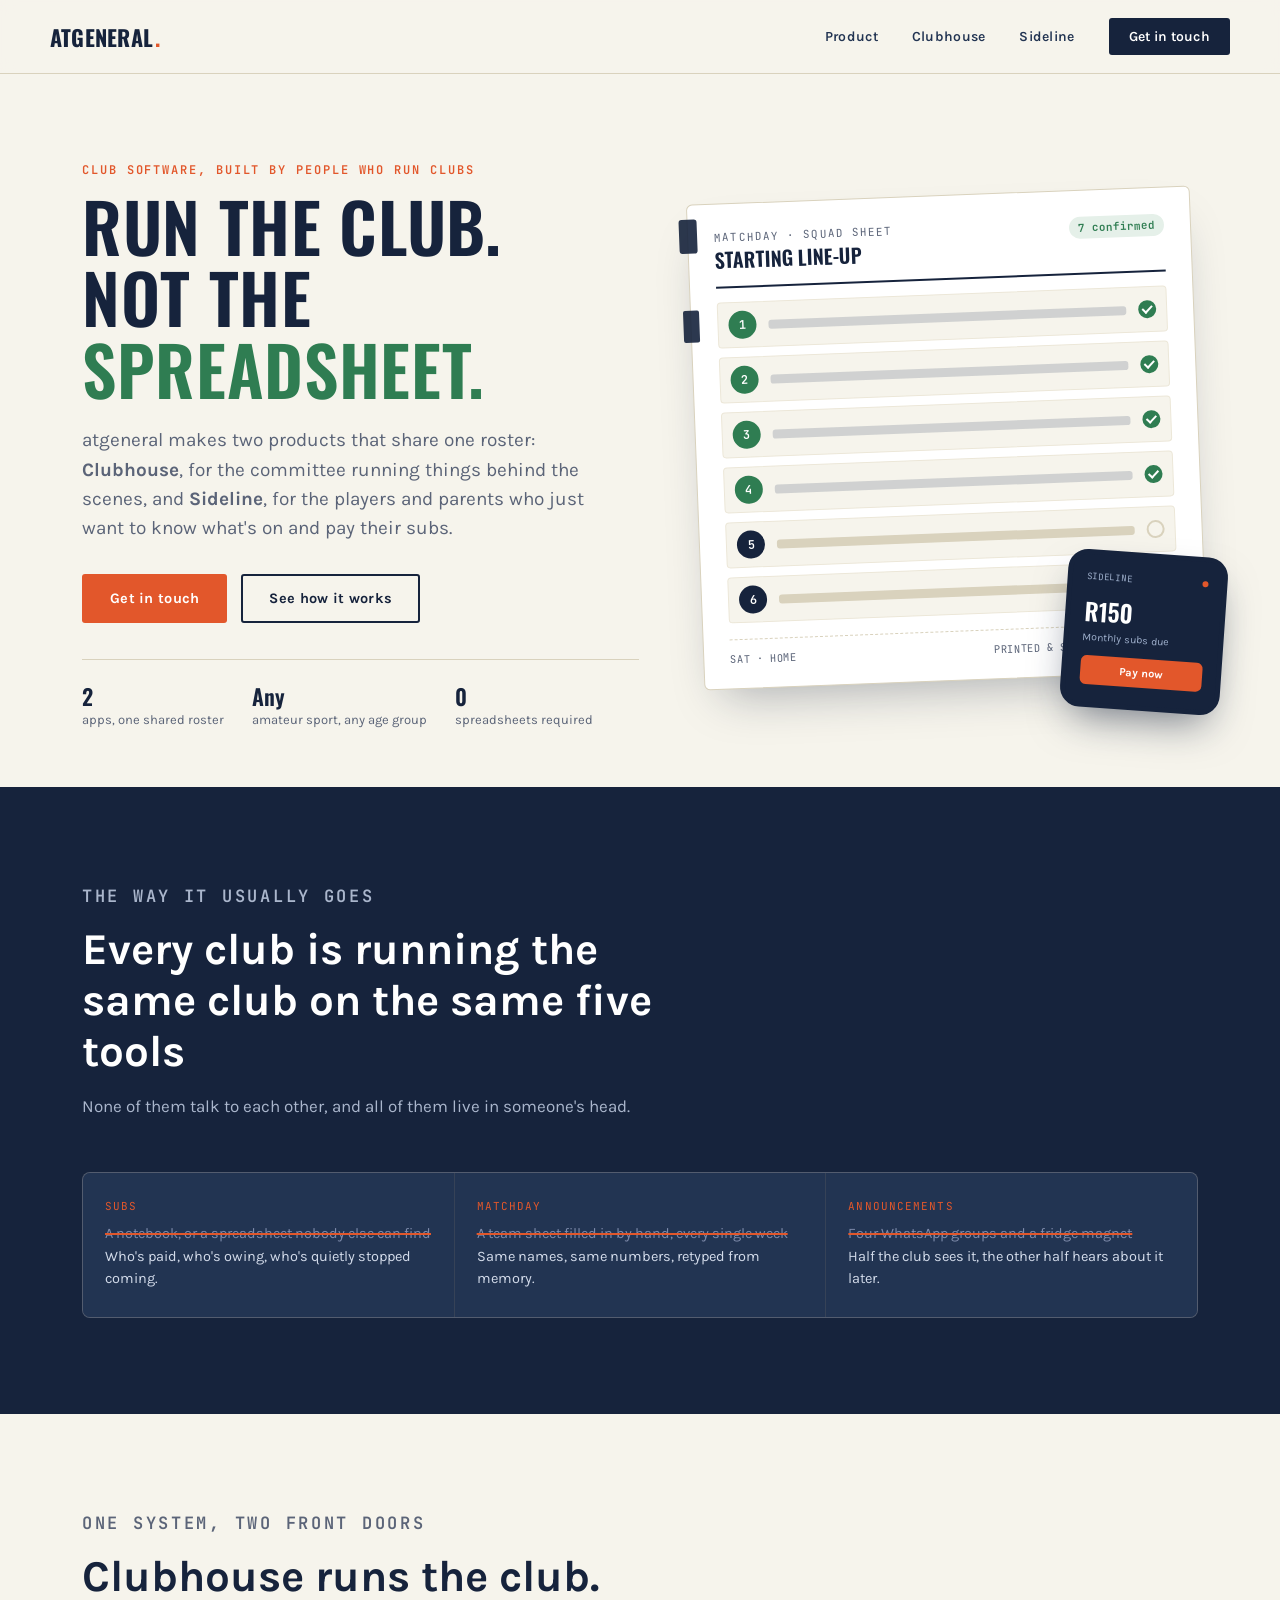
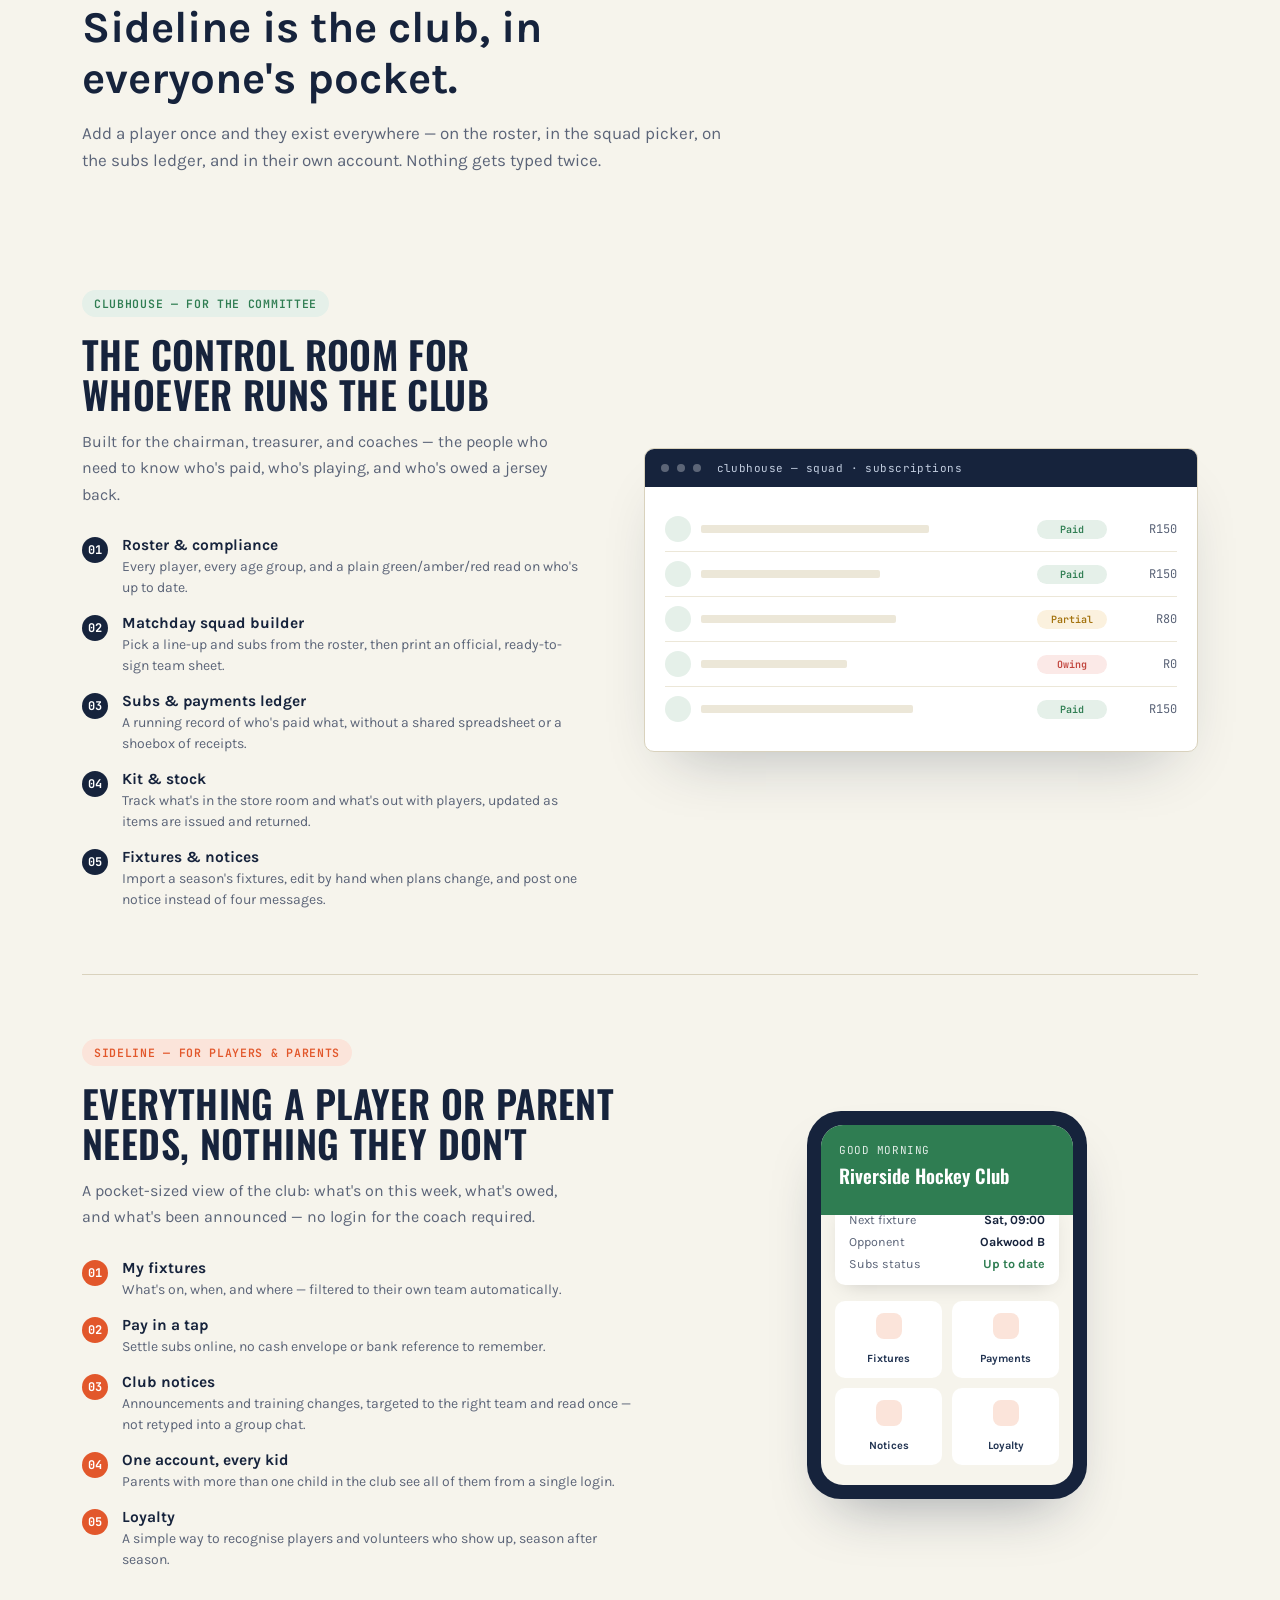
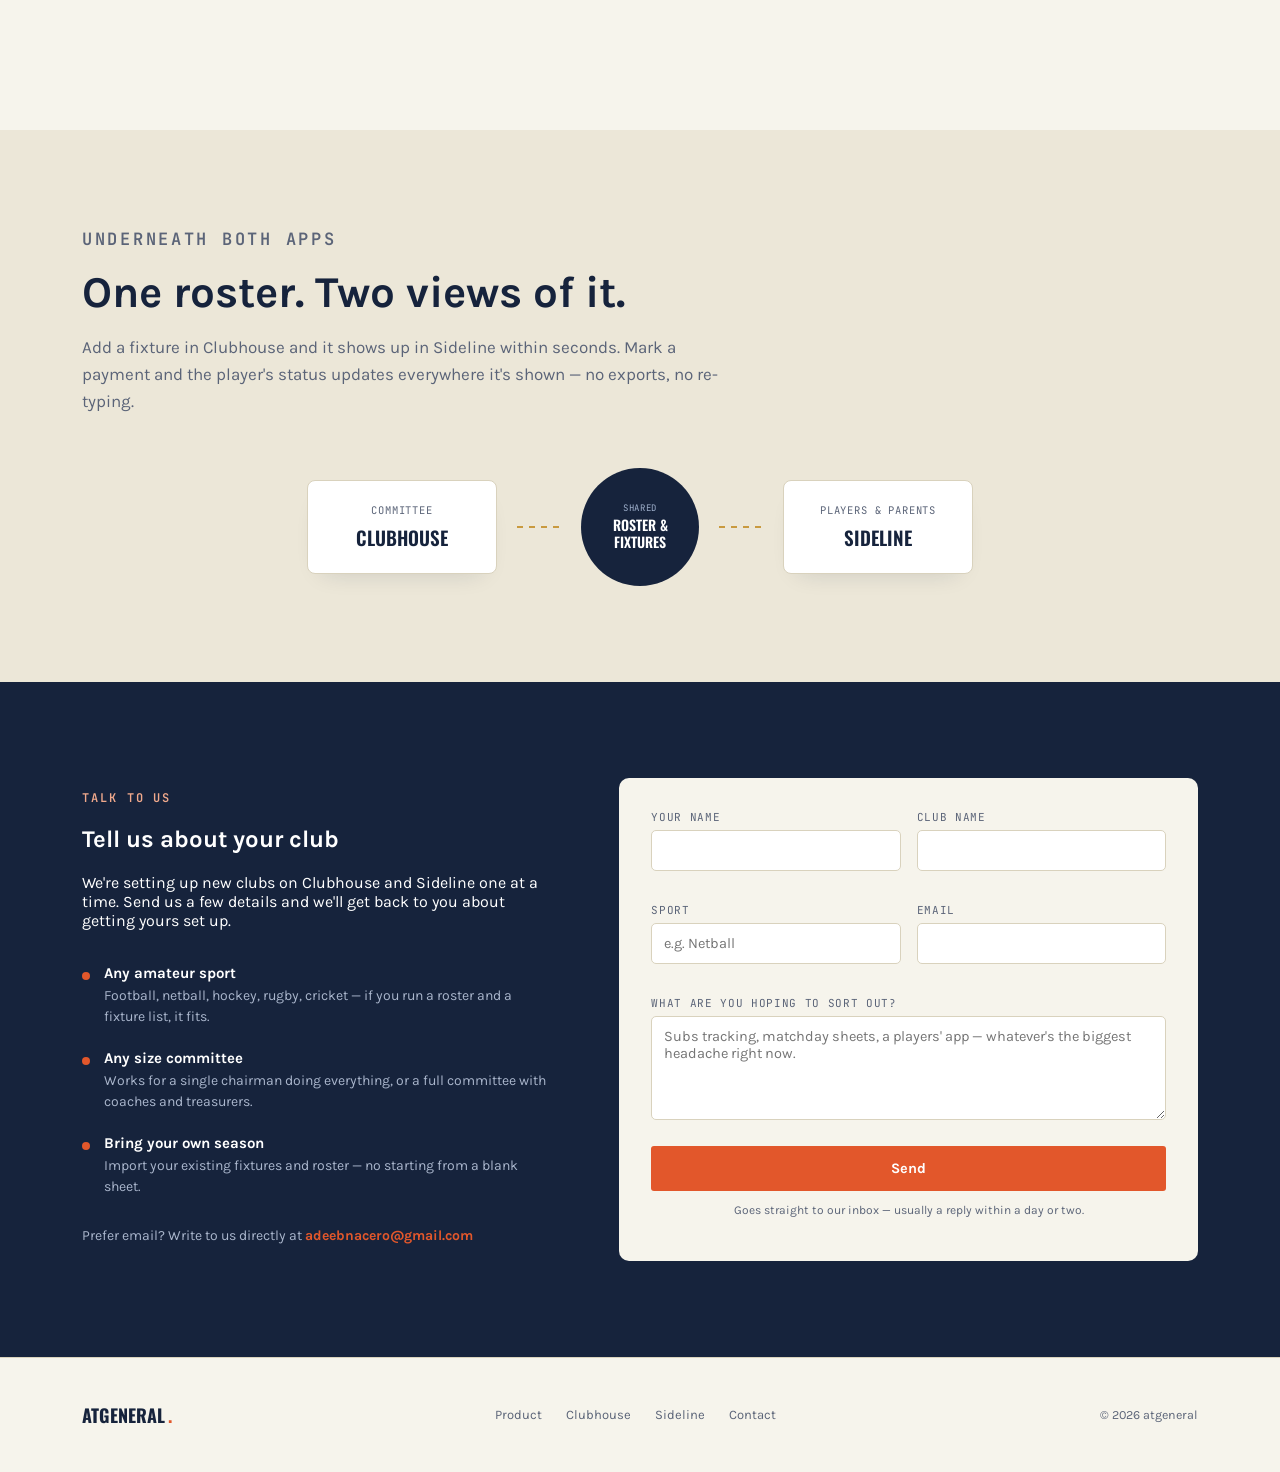
==== index.html @ d485e4dd "Add files via upload website loaded" ====
<!DOCTYPE html>
<html lang="en">
<head>
<meta charset="UTF-8" />
<meta name="viewport" content="width=device-width, initial-scale=1.0" />
<title>atgeneral — Clubhouse &amp; Sideline, software for amateur sports clubs</title>
<meta name="description" content="atgeneral builds Clubhouse and Sideline: committee tools for the people who run amateur sports clubs, and a portal for the players and parents who show up every week." />

<!-- Open Graph -->
<meta property="og:title" content="atgeneral — software for amateur sports clubs" />
<meta property="og:description" content="Clubhouse for the committee. Sideline for the players and parents. One shared roster underneath." />
<meta property="og:type" content="website" />

<link rel="icon" href="/favicon.svg" type="image/svg+xml" />
<link rel="canonical" href="https://atgeneral.co" />

<link rel="preconnect" href="https://fonts.googleapis.com">
<link rel="preconnect" href="https://fonts.gstatic.com" crossorigin>
<link href="https://fonts.googleapis.com/css2?family=Oswald:wght@400;500;600;700&family=Karla:ital,wght@0,400;0,500;0,600;0,700;1,400&family=JetBrains+Mono:wght@400;500;600&display=swap" rel="stylesheet">
<link rel="stylesheet" href="styles.css" />
</head>
<body>

<header class="nav">
  <div class="wrap nav-inner">
    <a href="#top" class="logo">atgeneral<span class="dot">.</span></a>
    <nav class="links" id="navLinks">
      <a href="#products">Product</a>
      <a href="#clubhouse">Clubhouse</a>
      <a href="#sideline">Sideline</a>
      <a href="#contact" class="nav-cta">Get in touch</a>
    </nav>
    <button class="menu-toggle" id="menuToggle" aria-label="Toggle menu" aria-expanded="false">Menu</button>
  </div>
</header>

<main id="top">

  <!-- HERO -->
  <section class="hero">
    <div class="wrap hero-grid">
      <div>
        <p class="eyebrow">Club software, built by people who run clubs</p>
        <h1 class="display">Run the club.<br>Not the <span>spreadsheet.</span></h1>
        <p class="lead">atgeneral makes two products that share one roster: <strong>Clubhouse</strong>, for the committee running things behind the scenes, and <strong>Sideline</strong>, for the players and parents who just want to know what's on and pay their subs.</p>
        <div class="hero-actions">
          <a href="#contact" class="btn btn-primary">Get in touch</a>
          <a href="#products" class="btn btn-ghost">See how it works</a>
        </div>
        <div class="hero-meta">
          <div class="item"><b>2</b>apps, one shared roster</div>
          <div class="item"><b>Any</b>amateur sport, any age group</div>
          <div class="item"><b>0</b>spreadsheets required</div>
        </div>
      </div>

      <div class="sheet-wrap">
        <div class="sheet">
          <div class="sheet-head">
            <div>
              <div class="t1">Matchday · Squad sheet</div>
              <div class="t2">Starting line-up</div>
            </div>
            <div class="status">7 confirmed</div>
          </div>
          <div class="roster">
            <div class="row filled"><div class="num">1</div><div class="name-bar"></div><div class="check"></div></div>
            <div class="row filled"><div class="num">2</div><div class="name-bar"></div><div class="check"></div></div>
            <div class="row filled"><div class="num">3</div><div class="name-bar"></div><div class="check"></div></div>
            <div class="row filled"><div class="num">4</div><div class="name-bar"></div><div class="check"></div></div>
            <div class="row"><div class="num">5</div><div class="name-bar"></div><div class="check"></div></div>
            <div class="row"><div class="num">6</div><div class="name-bar"></div><div class="check"></div></div>
          </div>
          <div class="sheet-foot"><span>Sat · Home</span><span>Printed &amp; signed on matchday</span></div>
        </div>
        <div class="phone-badge">
          <div class="ph-top"><span class="ph-label">Sideline</span><span class="ph-dot"></span></div>
          <div class="ph-amt">R150</div>
          <div class="ph-sub">Monthly subs due</div>
          <div class="ph-btn">Pay now</div>
        </div>
      </div>
    </div>
  </section>

  <!-- CHAOS -->
  <section class="chaos">
    <div class="wrap">
      <div class="section-head">
        <p class="eyebrow on-dark">The way it usually goes</p>
        <h2>Every club is running the same club on the same five tools</h2>
        <p>None of them talk to each other, and all of them live in someone's head.</p>
      </div>
      <div class="chaos-grid">
        <div class="chaos-cell">
          <div class="k">Subs</div>
          <p><span class="strike">A notebook, or a spreadsheet nobody else can find</span><br>Who's paid, who's owing, who's quietly stopped coming.</p>
        </div>
        <div class="chaos-cell">
          <div class="k">Matchday</div>
          <p><span class="strike">A team sheet filled in by hand, every single week</span><br>Same names, same numbers, retyped from memory.</p>
        </div>
        <div class="chaos-cell">
          <div class="k">Announcements</div>
          <p><span class="strike">Four WhatsApp groups and a fridge magnet</span><br>Half the club sees it, the other half hears about it later.</p>
        </div>
      </div>
    </div>
  </section>

  <!-- PRODUCTS INTRO -->
  <section id="products">
    <div class="wrap">
      <div class="section-head">
        <p class="eyebrow">One system, two front doors</p>
        <h2>Clubhouse runs the club. Sideline is the club, in everyone's pocket.</h2>
        <p>Add a player once and they exist everywhere — on the roster, in the squad picker, on the subs ledger, and in their own account. Nothing gets typed twice.</p>
      </div>

      <!-- CLUBHOUSE -->
      <div class="product" id="clubhouse">
        <div>
          <span class="product-tag">Clubhouse — for the committee</span>
          <h3 class="display">The control room for whoever runs the club</h3>
          <p class="desc">Built for the chairman, treasurer, and coaches — the people who need to know who's paid, who's playing, and who's owed a jersey back.</p>
          <ul class="feat-list">
            <li><span class="feat-num">01</span><div class="feat-body"><b>Roster &amp; compliance</b><span>Every player, every age group, and a plain green/amber/red read on who's up to date.</span></div></li>
            <li><span class="feat-num">02</span><div class="feat-body"><b>Matchday squad builder</b><span>Pick a line-up and subs from the roster, then print an official, ready-to-sign team sheet.</span></div></li>
            <li><span class="feat-num">03</span><div class="feat-body"><b>Subs &amp; payments ledger</b><span>A running record of who's paid what, without a shared spreadsheet or a shoebox of receipts.</span></div></li>
            <li><span class="feat-num">04</span><div class="feat-body"><b>Kit &amp; stock</b><span>Track what's in the store room and what's out with players, updated as items are issued and returned.</span></div></li>
            <li><span class="feat-num">05</span><div class="feat-body"><b>Fixtures &amp; notices</b><span>Import a season's fixtures, edit by hand when plans change, and post one notice instead of four messages.</span></div></li>
          </ul>
        </div>
        <div class="product-visual">
          <div class="visual-card">
            <div class="vc-bar"><span></span><span></span><span></span><div class="lbl">clubhouse — squad · subscriptions</div></div>
            <div class="vc-body">
              <div class="vc-row"><div class="avatar"></div><div class="bar" style="width:70%"></div><div class="vc-pill pill-green">Paid</div><div class="vc-fig">R150</div></div>
              <div class="vc-row"><div class="avatar"></div><div class="bar" style="width:55%"></div><div class="vc-pill pill-green">Paid</div><div class="vc-fig">R150</div></div>
              <div class="vc-row"><div class="avatar"></div><div class="bar" style="width:60%"></div><div class="vc-pill pill-amber">Partial</div><div class="vc-fig">R80</div></div>
              <div class="vc-row"><div class="avatar"></div><div class="bar" style="width:45%"></div><div class="vc-pill pill-red">Owing</div><div class="vc-fig">R0</div></div>
              <div class="vc-row"><div class="avatar"></div><div class="bar" style="width:65%"></div><div class="vc-pill pill-green">Paid</div><div class="vc-fig">R150</div></div>
            </div>
          </div>
        </div>
      </div>

      <!-- SIDELINE -->
      <div class="product b reverse" id="sideline">
        <div>
          <span class="product-tag">Sideline — for players &amp; parents</span>
          <h3 class="display">Everything a player or parent needs, nothing they don't</h3>
          <p class="desc">A pocket-sized view of the club: what's on this week, what's owed, and what's been announced — no login for the coach required.</p>
          <ul class="feat-list">
            <li><span class="feat-num">01</span><div class="feat-body"><b>My fixtures</b><span>What's on, when, and where — filtered to their own team automatically.</span></div></li>
            <li><span class="feat-num">02</span><div class="feat-body"><b>Pay in a tap</b><span>Settle subs online, no cash envelope or bank reference to remember.</span></div></li>
            <li><span class="feat-num">03</span><div class="feat-body"><b>Club notices</b><span>Announcements and training changes, targeted to the right team and read once — not retyped into a group chat.</span></div></li>
            <li><span class="feat-num">04</span><div class="feat-body"><b>One account, every kid</b><span>Parents with more than one child in the club see all of them from a single login.</span></div></li>
            <li><span class="feat-num">05</span><div class="feat-body"><b>Loyalty</b><span>A simple way to recognise players and volunteers who show up, season after season.</span></div></li>
          </ul>
        </div>
        <div class="product-visual">
          <div class="phone-frame">
            <div class="phone-screen">
              <div class="ps-top">
                <div class="greet">Good morning</div>
                <div class="club">Riverside Hockey Club</div>
              </div>
              <div class="ps-card">
                <div class="row"><span class="l">Next fixture</span><span class="r">Sat, 09:00</span></div>
                <div class="row"><span class="l">Opponent</span><span class="r">Oakwood B</span></div>
                <div class="row"><span class="l">Subs status</span><span class="r" style="color:#2f7d52">Up to date</span></div>
              </div>
              <div class="ps-tiles">
                <div class="ps-tile"><div class="ic"></div><span>Fixtures</span></div>
                <div class="ps-tile"><div class="ic"></div><span>Payments</span></div>
                <div class="ps-tile"><div class="ic"></div><span>Notices</span></div>
                <div class="ps-tile"><div class="ic"></div><span>Loyalty</span></div>
              </div>
            </div>
          </div>
        </div>
      </div>
    </div>
  </section>

  <!-- SYNC -->
  <section class="sync">
    <div class="wrap">
      <div class="section-head">
        <p class="eyebrow">Underneath both apps</p>
        <h2>One roster. Two views of it.</h2>
        <p>Add a fixture in Clubhouse and it shows up in Sideline within seconds. Mark a payment and the player's status updates everywhere it's shown — no exports, no re-typing.</p>
      </div>
      <div class="sync-diagram">
        <div class="sync-node">
          <div class="lbl">Committee</div>
          <div class="name">Clubhouse</div>
        </div>
        <div class="sync-line"></div>
        <div class="sync-core">
          <div class="lbl">Shared</div>
          <div class="name">Roster &amp; fixtures</div>
        </div>
        <div class="sync-line"></div>
        <div class="sync-node">
          <div class="lbl">Players &amp; parents</div>
          <div class="name">Sideline</div>
        </div>
      </div>
    </div>
  </section>

  <!-- CONTACT -->
  <section class="contact" id="contact">
    <div class="wrap contact-grid">
      <div>
        <p class="eyebrow on-dark">Talk to us</p>
        <h2>Tell us about your club</h2>
        <p>We're setting up new clubs on Clubhouse and Sideline one at a time. Send us a few details and we'll get back to you about getting yours set up.</p>
        <div class="contact-points">
          <div class="cp"><div class="dot2"></div><div><b>Any amateur sport</b><span>Football, netball, hockey, rugby, cricket — if you run a roster and a fixture list, it fits.</span></div></div>
          <div class="cp"><div class="dot2"></div><div><b>Any size committee</b><span>Works for a single chairman doing everything, or a full committee with coaches and treasurers.</span></div></div>
          <div class="cp"><div class="dot2"></div><div><b>Bring your own season</b><span>Import your existing fixtures and roster — no starting from a blank sheet.</span></div></div>
        </div>
        <p class="direct-email">Prefer email? Write to us directly at <a href="mailto:adeebnacero@gmail.com">adeebnacero@gmail.com</a></p>
      </div>
      <div>
        <div class="form-success" id="formSuccess" role="status">Thanks — we've got your details and will be in touch shortly.</div>
        <div class="form-error" id="formError" role="alert">Something went wrong sending that. Please try again, or email us directly.</div>
        <form class="contact-form" id="contactForm">
          <div class="form-row">
            <div class="field"><label for="name">Your name</label><input id="name" name="name" type="text" required /></div>
            <div class="field"><label for="club">Club name</label><input id="club" name="club" type="text" required /></div>
          </div>
          <div class="form-row">
            <div class="field"><label for="sport">Sport</label><input id="sport" name="sport" type="text" placeholder="e.g. Netball" /></div>
            <div class="field"><label for="email">Email</label><input id="email" name="email" type="email" required /></div>
          </div>
          <div class="field"><label for="message">What are you hoping to sort out?</label><textarea id="message" name="message" placeholder="Subs tracking, matchday sheets, a players' app — whatever's the biggest headache right now."></textarea></div>
          <!-- honeypot field for basic bot filtering -->
          <input type="text" name="_honey" style="display:none" tabindex="-1" autocomplete="off" />
          <button type="submit" class="btn btn-primary" id="submitBtn">Send</button>
          <p class="form-note">Goes straight to our inbox — usually a reply within a day or two.</p>
        </form>
      </div>
    </div>
  </section>

</main>

<footer>
  <div class="wrap foot-inner">
    <a href="#top" class="logo">atgeneral<span class="dot">.</span></a>
    <div class="foot-links">
      <a href="#products">Product</a>
      <a href="#clubhouse">Clubhouse</a>
      <a href="#sideline">Sideline</a>
      <a href="#contact">Contact</a>
    </div>
    <div class="foot-copy">© <span id="year"></span> atgeneral</div>
  </div>
</footer>

<script src="script.js"></script>
</body>
</html>
---- styles.css ----
:root{
  --ink:#16233c;
  --ink-soft:#223452;
  --pitch:#2f7d52;
  --pitch-soft:#e5f0e9;
  --chalk:#f6f4ec;
  --chalk-dim:#ece7d8;
  --flag:#e2572b;
  --flag-soft:#fbe4da;
  --brass:#c99a3f;
  --line:#d9d2bd;
  --text:#1b2434;
  --text-soft:#5b6478;
  --white:#ffffff;
}
*{box-sizing:border-box;}
html{scroll-behavior:smooth;}
body{
  margin:0;
  background:var(--chalk);
  color:var(--text);
  font-family:'Karla',sans-serif;
  -webkit-font-smoothing:antialiased;
}
img,svg{display:block;max-width:100%;}
a{color:inherit;}
.wrap{max-width:1180px;margin:0 auto;padding:0 32px;}
@media (max-width:640px){.wrap{padding:0 20px;}}

.display{
  font-family:'Oswald',sans-serif;
  font-weight:600;
  letter-spacing:0.01em;
  text-transform:uppercase;
  line-height:1.05;
}
.mono{font-family:'JetBrains Mono',monospace;}
.eyebrow{
  font-family:'JetBrains Mono',monospace;
  font-size:12px;
  letter-spacing:0.16em;
  text-transform:uppercase;
  color:var(--flag);
  font-weight:600;
}
.eyebrow.on-dark{color:#f0a98c;}

::selection{background:var(--flag);color:var(--white);}
:focus-visible{outline:3px solid var(--flag);outline-offset:3px;}

/* ---------- NAV ---------- */
header.nav{
  position:sticky;top:0;z-index:50;
  background:rgba(246,244,236,0.92);
  backdrop-filter:blur(8px);
  border-bottom:1px solid var(--line);
}
.nav-inner{
  display:flex;align-items:center;justify-content:space-between;
  padding:18px 0;
}
.logo{
  display:flex;align-items:baseline;gap:2px;
  font-family:'Oswald',sans-serif;
  font-weight:700;font-size:22px;letter-spacing:0.01em;
  text-decoration:none;color:var(--ink);text-transform:uppercase;
}
.logo .dot{color:var(--flag);}
nav.links{display:flex;gap:34px;align-items:center;}
nav.links a{
  font-size:14px;font-weight:600;text-decoration:none;color:var(--ink-soft);
  letter-spacing:0.02em;
}
nav.links a:hover{color:var(--flag);}
.nav-cta{
  display:inline-block;padding:10px 20px;background:var(--ink);color:var(--white)!important;
  border-radius:3px;font-size:13px;font-weight:700;text-decoration:none;
  letter-spacing:0.03em;
}
.nav-cta:hover{background:var(--flag);}
.menu-toggle{
  display:none;background:none;border:1px solid var(--ink);border-radius:3px;
  padding:8px 14px;font-family:'JetBrains Mono',monospace;font-size:12px;
  color:var(--ink);cursor:pointer;
}
@media (max-width:860px){
  nav.links{
    display:none;
    position:absolute;top:100%;left:0;right:0;
    background:var(--chalk);border-bottom:1px solid var(--line);
    flex-direction:column;align-items:flex-start;gap:0;padding:8px 20px 20px;
  }
  nav.links.open{display:flex;}
  nav.links a{padding:12px 0;width:100%;border-bottom:1px solid var(--chalk-dim);}
  nav.links a.nav-cta{width:auto;text-align:center;margin-top:10px;border-bottom:none;}
  .menu-toggle{display:block;}
}

/* ---------- HERO ---------- */
.hero{position:relative;padding:76px 0 60px;overflow:hidden;}
.hero-grid{display:grid;grid-template-columns:1.05fr 0.95fr;gap:56px;align-items:center;}
@media (max-width:960px){.hero-grid{grid-template-columns:1fr;}}

.hero h1{font-size:clamp(40px,5.6vw,68px);margin:0 0 22px;color:var(--ink);}
.hero h1 span{color:var(--pitch);}
.hero p.lead{font-size:19px;line-height:1.55;color:var(--text-soft);max-width:520px;margin:0 0 30px;}
.hero-actions{display:flex;gap:14px;flex-wrap:wrap;margin-bottom:36px;}
.btn{
  display:inline-flex;align-items:center;gap:8px;
  padding:14px 26px;border-radius:3px;font-weight:700;font-size:14.5px;
  text-decoration:none;letter-spacing:0.02em;border:2px solid transparent;
  cursor:pointer;font-family:'Karla',sans-serif;
}
.btn-primary{background:var(--flag);color:var(--white);}
.btn-primary:hover{background:#c8451e;}
.btn-primary:disabled{opacity:0.6;cursor:not-allowed;}
.btn-ghost{background:transparent;border-color:var(--ink);color:var(--ink);}
.btn-ghost:hover{border-color:var(--pitch);color:var(--pitch);}

.hero-meta{display:flex;gap:28px;flex-wrap:wrap;padding-top:20px;border-top:1px solid var(--line);}
.hero-meta .item{font-size:13px;color:var(--text-soft);}
.hero-meta .item b{display:block;font-family:'Oswald';font-size:22px;color:var(--ink);text-transform:none;font-weight:600;}

/* --- Signature sheet visual --- */
.sheet-wrap{position:relative;}
.sheet{
  background:var(--white);border:1px solid var(--line);border-radius:6px;
  box-shadow:0 24px 48px -20px rgba(22,35,60,0.35);
  padding:26px 26px 22px;transform:rotate(-2.2deg);position:relative;
}
.sheet::before{
  content:"";position:absolute;top:14px;left:-9px;width:18px;height:34px;
  background:var(--ink);border-radius:3px;box-shadow:0 90px 0 -1px var(--ink);opacity:0.9;
}
.sheet-head{display:flex;justify-content:space-between;align-items:flex-start;border-bottom:2px solid var(--ink);padding-bottom:12px;margin-bottom:14px;}
.sheet-head .t1{font-family:'JetBrains Mono';font-size:11px;letter-spacing:0.1em;color:var(--text-soft);text-transform:uppercase;}
.sheet-head .t2{font-family:'Oswald';font-weight:600;font-size:20px;text-transform:uppercase;color:var(--ink);}
.sheet-head .status{font-family:'JetBrains Mono';font-size:11px;padding:4px 9px;border-radius:20px;background:var(--pitch-soft);color:var(--pitch);font-weight:600;}
.roster{display:flex;flex-direction:column;gap:9px;}
.roster .row{display:flex;align-items:center;gap:12px;padding:8px 10px;border:1px solid var(--chalk-dim);border-radius:4px;background:var(--chalk);}
.roster .num{width:28px;height:28px;border-radius:50%;background:var(--ink);color:var(--white);display:flex;align-items:center;justify-content:center;font-family:'JetBrains Mono';font-size:12px;font-weight:600;flex:none;}
.roster .row.filled .num{background:var(--pitch);}
.roster .name-bar{height:9px;border-radius:3px;background:var(--line);flex:1;}
.roster .row.filled .name-bar{background:var(--ink-soft);opacity:0.18;}
.roster .check{width:18px;height:18px;border-radius:50%;border:2px solid var(--line);flex:none;position:relative;}
.roster .row.filled .check{border-color:var(--pitch);background:var(--pitch);}
.roster .row.filled .check::after{content:"";position:absolute;left:4px;top:1px;width:4px;height:8px;border:solid white;border-width:0 2px 2px 0;transform:rotate(45deg);}
.sheet-foot{display:flex;justify-content:space-between;margin-top:16px;padding-top:12px;border-top:1px dashed var(--line);font-family:'JetBrains Mono';font-size:10.5px;color:var(--text-soft);text-transform:uppercase;letter-spacing:0.06em;}
.phone-badge{
  position:absolute;right:-26px;bottom:-30px;width:160px;background:var(--ink);color:var(--white);
  border-radius:20px;padding:16px 14px 18px;box-shadow:0 20px 40px -12px rgba(22,35,60,0.55);
  transform:rotate(4deg);border:5px solid var(--ink);
}
@media (max-width:960px){.phone-badge{right:6px;bottom:-44px;}}
@media (max-width:520px){.phone-badge{display:none;}}
.phone-badge .ph-top{display:flex;justify-content:space-between;align-items:center;margin-bottom:10px;}
.phone-badge .ph-dot{width:6px;height:6px;border-radius:50%;background:var(--flag);}
.phone-badge .ph-label{font-family:'JetBrains Mono';font-size:9px;letter-spacing:0.08em;color:#9fb0cc;text-transform:uppercase;}
.phone-badge .ph-amt{font-family:'Oswald';font-size:24px;font-weight:600;margin-bottom:2px;}
.phone-badge .ph-sub{font-size:10.5px;color:#9fb0cc;margin-bottom:12px;}
.phone-badge .ph-btn{background:var(--flag);color:white;text-align:center;border-radius:6px;padding:8px;font-size:11px;font-weight:700;letter-spacing:0.02em;}

/* ---------- SECTION GENERIC ---------- */
section{padding:96px 0;}
@media (max-width:640px){section{padding:64px 0;}}
.section-head{max-width:640px;margin-bottom:52px;}
.section-head h2{font-size:clamp(30px,3.6vw,44px);color:var(--ink);margin:14px 0 16px;}
.section-head p{font-size:17px;color:var(--text-soft);line-height:1.6;margin:0;}

/* ---------- CHAOS -> ORDER ---------- */
.chaos{background:var(--ink);color:var(--white);}
.chaos .section-head h2{color:var(--white);}
.chaos .section-head p{color:#aab6cc;}
.chaos-grid{display:grid;grid-template-columns:repeat(3,1fr);gap:1px;background:rgba(255,255,255,0.14);border:1px solid rgba(255,255,255,0.14);border-radius:8px;overflow:hidden;}
@media (max-width:760px){.chaos-grid{grid-template-columns:1fr;}}
.chaos-cell{background:var(--ink-soft);padding:26px 22px;}
.chaos-cell .k{font-family:'JetBrains Mono';font-size:11px;color:var(--flag);letter-spacing:0.1em;text-transform:uppercase;margin-bottom:10px;}
.chaos-cell p{margin:0;color:#d3dbea;font-size:14.5px;line-height:1.55;}
.chaos-cell .strike{text-decoration:line-through;text-decoration-color:var(--flag);text-decoration-thickness:2px;color:#7f8bab;}

/* ---------- PRODUCTS ---------- */
.product{display:grid;grid-template-columns:0.95fr 1.05fr;gap:60px;align-items:center;padding:64px 0;border-bottom:1px solid var(--line);}
.product:last-child{border-bottom:none;}
.product.reverse{grid-template-columns:1.05fr 0.95fr;}
.product.reverse .product-visual{order:2;}
@media (max-width:920px){
  .product,.product.reverse{grid-template-columns:1fr;}
  .product.reverse .product-visual{order:0;}
}
.product-tag{
  display:inline-flex;align-items:center;gap:8px;padding:6px 12px;border-radius:20px;
  background:var(--pitch-soft);color:var(--pitch);font-family:'JetBrains Mono';font-size:11.5px;
  font-weight:600;letter-spacing:0.06em;text-transform:uppercase;margin-bottom:18px;
}
.product.b .product-tag{background:var(--flag-soft);color:var(--flag);}
.product h3{font-size:clamp(28px,3vw,38px);margin:0 0 14px;color:var(--ink);}
.product > div > p.desc{font-size:16px;line-height:1.65;color:var(--text-soft);margin:0 0 28px;max-width:480px;}
.feat-list{list-style:none;margin:0;padding:0;display:flex;flex-direction:column;gap:16px;}
.feat-list li{display:flex;gap:14px;align-items:flex-start;}
.feat-num{
  font-family:'JetBrains Mono';font-size:12px;font-weight:700;color:var(--white);
  background:var(--ink);width:26px;height:26px;border-radius:50%;
  display:flex;align-items:center;justify-content:center;flex:none;margin-top:1px;
}
.product.b .feat-num{background:var(--flag);}
.feat-body b{display:block;font-size:15.5px;color:var(--ink);margin-bottom:2px;}
.feat-body span{font-size:14px;color:var(--text-soft);line-height:1.5;}

/* product visual - clubhouse */
.visual-card{background:var(--white);border:1px solid var(--line);border-radius:10px;box-shadow:0 30px 60px -30px rgba(22,35,60,0.3);overflow:hidden;}
.vc-bar{background:var(--ink);padding:12px 16px;display:flex;align-items:center;gap:8px;}
.vc-bar span{width:8px;height:8px;border-radius:50%;background:rgba(255,255,255,0.3);}
.vc-bar .lbl{margin-left:8px;font-family:'JetBrains Mono';font-size:11px;color:#c3ceE0;letter-spacing:0.04em;}
.vc-body{padding:20px;}
.vc-row{display:grid;grid-template-columns:26px 1fr 70px 60px;gap:10px;align-items:center;padding:9px 0;border-bottom:1px solid var(--chalk-dim);}
.vc-row:last-child{border-bottom:none;}
.vc-row .avatar{width:26px;height:26px;border-radius:50%;background:var(--pitch-soft);}
.vc-row .bar{height:8px;border-radius:2px;background:var(--chalk-dim);}
.vc-pill{font-family:'JetBrains Mono';font-size:10px;padding:3px 8px;border-radius:10px;text-align:center;font-weight:600;}
.pill-green{background:var(--pitch-soft);color:var(--pitch);}
.pill-amber{background:#fbf1de;color:#a3720d;}
.pill-red{background:#fbe9e7;color:#c1443c;}
.vc-fig{font-family:'JetBrains Mono';font-size:12px;color:var(--text-soft);text-align:right;}

/* product visual - sideline (phone) */
.phone-frame{width:280px;margin:0 auto;background:var(--ink);border-radius:34px;padding:14px;box-shadow:0 30px 60px -28px rgba(22,35,60,0.4);}
.phone-screen{background:var(--chalk);border-radius:22px;overflow:hidden;}
.ps-top{background:var(--pitch);color:white;padding:18px 18px 26px;position:relative;}
.ps-top .greet{font-size:11px;opacity:0.85;font-family:'JetBrains Mono';letter-spacing:0.05em;text-transform:uppercase;}
.ps-top .club{font-family:'Oswald';font-size:19px;font-weight:600;margin-top:4px;}
.ps-card{background:white;margin:-16px 14px 0;border-radius:10px;padding:14px;box-shadow:0 8px 20px -10px rgba(0,0,0,0.2);}
.ps-card .row{display:flex;justify-content:space-between;font-size:12.5px;margin-bottom:8px;}
.ps-card .row:last-child{margin-bottom:0;}
.ps-card .row .l{color:var(--text-soft);}
.ps-card .row .r{font-weight:700;color:var(--ink);}
.ps-tiles{display:grid;grid-template-columns:1fr 1fr;gap:10px;padding:16px 14px 20px;}
.ps-tile{background:white;border-radius:10px;padding:12px;text-align:center;}
.ps-tile .ic{width:26px;height:26px;border-radius:8px;background:var(--flag-soft);margin:0 auto 8px;}
.ps-tile span{font-size:11px;font-weight:700;color:var(--ink-soft);}

/* ---------- SYNC DIAGRAM ---------- */
.sync{background:var(--chalk-dim);}
.sync-diagram{display:flex;align-items:center;justify-content:center;gap:20px;flex-wrap:wrap;margin-top:12px;}
.sync-node{background:var(--white);border:1px solid var(--line);border-radius:8px;padding:22px 28px;text-align:center;min-width:190px;box-shadow:0 12px 26px -16px rgba(22,35,60,0.2);}
.sync-node .lbl{font-family:'JetBrains Mono';font-size:10.5px;color:var(--text-soft);letter-spacing:0.08em;text-transform:uppercase;margin-bottom:6px;}
.sync-node .name{font-family:'Oswald';font-weight:600;font-size:19px;text-transform:uppercase;color:var(--ink);}
.sync-core{background:var(--ink);color:white;border-radius:50%;width:118px;height:118px;display:flex;flex-direction:column;align-items:center;justify-content:center;flex:none;position:relative;}
.sync-core .lbl{font-family:'JetBrains Mono';font-size:9px;color:#9fb0cc;letter-spacing:0.06em;text-transform:uppercase;}
.sync-core .name{font-family:'Oswald';font-size:14px;font-weight:600;text-transform:uppercase;margin-top:3px;line-height:1.2;text-align:center;padding:0 8px;}
.sync-line{width:44px;height:2px;background:repeating-linear-gradient(90deg,var(--brass) 0 6px,transparent 6px 12px);}
@media (max-width:760px){
  .sync-line{width:2px;height:30px;background:repeating-linear-gradient(180deg,var(--brass) 0 6px,transparent 6px 12px);}
  .sync-diagram{flex-direction:column;}
}

/* ---------- CONTACT ---------- */
.contact{background:var(--ink);color:var(--white);}
.contact-grid{display:grid;grid-template-columns:0.9fr 1.1fr;gap:64px;}
@media (max-width:880px){.contact-grid{grid-template-columns:1fr;}}
.contact .section-head p{color:#aab6cc;}
.contact .section-head h2{color:var(--white);}
.contact-points{display:flex;flex-direction:column;gap:22px;margin-top:34px;}
.cp{display:flex;gap:14px;}
.cp .dot2{width:8px;height:8px;border-radius:50%;background:var(--flag);margin-top:8px;flex:none;}
.cp b{display:block;font-size:15px;margin-bottom:3px;}
.cp span{font-size:14px;color:#aab6cc;line-height:1.5;}
.direct-email{margin-top:30px;font-size:14px;color:#aab6cc;}
.direct-email a{color:var(--flag);font-weight:700;text-decoration:none;}
.direct-email a:hover{text-decoration:underline;}

form.contact-form{background:var(--chalk);border-radius:10px;padding:32px;color:var(--text);}
.form-row{display:grid;grid-template-columns:1fr 1fr;gap:16px;margin-bottom:16px;}
@media (max-width:520px){.form-row{grid-template-columns:1fr;}}
form.contact-form label{display:block;font-family:'JetBrains Mono';font-size:11px;letter-spacing:0.06em;text-transform:uppercase;color:var(--text-soft);margin-bottom:6px;}
form.contact-form input, form.contact-form select, form.contact-form textarea{
  width:100%;padding:11px 12px;border:1px solid var(--line);border-radius:5px;
  font-family:'Karla',sans-serif;font-size:14.5px;background:white;color:var(--text);
}
form.contact-form input:focus, form.contact-form textarea:focus{outline:none;border-color:var(--pitch);box-shadow:0 0 0 3px var(--pitch-soft);}
form.contact-form textarea{min-height:104px;resize:vertical;}
form.contact-form .field{margin-bottom:16px;}
form.contact-form .btn-primary{width:100%;justify-content:center;margin-top:6px;border:none;}
.form-note{font-size:12px;color:var(--text-soft);margin-top:12px;text-align:center;}
.form-success, .form-error{display:none;padding:14px 16px;border-radius:6px;font-size:14px;font-weight:600;margin-bottom:16px;}
.form-success{background:var(--pitch-soft);color:var(--pitch);}
.form-error{background:#fbe9e7;color:#c1443c;}

/* ---------- FOOTER ---------- */
footer{padding:44px 0;border-top:1px solid var(--line);}
.foot-inner{display:flex;justify-content:space-between;align-items:center;flex-wrap:wrap;gap:16px;}
.foot-inner .logo{font-size:18px;}
.foot-links{display:flex;gap:24px;}
.foot-links a{font-size:13px;color:var(--text-soft);text-decoration:none;}
.foot-links a:hover{color:var(--flag);}
.foot-copy{font-size:12.5px;color:var(--text-soft);}

@media (prefers-reduced-motion: reduce){
  html{scroll-behavior:auto;}
  *{animation-duration:0.01ms !important; transition-duration:0.01ms !important;}
}
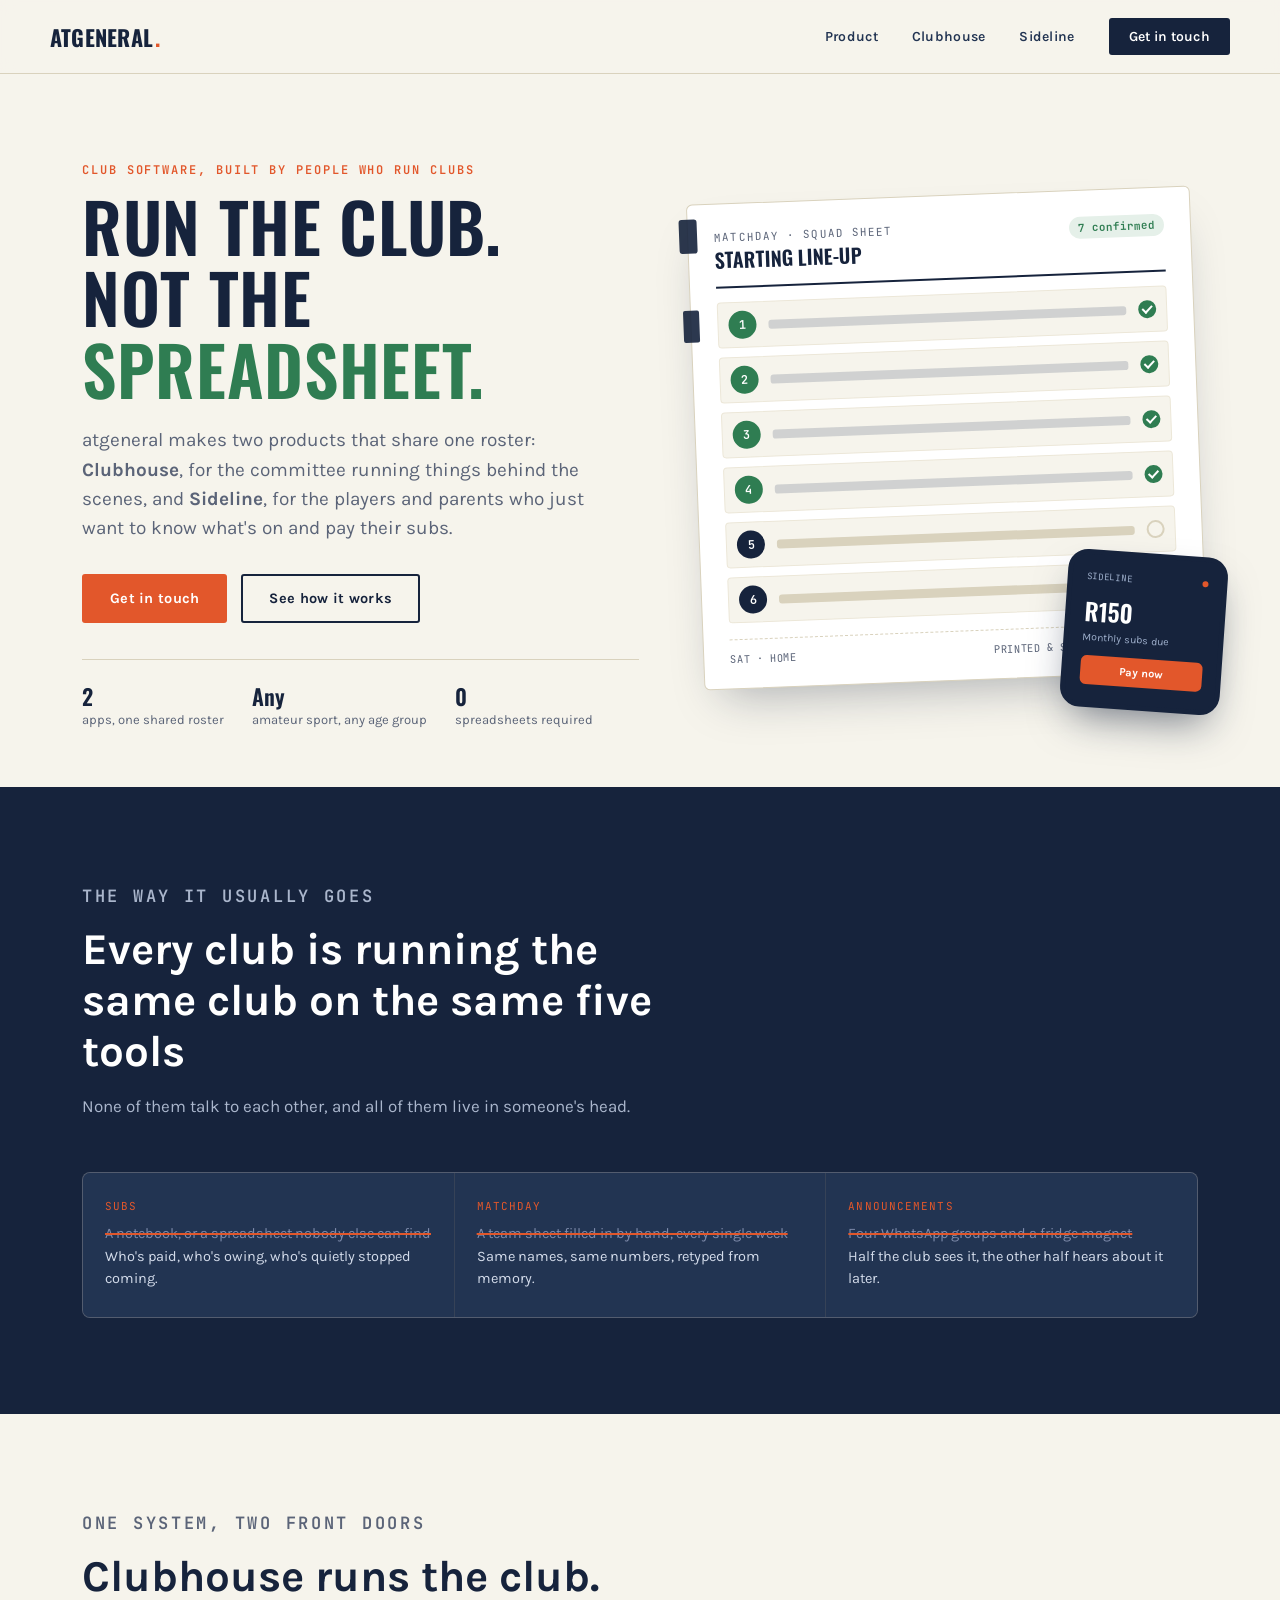
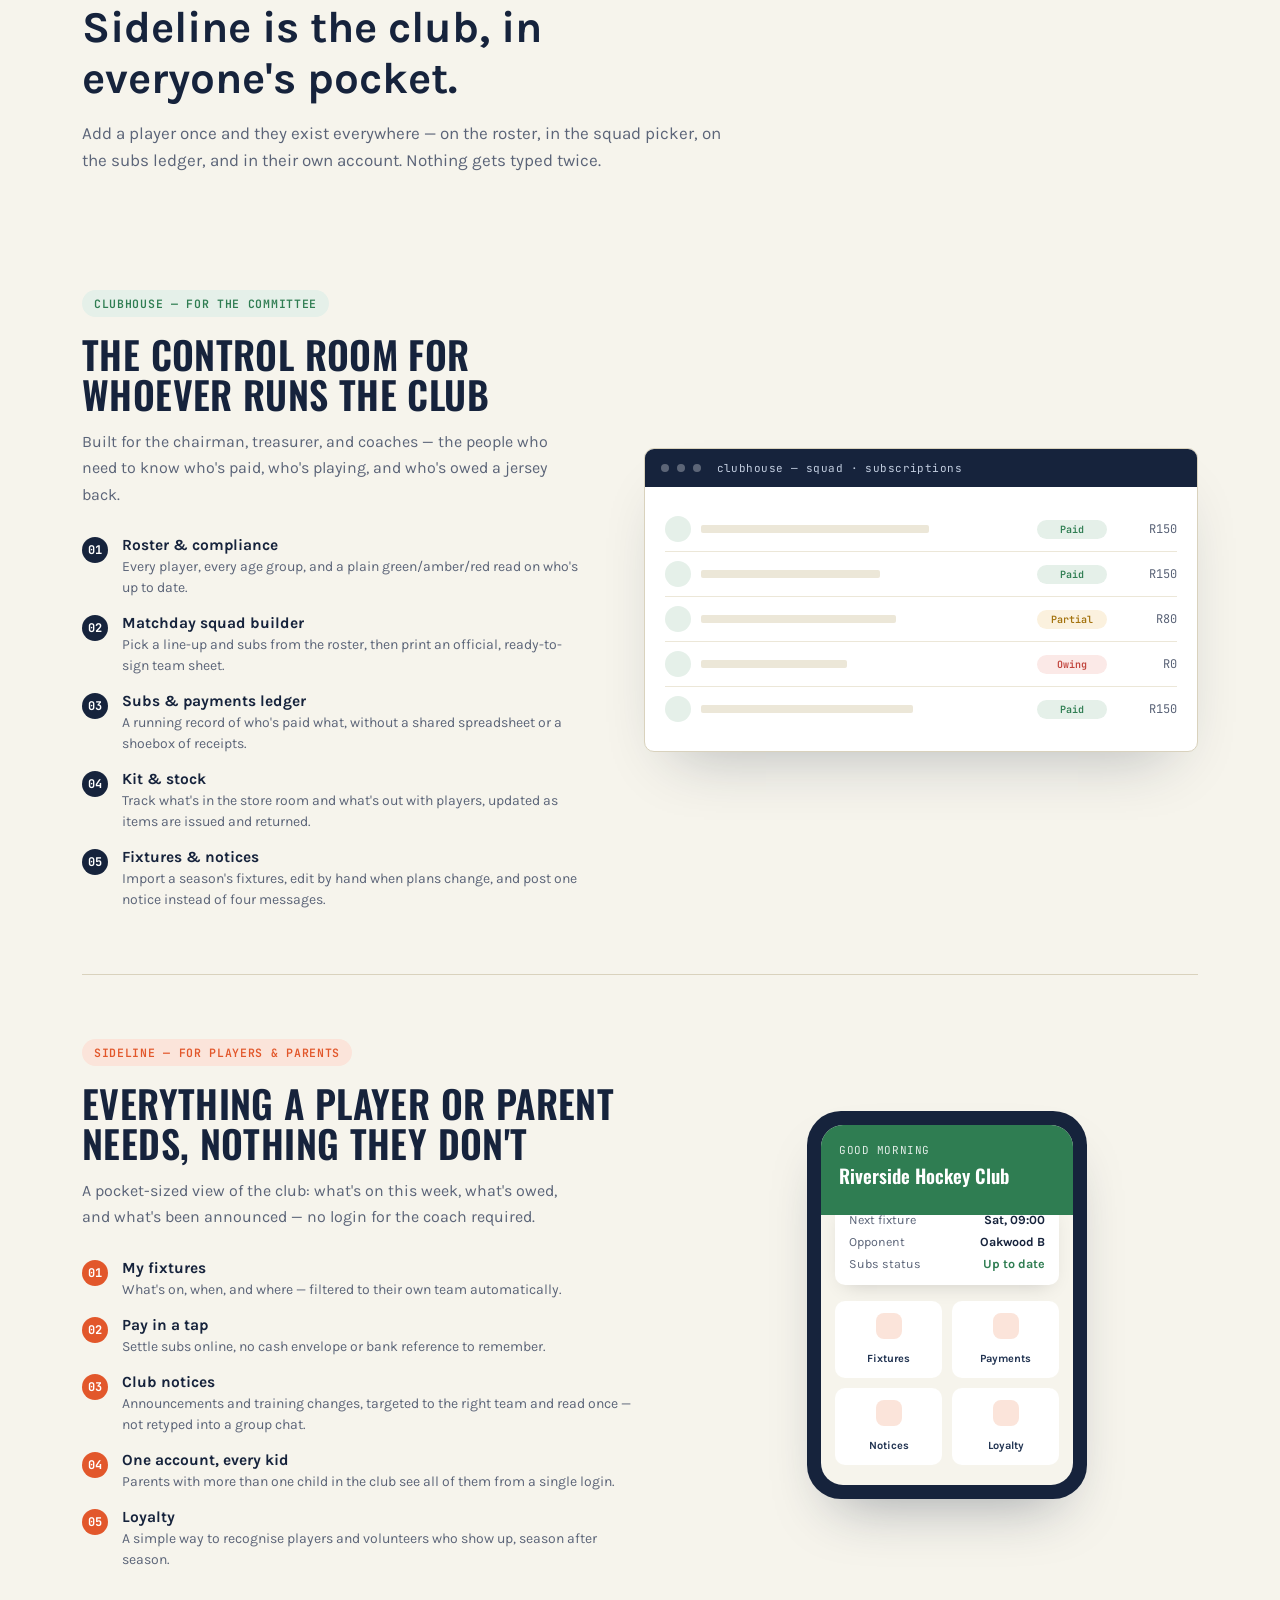
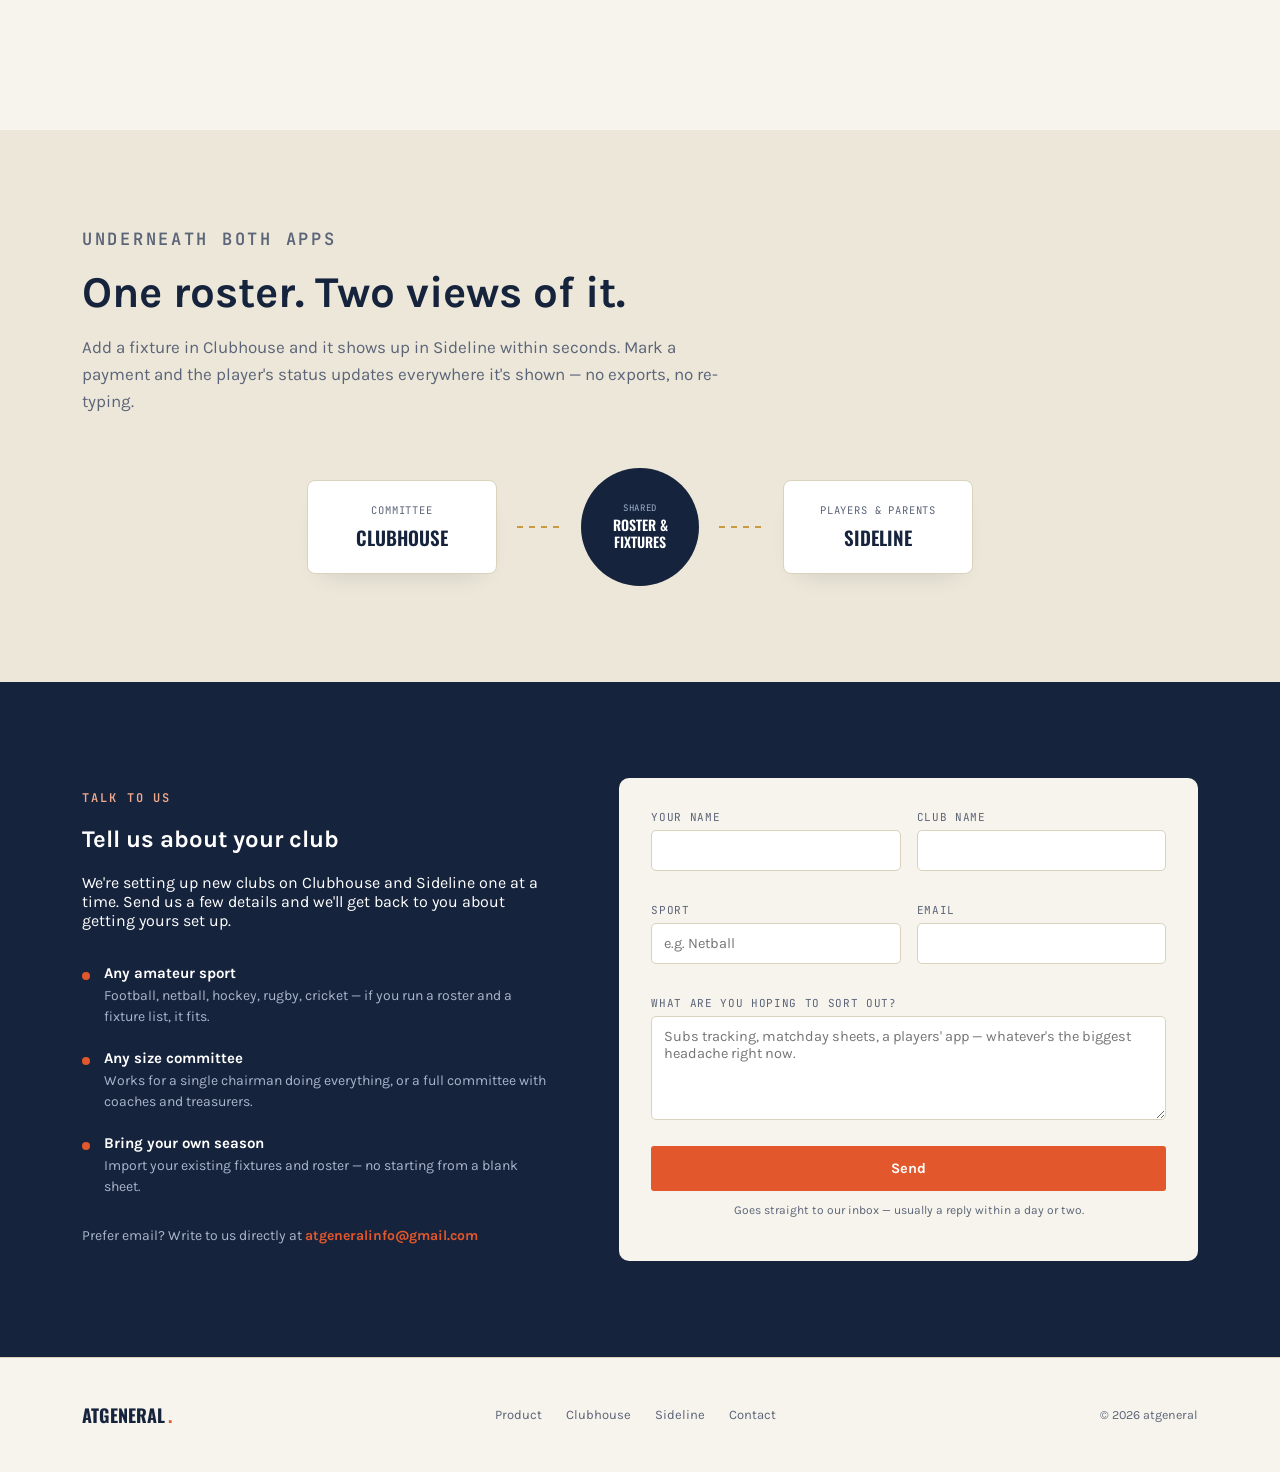
==== commit 853e9fe5: "Update index.html updated contact" ====
--- a/index.html
+++ b/index.html
@@ -223,7 +223,7 @@
           <div class="cp"><div class="dot2"></div><div><b>Any size committee</b><span>Works for a single chairman doing everything, or a full committee with coaches and treasurers.</span></div></div>
           <div class="cp"><div class="dot2"></div><div><b>Bring your own season</b><span>Import your existing fixtures and roster — no starting from a blank sheet.</span></div></div>
         </div>
-        <p class="direct-email">Prefer email? Write to us directly at <a href="mailto:adeebnacero@gmail.com">adeebnacero@gmail.com</a></p>
+        <p class="direct-email">Prefer email? Write to us directly at <a href="mailto:atgeneralinfo@gmail.com">atgeneralinfo@gmail.com</a></p>
       </div>
       <div>
         <div class="form-success" id="formSuccess" role="status">Thanks — we've got your details and will be in touch shortly.</div>
@@ -263,5 +263,6 @@
 </footer>
 
 <script src="script.js"></script>
+<script defer src="/_vercel/insights/script.js"></script>
 </body>
 </html>
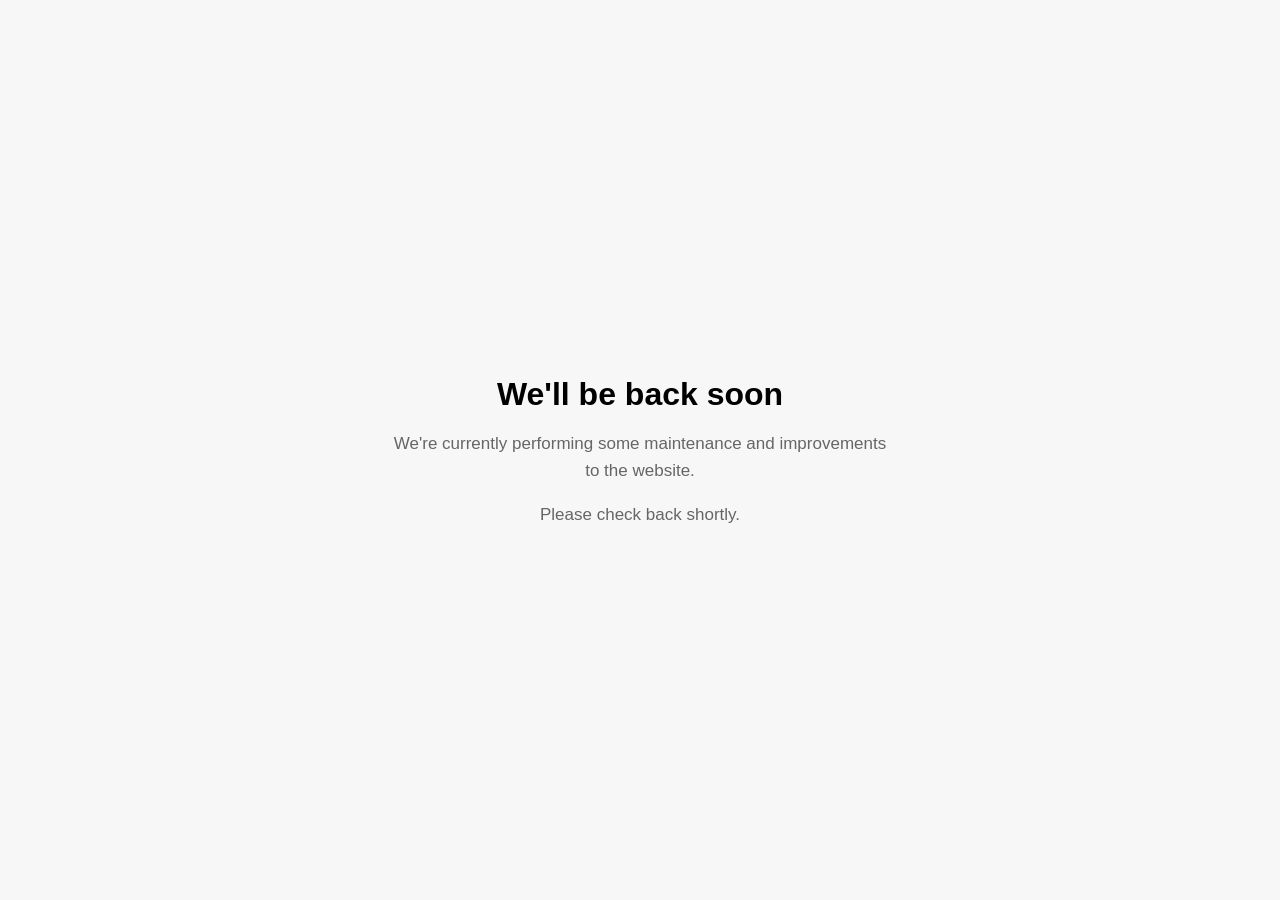
==== commit c729ff91: "Update index.html" ====
--- a/index.html
+++ b/index.html
@@ -1,268 +1,54 @@
 <!DOCTYPE html>
 <html lang="en">
 <head>
-<meta charset="UTF-8" />
-<meta name="viewport" content="width=device-width, initial-scale=1.0" />
-<title>atgeneral — Clubhouse &amp; Sideline, software for amateur sports clubs</title>
-<meta name="description" content="atgeneral builds Clubhouse and Sideline: committee tools for the people who run amateur sports clubs, and a portal for the players and parents who show up every week." />
+    <meta charset="UTF-8">
+    <meta name="viewport" content="width=device-width, initial-scale=1.0">
+    <title>Under Maintenance</title>
 
-<!-- Open Graph -->
-<meta property="og:title" content="atgeneral — software for amateur sports clubs" />
-<meta property="og:description" content="Clubhouse for the committee. Sideline for the players and parents. One shared roster underneath." />
-<meta property="og:type" content="website" />
+    <style>
+        body {
+            margin: 0;
+            min-height: 100vh;
+            display: flex;
+            align-items: center;
+            justify-content: center;
+            font-family: Arial, sans-serif;
+            background: #f7f7f7;
+            text-align: center;
+        }
 
-<link rel="icon" href="/favicon.svg" type="image/svg+xml" />
-<link rel="canonical" href="https://atgeneral.co" />
+        .maintenance {
+            padding: 40px 20px;
+            max-width: 500px;
+        }
 
-<link rel="preconnect" href="https://fonts.googleapis.com">
-<link rel="preconnect" href="https://fonts.gstatic.com" crossorigin>
-<link href="https://fonts.googleapis.com/css2?family=Oswald:wght@400;500;600;700&family=Karla:ital,wght@0,400;0,500;0,600;0,700;1,400&family=JetBrains+Mono:wght@400;500;600&display=swap" rel="stylesheet">
-<link rel="stylesheet" href="styles.css" />
+        h1 {
+            font-size: 32px;
+            margin-bottom: 15px;
+        }
+
+        p {
+            font-size: 17px;
+            color: #666;
+            line-height: 1.6;
+        }
+    </style>
 </head>
+
 <body>
 
-<header class="nav">
-  <div class="wrap nav-inner">
-    <a href="#top" class="logo">atgeneral<span class="dot">.</span></a>
-    <nav class="links" id="navLinks">
-      <a href="#products">Product</a>
-      <a href="#clubhouse">Clubhouse</a>
-      <a href="#sideline">Sideline</a>
-      <a href="#contact" class="nav-cta">Get in touch</a>
-    </nav>
-    <button class="menu-toggle" id="menuToggle" aria-label="Toggle menu" aria-expanded="false">Menu</button>
-  </div>
-</header>
+    <div class="maintenance">
+        <h1>We'll be back soon</h1>
 
-<main id="top">
+        <p>
+            We're currently performing some maintenance
+            and improvements to the website.
+        </p>
 
-  <!-- HERO -->
-  <section class="hero">
-    <div class="wrap hero-grid">
-      <div>
-        <p class="eyebrow">Club software, built by people who run clubs</p>
-        <h1 class="display">Run the club.<br>Not the <span>spreadsheet.</span></h1>
-        <p class="lead">atgeneral makes two products that share one roster: <strong>Clubhouse</strong>, for the committee running things behind the scenes, and <strong>Sideline</strong>, for the players and parents who just want to know what's on and pay their subs.</p>
-        <div class="hero-actions">
-          <a href="#contact" class="btn btn-primary">Get in touch</a>
-          <a href="#products" class="btn btn-ghost">See how it works</a>
-        </div>
-        <div class="hero-meta">
-          <div class="item"><b>2</b>apps, one shared roster</div>
-          <div class="item"><b>Any</b>amateur sport, any age group</div>
-          <div class="item"><b>0</b>spreadsheets required</div>
-        </div>
-      </div>
+        <p>
+            Please check back shortly.
+        </p>
+    </div>
 
-      <div class="sheet-wrap">
-        <div class="sheet">
-          <div class="sheet-head">
-            <div>
-              <div class="t1">Matchday · Squad sheet</div>
-              <div class="t2">Starting line-up</div>
-            </div>
-            <div class="status">7 confirmed</div>
-          </div>
-          <div class="roster">
-            <div class="row filled"><div class="num">1</div><div class="name-bar"></div><div class="check"></div></div>
-            <div class="row filled"><div class="num">2</div><div class="name-bar"></div><div class="check"></div></div>
-            <div class="row filled"><div class="num">3</div><div class="name-bar"></div><div class="check"></div></div>
-            <div class="row filled"><div class="num">4</div><div class="name-bar"></div><div class="check"></div></div>
-            <div class="row"><div class="num">5</div><div class="name-bar"></div><div class="check"></div></div>
-            <div class="row"><div class="num">6</div><div class="name-bar"></div><div class="check"></div></div>
-          </div>
-          <div class="sheet-foot"><span>Sat · Home</span><span>Printed &amp; signed on matchday</span></div>
-        </div>
-        <div class="phone-badge">
-          <div class="ph-top"><span class="ph-label">Sideline</span><span class="ph-dot"></span></div>
-          <div class="ph-amt">R150</div>
-          <div class="ph-sub">Monthly subs due</div>
-          <div class="ph-btn">Pay now</div>
-        </div>
-      </div>
-    </div>
-  </section>
-
-  <!-- CHAOS -->
-  <section class="chaos">
-    <div class="wrap">
-      <div class="section-head">
-        <p class="eyebrow on-dark">The way it usually goes</p>
-        <h2>Every club is running the same club on the same five tools</h2>
-        <p>None of them talk to each other, and all of them live in someone's head.</p>
-      </div>
-      <div class="chaos-grid">
-        <div class="chaos-cell">
-          <div class="k">Subs</div>
-          <p><span class="strike">A notebook, or a spreadsheet nobody else can find</span><br>Who's paid, who's owing, who's quietly stopped coming.</p>
-        </div>
-        <div class="chaos-cell">
-          <div class="k">Matchday</div>
-          <p><span class="strike">A team sheet filled in by hand, every single week</span><br>Same names, same numbers, retyped from memory.</p>
-        </div>
-        <div class="chaos-cell">
-          <div class="k">Announcements</div>
-          <p><span class="strike">Four WhatsApp groups and a fridge magnet</span><br>Half the club sees it, the other half hears about it later.</p>
-        </div>
-      </div>
-    </div>
-  </section>
-
-  <!-- PRODUCTS INTRO -->
-  <section id="products">
-    <div class="wrap">
-      <div class="section-head">
-        <p class="eyebrow">One system, two front doors</p>
-        <h2>Clubhouse runs the club. Sideline is the club, in everyone's pocket.</h2>
-        <p>Add a player once and they exist everywhere — on the roster, in the squad picker, on the subs ledger, and in their own account. Nothing gets typed twice.</p>
-      </div>
-
-      <!-- CLUBHOUSE -->
-      <div class="product" id="clubhouse">
-        <div>
-          <span class="product-tag">Clubhouse — for the committee</span>
-          <h3 class="display">The control room for whoever runs the club</h3>
-          <p class="desc">Built for the chairman, treasurer, and coaches — the people who need to know who's paid, who's playing, and who's owed a jersey back.</p>
-          <ul class="feat-list">
-            <li><span class="feat-num">01</span><div class="feat-body"><b>Roster &amp; compliance</b><span>Every player, every age group, and a plain green/amber/red read on who's up to date.</span></div></li>
-            <li><span class="feat-num">02</span><div class="feat-body"><b>Matchday squad builder</b><span>Pick a line-up and subs from the roster, then print an official, ready-to-sign team sheet.</span></div></li>
-            <li><span class="feat-num">03</span><div class="feat-body"><b>Subs &amp; payments ledger</b><span>A running record of who's paid what, without a shared spreadsheet or a shoebox of receipts.</span></div></li>
-            <li><span class="feat-num">04</span><div class="feat-body"><b>Kit &amp; stock</b><span>Track what's in the store room and what's out with players, updated as items are issued and returned.</span></div></li>
-            <li><span class="feat-num">05</span><div class="feat-body"><b>Fixtures &amp; notices</b><span>Import a season's fixtures, edit by hand when plans change, and post one notice instead of four messages.</span></div></li>
-          </ul>
-        </div>
-        <div class="product-visual">
-          <div class="visual-card">
-            <div class="vc-bar"><span></span><span></span><span></span><div class="lbl">clubhouse — squad · subscriptions</div></div>
-            <div class="vc-body">
-              <div class="vc-row"><div class="avatar"></div><div class="bar" style="width:70%"></div><div class="vc-pill pill-green">Paid</div><div class="vc-fig">R150</div></div>
-              <div class="vc-row"><div class="avatar"></div><div class="bar" style="width:55%"></div><div class="vc-pill pill-green">Paid</div><div class="vc-fig">R150</div></div>
-              <div class="vc-row"><div class="avatar"></div><div class="bar" style="width:60%"></div><div class="vc-pill pill-amber">Partial</div><div class="vc-fig">R80</div></div>
-              <div class="vc-row"><div class="avatar"></div><div class="bar" style="width:45%"></div><div class="vc-pill pill-red">Owing</div><div class="vc-fig">R0</div></div>
-              <div class="vc-row"><div class="avatar"></div><div class="bar" style="width:65%"></div><div class="vc-pill pill-green">Paid</div><div class="vc-fig">R150</div></div>
-            </div>
-          </div>
-        </div>
-      </div>
-
-      <!-- SIDELINE -->
-      <div class="product b reverse" id="sideline">
-        <div>
-          <span class="product-tag">Sideline — for players &amp; parents</span>
-          <h3 class="display">Everything a player or parent needs, nothing they don't</h3>
-          <p class="desc">A pocket-sized view of the club: what's on this week, what's owed, and what's been announced — no login for the coach required.</p>
-          <ul class="feat-list">
-            <li><span class="feat-num">01</span><div class="feat-body"><b>My fixtures</b><span>What's on, when, and where — filtered to their own team automatically.</span></div></li>
-            <li><span class="feat-num">02</span><div class="feat-body"><b>Pay in a tap</b><span>Settle subs online, no cash envelope or bank reference to remember.</span></div></li>
-            <li><span class="feat-num">03</span><div class="feat-body"><b>Club notices</b><span>Announcements and training changes, targeted to the right team and read once — not retyped into a group chat.</span></div></li>
-            <li><span class="feat-num">04</span><div class="feat-body"><b>One account, every kid</b><span>Parents with more than one child in the club see all of them from a single login.</span></div></li>
-            <li><span class="feat-num">05</span><div class="feat-body"><b>Loyalty</b><span>A simple way to recognise players and volunteers who show up, season after season.</span></div></li>
-          </ul>
-        </div>
-        <div class="product-visual">
-          <div class="phone-frame">
-            <div class="phone-screen">
-              <div class="ps-top">
-                <div class="greet">Good morning</div>
-                <div class="club">Riverside Hockey Club</div>
-              </div>
-              <div class="ps-card">
-                <div class="row"><span class="l">Next fixture</span><span class="r">Sat, 09:00</span></div>
-                <div class="row"><span class="l">Opponent</span><span class="r">Oakwood B</span></div>
-                <div class="row"><span class="l">Subs status</span><span class="r" style="color:#2f7d52">Up to date</span></div>
-              </div>
-              <div class="ps-tiles">
-                <div class="ps-tile"><div class="ic"></div><span>Fixtures</span></div>
-                <div class="ps-tile"><div class="ic"></div><span>Payments</span></div>
-                <div class="ps-tile"><div class="ic"></div><span>Notices</span></div>
-                <div class="ps-tile"><div class="ic"></div><span>Loyalty</span></div>
-              </div>
-            </div>
-          </div>
-        </div>
-      </div>
-    </div>
-  </section>
-
-  <!-- SYNC -->
-  <section class="sync">
-    <div class="wrap">
-      <div class="section-head">
-        <p class="eyebrow">Underneath both apps</p>
-        <h2>One roster. Two views of it.</h2>
-        <p>Add a fixture in Clubhouse and it shows up in Sideline within seconds. Mark a payment and the player's status updates everywhere it's shown — no exports, no re-typing.</p>
-      </div>
-      <div class="sync-diagram">
-        <div class="sync-node">
-          <div class="lbl">Committee</div>
-          <div class="name">Clubhouse</div>
-        </div>
-        <div class="sync-line"></div>
-        <div class="sync-core">
-          <div class="lbl">Shared</div>
-          <div class="name">Roster &amp; fixtures</div>
-        </div>
-        <div class="sync-line"></div>
-        <div class="sync-node">
-          <div class="lbl">Players &amp; parents</div>
-          <div class="name">Sideline</div>
-        </div>
-      </div>
-    </div>
-  </section>
-
-  <!-- CONTACT -->
-  <section class="contact" id="contact">
-    <div class="wrap contact-grid">
-      <div>
-        <p class="eyebrow on-dark">Talk to us</p>
-        <h2>Tell us about your club</h2>
-        <p>We're setting up new clubs on Clubhouse and Sideline one at a time. Send us a few details and we'll get back to you about getting yours set up.</p>
-        <div class="contact-points">
-          <div class="cp"><div class="dot2"></div><div><b>Any amateur sport</b><span>Football, netball, hockey, rugby, cricket — if you run a roster and a fixture list, it fits.</span></div></div>
-          <div class="cp"><div class="dot2"></div><div><b>Any size committee</b><span>Works for a single chairman doing everything, or a full committee with coaches and treasurers.</span></div></div>
-          <div class="cp"><div class="dot2"></div><div><b>Bring your own season</b><span>Import your existing fixtures and roster — no starting from a blank sheet.</span></div></div>
-        </div>
-        <p class="direct-email">Prefer email? Write to us directly at <a href="mailto:atgeneralinfo@gmail.com">atgeneralinfo@gmail.com</a></p>
-      </div>
-      <div>
-        <div class="form-success" id="formSuccess" role="status">Thanks — we've got your details and will be in touch shortly.</div>
-        <div class="form-error" id="formError" role="alert">Something went wrong sending that. Please try again, or email us directly.</div>
-        <form class="contact-form" id="contactForm">
-          <div class="form-row">
-            <div class="field"><label for="name">Your name</label><input id="name" name="name" type="text" required /></div>
-            <div class="field"><label for="club">Club name</label><input id="club" name="club" type="text" required /></div>
-          </div>
-          <div class="form-row">
-            <div class="field"><label for="sport">Sport</label><input id="sport" name="sport" type="text" placeholder="e.g. Netball" /></div>
-            <div class="field"><label for="email">Email</label><input id="email" name="email" type="email" required /></div>
-          </div>
-          <div class="field"><label for="message">What are you hoping to sort out?</label><textarea id="message" name="message" placeholder="Subs tracking, matchday sheets, a players' app — whatever's the biggest headache right now."></textarea></div>
-          <!-- honeypot field for basic bot filtering -->
-          <input type="text" name="_honey" style="display:none" tabindex="-1" autocomplete="off" />
-          <button type="submit" class="btn btn-primary" id="submitBtn">Send</button>
-          <p class="form-note">Goes straight to our inbox — usually a reply within a day or two.</p>
-        </form>
-      </div>
-    </div>
-  </section>
-
-</main>
-
-<footer>
-  <div class="wrap foot-inner">
-    <a href="#top" class="logo">atgeneral<span class="dot">.</span></a>
-    <div class="foot-links">
-      <a href="#products">Product</a>
-      <a href="#clubhouse">Clubhouse</a>
-      <a href="#sideline">Sideline</a>
-      <a href="#contact">Contact</a>
-    </div>
-    <div class="foot-copy">© <span id="year"></span> atgeneral</div>
-  </div>
-</footer>
-
-<script src="script.js"></script>
-<script defer src="/_vercel/insights/script.js"></script>
 </body>
 </html>
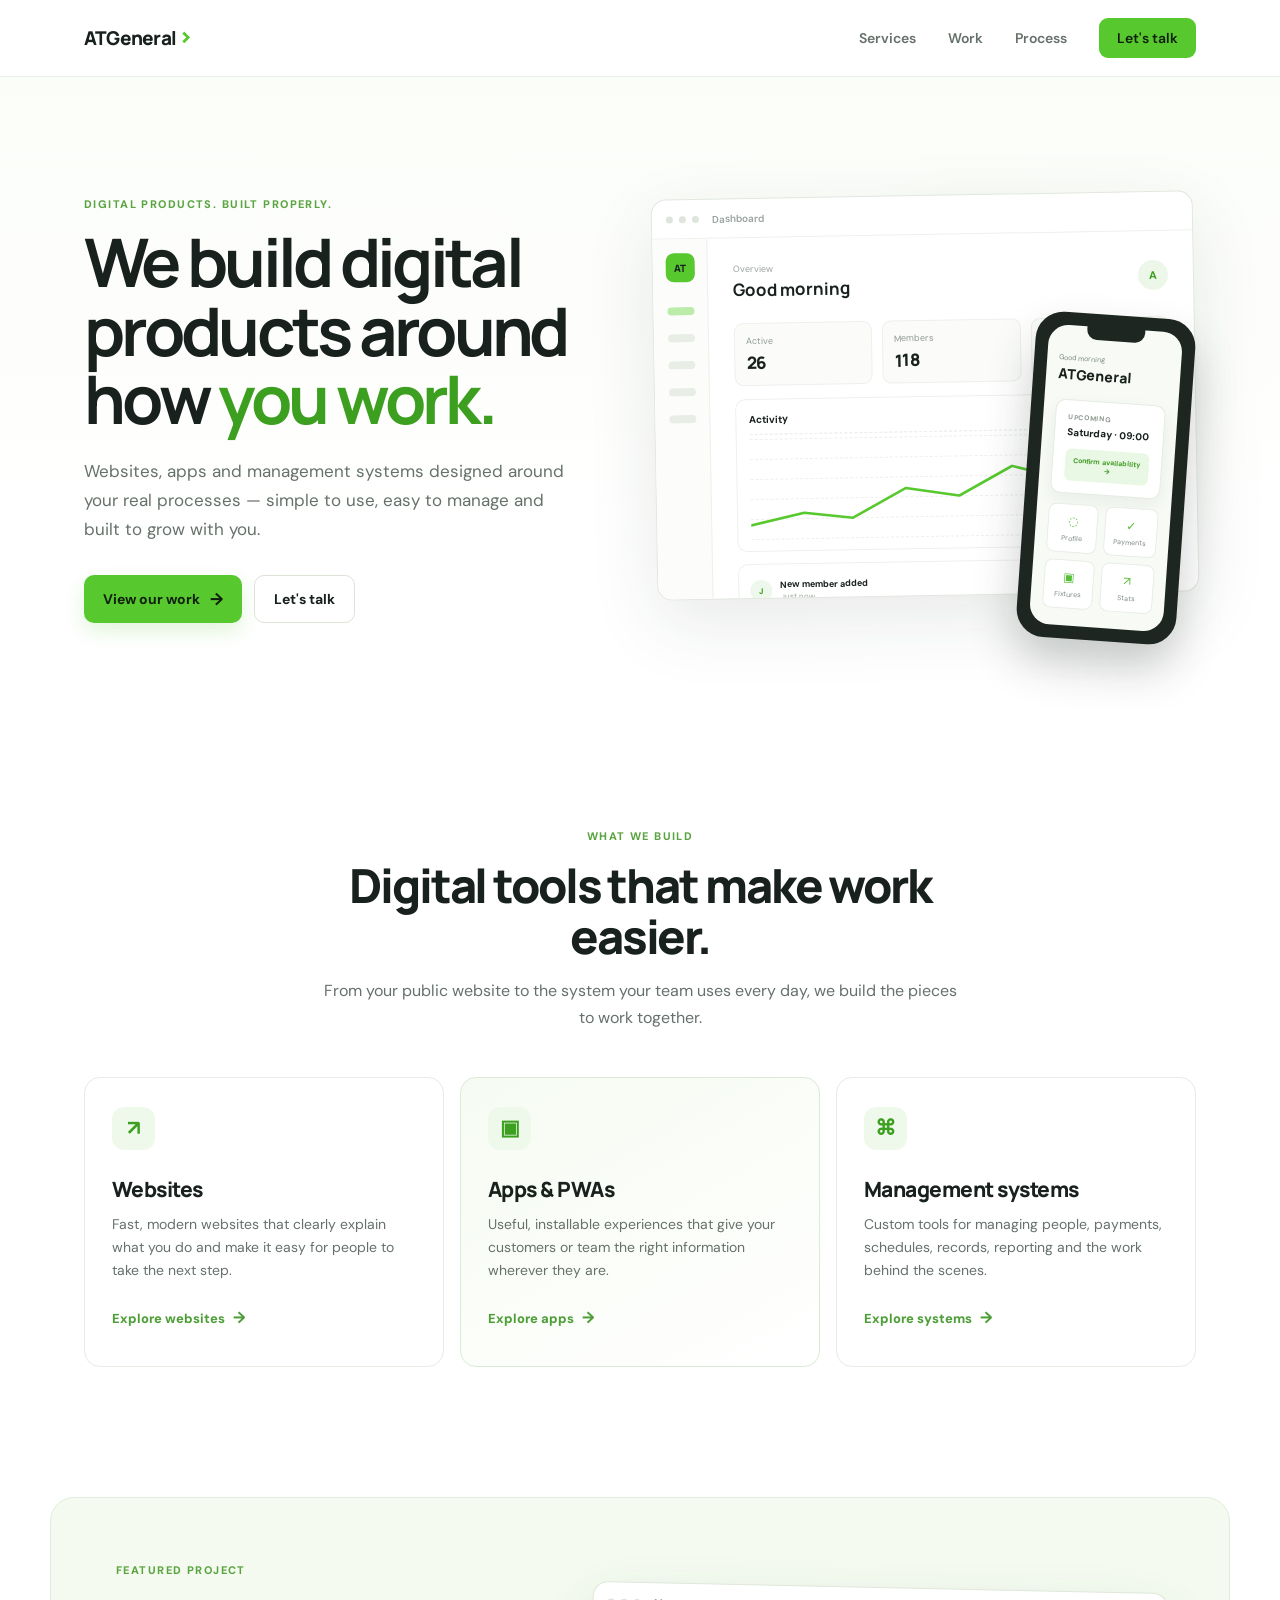
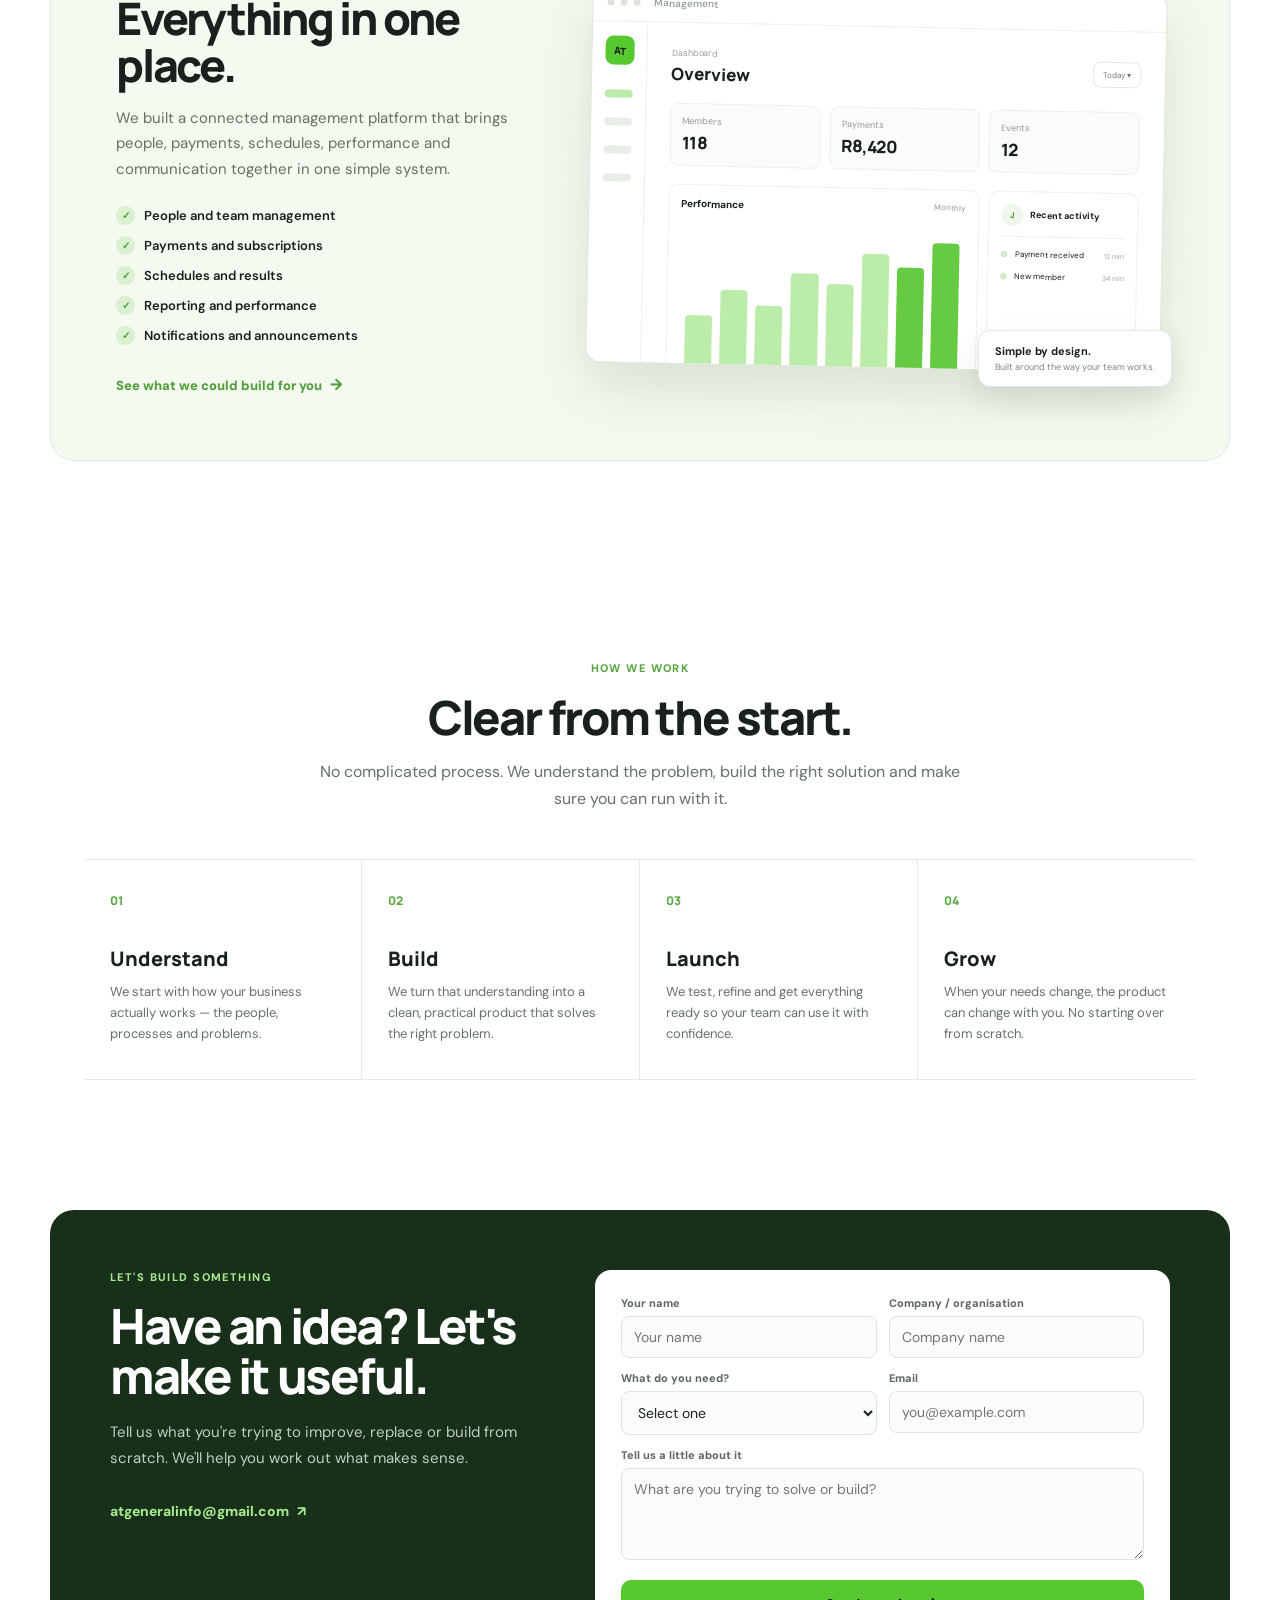
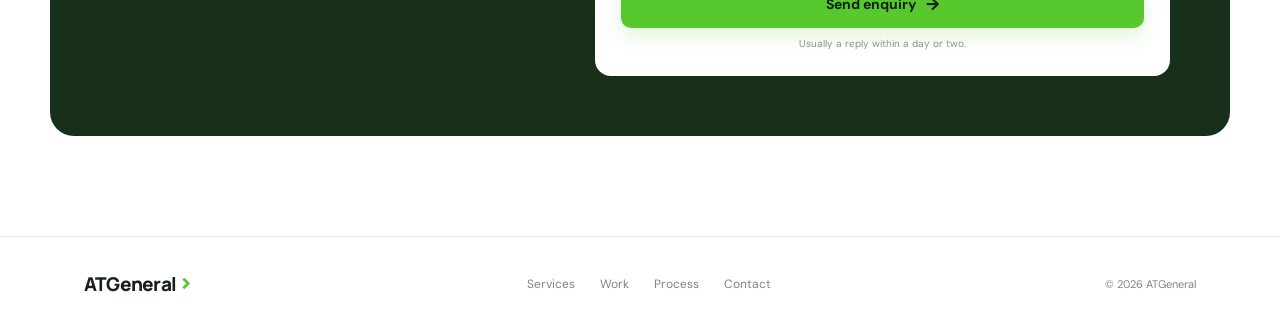
==== commit 0767c910: "Add files via upload rebuild" ====
--- a/index.html
+++ b/index.html
@@ -1,54 +1,149 @@
 <!DOCTYPE html>
 <html lang="en">
 <head>
-    <meta charset="UTF-8">
-    <meta name="viewport" content="width=device-width, initial-scale=1.0">
-    <title>Under Maintenance</title>
+<meta charset="UTF-8" />
+<meta name="viewport" content="width=device-width, initial-scale=1.0" />
+<title>ATGeneral — Digital products built around how you work</title>
+<meta name="description" content="ATGeneral builds websites, apps and management systems around how your business actually works." />
+<meta property="og:title" content="ATGeneral — Digital products built around how you work" />
+<meta property="og:description" content="Websites, apps and management systems built around how your business actually works." />
+<meta property="og:type" content="website" />
+<link rel="icon" href="/favicon.svg" type="image/svg+xml" />
+<link rel="canonical" href="https://atgeneral.co" />
+<link rel="preconnect" href="https://fonts.googleapis.com">
+<link href="https://fonts.googleapis.com/css2?family=DM+Sans:wght@400;500;600;700&family=Manrope:wght@600;700;800&display=swap" rel="stylesheet">
+<link rel="stylesheet" href="styles.css" />
+</head>
+<body>
+<header class="nav">
+  <div class="wrap nav-inner">
+    <a href="#top" class="logo" aria-label="ATGeneral home">ATGeneral<span>›</span></a>
+    <nav class="links" id="navLinks" aria-label="Main navigation">
+      <a href="#services">Services</a>
+      <a href="#work">Work</a>
+      <a href="#process">Process</a>
+      <a href="#contact" class="nav-cta">Let's talk</a>
+    </nav>
+    <button class="menu-toggle" id="menuToggle" aria-label="Toggle menu" aria-expanded="false">Menu</button>
+  </div>
+</header>
 
-    <style>
-        body {
-            margin: 0;
-            min-height: 100vh;
-            display: flex;
-            align-items: center;
-            justify-content: center;
-            font-family: Arial, sans-serif;
-            background: #f7f7f7;
-            text-align: center;
-        }
+<main id="top">
+  <section class="hero">
+    <div class="wrap hero-grid">
+      <div class="hero-copy">
+        <p class="eyebrow">DIGITAL PRODUCTS. BUILT PROPERLY.</p>
+        <h1>We build digital products around how <span>you work.</span></h1>
+        <p class="lead">Websites, apps and management systems designed around your real processes — simple to use, easy to manage and built to grow with you.</p>
+        <div class="hero-actions">
+          <a href="#work" class="btn btn-primary">View our work <span>→</span></a>
+          <a href="#contact" class="btn btn-secondary">Let's talk</a>
+        </div>
+      </div>
 
-        .maintenance {
-            padding: 40px 20px;
-            max-width: 500px;
-        }
+      <div class="product-stage" aria-label="ATGeneral product preview">
+        <div class="stage-glow"></div>
+        <div class="browser-card">
+          <div class="browser-top"><span></span><span></span><span></span><b>Dashboard</b></div>
+          <div class="browser-body">
+            <aside class="side-nav"><div class="side-logo">AT</div><i class="active"></i><i></i><i></i><i></i><i></i></aside>
+            <div class="dash">
+              <div class="dash-head"><div><small>Overview</small><strong>Good morning</strong></div><div class="avatar">A</div></div>
+              <div class="stats"><div><small>Active</small><b>26</b></div><div><small>Members</small><b>118</b></div><div><small>Revenue</small><b>R12.5k</b></div></div>
+              <div class="chart-card"><div class="chart-title"><span>Activity</span><em>Last 30 days</em></div><div class="chart"><i></i><i></i><i></i><i></i><i></i><i></i><i></i><i></i><svg viewBox="0 0 420 130" preserveAspectRatio="none" aria-hidden="true"><polyline points="0,108 55,94 105,101 160,67 215,77 270,43 320,58 365,24 420,38" fill="none" stroke="currentColor" stroke-width="3" stroke-linecap="round" stroke-linejoin="round"/></svg></div></div>
+              <div class="activity"><div class="activity-row"><span class="avatar-sm">J</span><div><b>New member added</b><small>Just now</small></div><strong>View</strong></div><div class="activity-row"><span class="avatar-sm">S</span><div><b>Payment received</b><small>12 min ago</small></div><strong>View</strong></div></div>
+            </div>
+          </div>
+        </div>
+        <div class="phone-card">
+          <div class="phone-notch"></div>
+          <div class="phone-screen">
+            <div class="phone-head"><small>Good morning</small><b>ATGeneral</b></div>
+            <div class="next-card"><small>UPCOMING</small><b>Saturday · 09:00</b><span>Confirm availability →</span></div>
+            <div class="phone-grid"><div><span>◌</span><small>Profile</small></div><div><span>✓</span><small>Payments</small></div><div><span>▣</span><small>Fixtures</small></div><div><span>↗</span><small>Stats</small></div></div>
+          </div>
+        </div>
+      </div>
+    </div>
+  </section>
 
-        h1 {
-            font-size: 32px;
-            margin-bottom: 15px;
-        }
+  <section class="services" id="services">
+    <div class="wrap">
+      <div class="section-intro center">
+        <p class="eyebrow">WHAT WE BUILD</p>
+        <h2>Digital tools that make work easier.</h2>
+        <p>From your public website to the system your team uses every day, we build the pieces to work together.</p>
+      </div>
+      <div class="services-grid">
+        <article class="service-card"><div class="service-icon">↗</div><h3>Websites</h3><p>Fast, modern websites that clearly explain what you do and make it easy for people to take the next step.</p><a href="#contact">Explore websites <span>→</span></a></article>
+        <article class="service-card featured"><div class="service-icon">▣</div><h3>Apps &amp; PWAs</h3><p>Useful, installable experiences that give your customers or team the right information wherever they are.</p><a href="#contact">Explore apps <span>→</span></a></article>
+        <article class="service-card"><div class="service-icon">⌘</div><h3>Management systems</h3><p>Custom tools for managing people, payments, schedules, records, reporting and the work behind the scenes.</p><a href="#contact">Explore systems <span>→</span></a></article>
+      </div>
+    </div>
+  </section>
 
-        p {
-            font-size: 17px;
-            color: #666;
-            line-height: 1.6;
-        }
-    </style>
-</head>
+  <section class="feature" id="work">
+    <div class="wrap feature-card">
+      <div class="feature-copy">
+        <p class="eyebrow">FEATURED PROJECT</p>
+        <h2>Everything in one place.</h2>
+        <p>We built a connected management platform that brings people, payments, schedules, performance and communication together in one simple system.</p>
+        <ul>
+          <li><span>✓</span> People and team management</li>
+          <li><span>✓</span> Payments and subscriptions</li>
+          <li><span>✓</span> Schedules and results</li>
+          <li><span>✓</span> Reporting and performance</li>
+          <li><span>✓</span> Notifications and announcements</li>
+        </ul>
+        <a href="#contact" class="text-link">See what we could build for you <span>→</span></a>
+      </div>
+      <div class="feature-visual">
+        <div class="feature-browser">
+          <div class="browser-top"><span></span><span></span><span></span><b>Management</b></div>
+          <div class="feature-dashboard">
+            <div class="feature-side"><div class="side-logo">AT</div><div class="fside active"></div><div class="fside"></div><div class="fside"></div><div class="fside"></div></div>
+            <div class="feature-main"><div class="feature-toolbar"><div><small>Dashboard</small><b>Overview</b></div><span>Today ▾</span></div><div class="feature-stats"><div><small>Members</small><b>118</b></div><div><small>Payments</small><b>R8,420</b></div><div><small>Events</small><b>12</b></div></div><div class="feature-bottom"><div class="f-chart"><div class="chart-title"><span>Performance</span><em>Monthly</em></div><div class="bars"><i style="height:36%"></i><i style="height:55%"></i><i style="height:44%"></i><i style="height:68%"></i><i style="height:61%"></i><i style="height:83%"></i><i style="height:74%"></i><i style="height:92%"></i></div></div><div class="f-list"><div><span class="avatar-sm">J</span><b>Recent activity</b></div><div><span></span><p>Payment received</p><small>12 min</small></div><div><span></span><p>New member</p><small>34 min</small></div></div></div></div>
+          </div>
+        </div>
+        <div class="floating-note"><strong>Simple by design.</strong><span>Built around the way your team works.</span></div>
+      </div>
+    </div>
+  </section>
 
-<body>
+  <section class="process" id="process">
+    <div class="wrap">
+      <div class="section-intro center"><p class="eyebrow">HOW WE WORK</p><h2>Clear from the start.</h2><p>No complicated process. We understand the problem, build the right solution and make sure you can run with it.</p></div>
+      <div class="process-grid">
+        <article><span class="process-number">01</span><h3>Understand</h3><p>We start with how your business actually works — the people, processes and problems.</p></article>
+        <article><span class="process-number">02</span><h3>Build</h3><p>We turn that understanding into a clean, practical product that solves the right problem.</p></article>
+        <article><span class="process-number">03</span><h3>Launch</h3><p>We test, refine and get everything ready so your team can use it with confidence.</p></article>
+        <article><span class="process-number">04</span><h3>Grow</h3><p>When your needs change, the product can change with you. No starting over from scratch.</p></article>
+      </div>
+    </div>
+  </section>
 
-    <div class="maintenance">
-        <h1>We'll be back soon</h1>
+  <section class="contact" id="contact">
+    <div class="wrap contact-card">
+      <div class="contact-copy"><p class="eyebrow">LET'S BUILD SOMETHING</p><h2>Have an idea? Let's make it useful.</h2><p>Tell us what you're trying to improve, replace or build from scratch. We'll help you work out what makes sense.</p><a class="email-link" href="mailto:atgeneralinfo@gmail.com">atgeneralinfo@gmail.com <span>↗</span></a></div>
+      <div class="contact-form-wrap">
+        <div class="form-success" id="formSuccess" role="status">Thanks — we've got your details and will be in touch.</div>
+        <div class="form-error" id="formError" role="alert">Something went wrong. Please try again or email us directly.</div>
+        <form class="contact-form" id="contactForm">
+          <div class="form-row"><div class="field"><label for="name">Your name</label><input id="name" name="name" type="text" required placeholder="Your name" /></div><div class="field"><label for="org">Company / organisation</label><input id="org" name="org" type="text" required placeholder="Company name" /></div></div>
+          <div class="form-row"><div class="field"><label for="project">What do you need?</label><select id="project" name="project"><option value="">Select one</option><option>Website</option><option>App / PWA</option><option>Management system</option><option>Not sure yet</option></select></div><div class="field"><label for="email">Email</label><input id="email" name="email" type="email" required placeholder="you@example.com" /></div></div>
+          <div class="field"><label for="message">Tell us a little about it</label><textarea id="message" name="message" placeholder="What are you trying to solve or build?"></textarea></div>
+          <input type="text" name="_honey" style="display:none" tabindex="-1" autocomplete="off" />
+          <button type="submit" class="btn btn-primary" id="submitBtn">Send enquiry <span>→</span></button>
+          <p class="form-note">Usually a reply within a day or two.</p>
+        </form>
+      </div>
+    </div>
+  </section>
+</main>
 
-        <p>
-            We're currently performing some maintenance
-            and improvements to the website.
-        </p>
-
-        <p>
-            Please check back shortly.
-        </p>
-    </div>
-
+<footer>
+  <div class="wrap foot-inner"><a href="#top" class="logo">ATGeneral<span>›</span></a><div class="foot-links"><a href="#services">Services</a><a href="#work">Work</a><a href="#process">Process</a><a href="#contact">Contact</a></div><div class="foot-copy">© <span id="year"></span> ATGeneral</div></div>
+</footer>
+<script src="script.js"></script>
 </body>
 </html>
--- a/styles.css
+++ b/styles.css
@@ -0,0 +1,16 @@
+:root{--ink:#18211d;--muted:#66716b;--green:#57c92f;--green-dark:#3d9f20;--mint:#eef9e9;--line:#e6ebe4;--white:#fff;--soft:#f8faf7;--shadow:0 24px 70px rgba(33,52,38,.10)}
+*{box-sizing:border-box}html{scroll-behavior:smooth}body{margin:0;background:#fff;color:var(--ink);font-family:'DM Sans',sans-serif;-webkit-font-smoothing:antialiased}a{color:inherit}img,svg{display:block;max-width:100%}.wrap{max-width:1180px;margin:0 auto;padding:0 34px}@media(max-width:640px){.wrap{padding:0 20px}}
+::selection{background:var(--green);color:#10200d}:focus-visible{outline:3px solid #9ae784;outline-offset:3px}.logo{font-family:'Manrope',sans-serif;font-size:19px;font-weight:800;text-decoration:none;letter-spacing:-.04em}.logo span{color:var(--green);font-size:24px;line-height:0;margin-left:2px}
+.nav{position:sticky;top:0;z-index:50;background:rgba(255,255,255,.9);backdrop-filter:blur(14px);border-bottom:1px solid rgba(230,235,228,.85)}.nav-inner{height:76px;display:flex;align-items:center;justify-content:space-between}.links{display:flex;align-items:center;gap:32px}.links a{font-size:14px;font-weight:600;text-decoration:none;color:#657069}.links a:hover{color:var(--ink)}.links .nav-cta{background:var(--green);color:#10200d;padding:11px 18px;border-radius:9px}.links .nav-cta:hover{background:#68d840}.menu-toggle{display:none;border:1px solid var(--line);background:#fff;border-radius:9px;padding:9px 13px;font:600 13px 'DM Sans';color:var(--ink)}
+@media(max-width:800px){.links{display:none;position:absolute;top:76px;left:0;right:0;background:#fff;border-bottom:1px solid var(--line);padding:10px 20px 20px;flex-direction:column;align-items:stretch;gap:0}.links.open{display:flex}.links a{padding:14px 0;border-bottom:1px solid var(--line)}.links .nav-cta{margin-top:10px;text-align:center;border:0}.menu-toggle{display:block}}
+.hero{padding:78px 0 84px;background:linear-gradient(180deg,#fbfdf9 0%,#fff 78%)}.hero-grid{display:grid;grid-template-columns:.91fr 1.09fr;gap:40px;align-items:center}.hero-copy{padding:20px 0 0}.eyebrow{margin:0 0 17px;font-size:11px;font-weight:800;letter-spacing:.13em;color:#5aa541}.hero h1{font-family:'Manrope',sans-serif;font-size:clamp(43px,5.3vw,67px);line-height:1.02;letter-spacing:-.055em;margin:0 0 24px;max-width:620px}.hero h1 span{color:var(--green-dark)}.lead{font-size:17px;line-height:1.7;color:var(--muted);max-width:530px;margin:0 0 31px}.hero-actions{display:flex;gap:12px;flex-wrap:wrap}.btn{display:inline-flex;justify-content:center;align-items:center;gap:10px;border:0;border-radius:10px;padding:13px 19px;font:700 14px 'DM Sans';text-decoration:none;cursor:pointer;transition:.2s ease}.btn span{font-size:17px}.btn-primary{background:var(--green);color:#10200d;box-shadow:0 8px 20px rgba(87,201,47,.18)}.btn-primary:hover{background:#68d840;transform:translateY(-1px)}.btn-secondary{background:#fff;border:1px solid #dce3d9;color:var(--ink)}.btn-secondary:hover{border-color:#b7c4b3;background:#fbfcfa}
+.product-stage{position:relative;min-height:490px;padding:40px 0 0 42px}.stage-glow{position:absolute;width:440px;height:440px;border-radius:50%;background:radial-gradient(circle,#e8f8df 0%,rgba(238,249,233,.55) 43%,rgba(238,249,233,0) 70%);right:0;top:10px}.browser-card{position:relative;background:#fff;border:1px solid #e2e8df;border-radius:15px;box-shadow:var(--shadow);overflow:hidden;transform:rotate(-1deg)}.browser-top{height:39px;border-bottom:1px solid #edf0eb;display:flex;align-items:center;gap:6px;padding:0 14px;color:#9aa39d}.browser-top>span{width:7px;height:7px;border-radius:50%;background:#dfe5dd}.browser-top b{font-size:10px;font-weight:600;margin-left:7px}.browser-body{display:flex;height:360px}.side-nav{width:55px;border-right:1px solid #edf0eb;padding:14px 13px;background:#fcfdfb}.side-logo{width:29px;height:29px;border-radius:8px;background:var(--green);display:grid;place-items:center;font:800 10px 'Manrope';margin-bottom:25px}.side-nav i,.fside{height:8px;width:27px;border-radius:5px;background:#e8eee6;display:block;margin:0 auto 19px}.side-nav i.active,.fside.active{background:#bceca9}.dash{flex:1;padding:25px}.dash-head{display:flex;justify-content:space-between;align-items:center}.dash-head small,.feature-toolbar small{display:block;font-size:9px;color:#9aa39d;margin-bottom:3px}.dash-head strong{font:700 17px 'Manrope'}.avatar{width:30px;height:30px;border-radius:50%;background:#edf7e9;display:grid;place-items:center;color:var(--green-dark);font-size:11px;font-weight:800}.stats{display:grid;grid-template-columns:repeat(3,1fr);gap:10px;margin:22px 0 13px}.stats>div,.feature-stats>div{background:#fbfcfa;border:1px solid #edf0eb;border-radius:9px;padding:11px}.stats small,.feature-stats small{display:block;font-size:9px;color:#909a93;margin-bottom:4px}.stats b,.feature-stats b{font:800 17px 'Manrope';letter-spacing:-.03em}.chart-card{border:1px solid #edf0eb;border-radius:10px;padding:13px 13px 7px}.chart-title{display:flex;justify-content:space-between;font-size:10px;font-weight:700}.chart-title em{font-style:normal;color:#a0a9a2;font-size:8px;font-weight:500}.chart{height:110px;position:relative;margin-top:8px;color:var(--green)}.chart i{display:block;border-top:1px dashed #edf0eb;position:absolute;left:0;right:0}.chart i:nth-child(1){top:5px}.chart i:nth-child(2){top:25px}.chart i:nth-child(3){top:45px}.chart i:nth-child(4){top:65px}.chart i:nth-child(5){top:85px}.chart i:nth-child(6){top:105px}.chart svg{position:absolute;inset:0;width:100%;height:100%;color:var(--green)}.activity{margin-top:12px;border:1px solid #edf0eb;border-radius:10px;padding:8px 11px}.activity-row{display:flex;align-items:center;gap:8px;padding:6px 0}.activity-row+ .activity-row{border-top:1px solid #f0f3ef}.avatar-sm{width:22px;height:22px;border-radius:50%;display:grid;place-items:center;background:#eef7eb;color:var(--green-dark);font-size:8px;font-weight:800;flex:none}.activity-row div{flex:1}.activity-row b{display:block;font-size:9px}.activity-row small{display:block;font-size:8px;color:#9ba49e;margin-top:1px}.activity-row>strong{font-size:8px;color:var(--green-dark)}
+.phone-card{position:absolute;right:10px;bottom:4px;width:160px;padding:8px;border:5px solid #1e2622;border-radius:28px;background:#1e2622;box-shadow:0 25px 45px rgba(29,43,33,.23);transform:rotate(4deg)}.phone-notch{position:absolute;z-index:2;left:50%;top:7px;transform:translateX(-50%);width:58px;height:14px;background:#1e2622;border-radius:0 0 10px 10px}.phone-screen{height:300px;background:#f7faf5;border-radius:20px;overflow:hidden;padding:28px 12px 10px}.phone-head small{display:block;font-size:7px;color:#7e8981}.phone-head b{display:block;font:800 14px 'Manrope';margin-top:2px}.next-card{margin-top:16px;background:#fff;border:1px solid #e6ece3;border-radius:10px;padding:12px;box-shadow:0 7px 18px rgba(40,59,42,.06)}.next-card small{display:block;font-size:7px;color:#8e9990;font-weight:700;letter-spacing:.1em}.next-card b{display:block;font-size:10px;margin:4px 0 10px}.next-card span{display:block;background:#e9f8e4;color:#459e2b;border-radius:6px;padding:7px;font-size:7px;font-weight:800;text-align:center}.phone-grid{display:grid;grid-template-columns:1fr 1fr;gap:7px;margin-top:10px}.phone-grid div{background:#fff;border:1px solid #e8eee6;border-radius:8px;padding:9px;text-align:center}.phone-grid span{display:block;color:#58bd37;font-size:12px}.phone-grid small{display:block;font-size:7px;color:#7e8981;margin-top:4px}
+section{padding:100px 0}.section-intro{max-width:650px;margin-bottom:46px}.section-intro.center{margin-left:auto;margin-right:auto;text-align:center}.section-intro h2{font:800 clamp(31px,3.7vw,47px)/1.08 'Manrope';letter-spacing:-.045em;margin:0 0 15px}.section-intro p:not(.eyebrow){font-size:16px;line-height:1.7;color:var(--muted);margin:0}.services{background:#fff}.services-grid{display:grid;grid-template-columns:repeat(3,1fr);gap:16px}.service-card{border:1px solid var(--line);border-radius:16px;padding:29px 27px;min-height:290px;background:#fff;transition:.2s ease}.service-card:hover{transform:translateY(-3px);box-shadow:0 15px 40px rgba(36,55,41,.07);border-color:#d8e6d2}.service-card.featured{background:linear-gradient(150deg,#f6fbf2,#fff);border-color:#dcebd7}.service-icon{width:43px;height:43px;border-radius:12px;background:#eff9eb;color:var(--green-dark);display:grid;place-items:center;font-size:21px;font-weight:700;margin-bottom:25px}.service-card h3{font:800 21px 'Manrope';letter-spacing:-.025em;margin:0 0 10px}.service-card p{font-size:14px;line-height:1.65;color:var(--muted);margin:0 0 25px}.service-card a,.text-link{font-size:13px;font-weight:800;color:#4e9e38;text-decoration:none}.service-card a span,.text-link span{font-size:16px;margin-left:5px}
+.feature{padding-top:30px}.feature-card{background:#f4faef;border:1px solid #e1eedc;border-radius:24px;padding:65px;display:grid;grid-template-columns:.85fr 1.15fr;gap:48px;align-items:center;overflow:hidden}.feature-copy h2{font:800 clamp(33px,3.5vw,48px)/1.05 'Manrope';letter-spacing:-.05em;margin:0 0 18px}.feature-copy>p:not(.eyebrow){font-size:15px;line-height:1.7;color:#657064;max-width:430px}.feature-copy ul{list-style:none;padding:0;margin:24px 0 29px;display:grid;gap:11px}.feature-copy li{font-size:13px;font-weight:600;display:flex;align-items:center;gap:9px}.feature-copy li span{width:19px;height:19px;border-radius:50%;display:grid;place-items:center;background:#d9f0d1;color:#4b9d37;font-size:10px}.feature-visual{position:relative;padding:15px 0 18px}.feature-browser{background:#fff;border:1px solid #dfe8db;border-radius:15px;box-shadow:0 25px 55px rgba(53,76,56,.14);overflow:hidden;transform:rotate(1.2deg)}.feature-dashboard{display:flex;height:340px}.feature-side{width:55px;border-right:1px solid #edf0eb;padding:14px 13px}.fside{width:28px;margin-bottom:20px}.feature-main{flex:1;padding:24px}.feature-toolbar{display:flex;align-items:center;justify-content:space-between}.feature-toolbar b{font:800 17px 'Manrope'}.feature-toolbar>span{border:1px solid #e4eae1;padding:7px 9px;border-radius:7px;font-size:8px;color:#6f7a72}.feature-stats{display:grid;grid-template-columns:repeat(3,1fr);gap:9px;margin:18px 0}.feature-bottom{display:grid;grid-template-columns:1.35fr .65fr;gap:9px}.f-chart,.f-list{border:1px solid #edf0eb;border-radius:10px;padding:12px}.bars{height:155px;display:flex;align-items:end;gap:8px;padding:17px 6px 0}.bars i{display:block;flex:1;background:#bceca9;border-radius:4px 4px 2px 2px}.bars i:nth-last-child(-n+2){background:#66ca43}.f-list>div{display:flex;align-items:center;gap:7px;margin-bottom:12px}.f-list>div:first-child{border-bottom:1px solid #edf0eb;padding-bottom:10px}.f-list b{font-size:9px}.f-list p{font-size:8px;margin:0;flex:1}.f-list small{font-size:7px;color:#a0a8a2}.f-list>div:not(:first-child)>span{width:7px;height:7px;border-radius:50%;background:#d5ebce}.floating-note{position:absolute;right:-8px;bottom:-1px;background:#fff;border:1px solid #e1e8df;border-radius:12px;padding:13px 16px;box-shadow:0 12px 28px rgba(44,65,47,.11)}.floating-note strong{display:block;font-size:11px}.floating-note span{display:block;color:#7c867f;font-size:9px;margin-top:3px}
+.process{background:#fff}.process-grid{display:grid;grid-template-columns:repeat(4,1fr);border-top:1px solid var(--line);border-bottom:1px solid var(--line)}.process-grid article{padding:32px 26px 34px;border-right:1px solid var(--line)}.process-grid article:last-child{border-right:0}.process-number{display:block;color:#5aaa43;font:800 12px 'Manrope';margin-bottom:36px}.process-grid h3{font:800 20px 'Manrope';margin:0 0 9px}.process-grid p{font-size:13px;line-height:1.65;color:var(--muted);margin:0}
+.contact{padding-top:30px}.contact-card{background:#18301a;border-radius:24px;padding:60px;display:grid;grid-template-columns:.85fr 1.15fr;gap:60px;color:#fff}.contact-copy .eyebrow{color:#a8e98f}.contact-copy h2{font:800 clamp(34px,3.8vw,50px)/1.04 'Manrope';letter-spacing:-.05em;margin:0 0 18px}.contact-copy>p:not(.eyebrow){color:#c0cec0;font-size:15px;line-height:1.7;max-width:430px}.email-link{display:inline-flex;gap:8px;color:#a8e98f;text-decoration:none;font-weight:800;font-size:14px;margin-top:16px}.contact-form-wrap{background:#fff;border-radius:16px;padding:26px;color:var(--ink)}.form-row{display:grid;grid-template-columns:1fr 1fr;gap:12px}.field{margin-bottom:13px}.field label{display:block;font-size:11px;font-weight:800;margin:0 0 6px;color:#5f6a63}.field input,.field select,.field textarea{width:100%;border:1px solid #dfe5dd;background:#fbfcfa;border-radius:8px;padding:11px 12px;font:14px 'DM Sans';color:var(--ink)}.field textarea{min-height:92px;resize:vertical}.field input:focus,.field select:focus,.field textarea:focus{outline:none;border-color:#8bcb77;box-shadow:0 0 0 3px #eaf7e5}.contact-form .btn{width:100%;margin-top:2px}.form-note{text-align:center;font-size:10px;color:#89928b;margin:9px 0 0}.form-success,.form-error{display:none;padding:10px 12px;border-radius:8px;margin-bottom:12px;font-size:12px;font-weight:700}.form-success{background:#eaf8e6;color:#4d9c39}.form-error{background:#fff0ee;color:#bb4e45}
+footer{padding:34px 0;border-top:1px solid var(--line)}.foot-inner{display:flex;align-items:center;justify-content:space-between;gap:20px}.foot-links{display:flex;gap:25px}.foot-links a,.foot-copy{font-size:12px;color:#7c867f;text-decoration:none}.foot-links a:hover{color:var(--ink)}.foot-copy{font-size:11px}
+@media(max-width:980px){.hero-grid{grid-template-columns:1fr}.hero-copy{max-width:700px}.product-stage{max-width:700px;margin:0 auto;width:100%}.feature-card{grid-template-columns:1fr;padding:45px}.contact-card{grid-template-columns:1fr;padding:45px}.services-grid{grid-template-columns:1fr 1fr}.process-grid{grid-template-columns:1fr 1fr}.process-grid article:nth-child(2){border-right:0}.process-grid article:nth-child(-n+2){border-bottom:1px solid var(--line)}}
+@media(max-width:680px){section{padding:72px 0}.hero{padding:55px 0 65px}.hero h1{font-size:43px}.product-stage{min-height:380px;padding:20px 0 0}.browser-body{height:275px}.dash{padding:17px}.chart{height:72px}.activity{display:none}.phone-card{width:130px;right:0}.phone-screen{height:245px}.services-grid,.process-grid{grid-template-columns:1fr}.process-grid article{border-right:0!important;border-bottom:1px solid var(--line)}.process-grid article:last-child{border-bottom:0}.feature-card{padding:30px 22px;border-radius:18px}.feature-dashboard{height:270px}.feature-main{padding:15px}.feature-bottom{grid-template-columns:1fr}.f-list{display:none}.floating-note{right:0}.contact-card{padding:30px 20px;border-radius:18px}.contact-form-wrap{padding:19px}.form-row{grid-template-columns:1fr}.foot-inner{flex-wrap:wrap}.foot-links{order:3;width:100%;justify-content:space-between}.stage-glow{width:330px;height:330px}}
+@media(max-width:430px){.browser-card{transform:none}.phone-card{transform:rotate(3deg);right:-4px}.stats>div{padding:8px}.stats b{font-size:14px}.side-nav{width:42px;padding:14px 9px}.side-nav i{width:22px}.phone-grid{gap:5px}.phone-grid div{padding:7px}.feature-stats b{font-size:14px}.feature-stats{gap:5px}.feature-toolbar>span{display:none}}
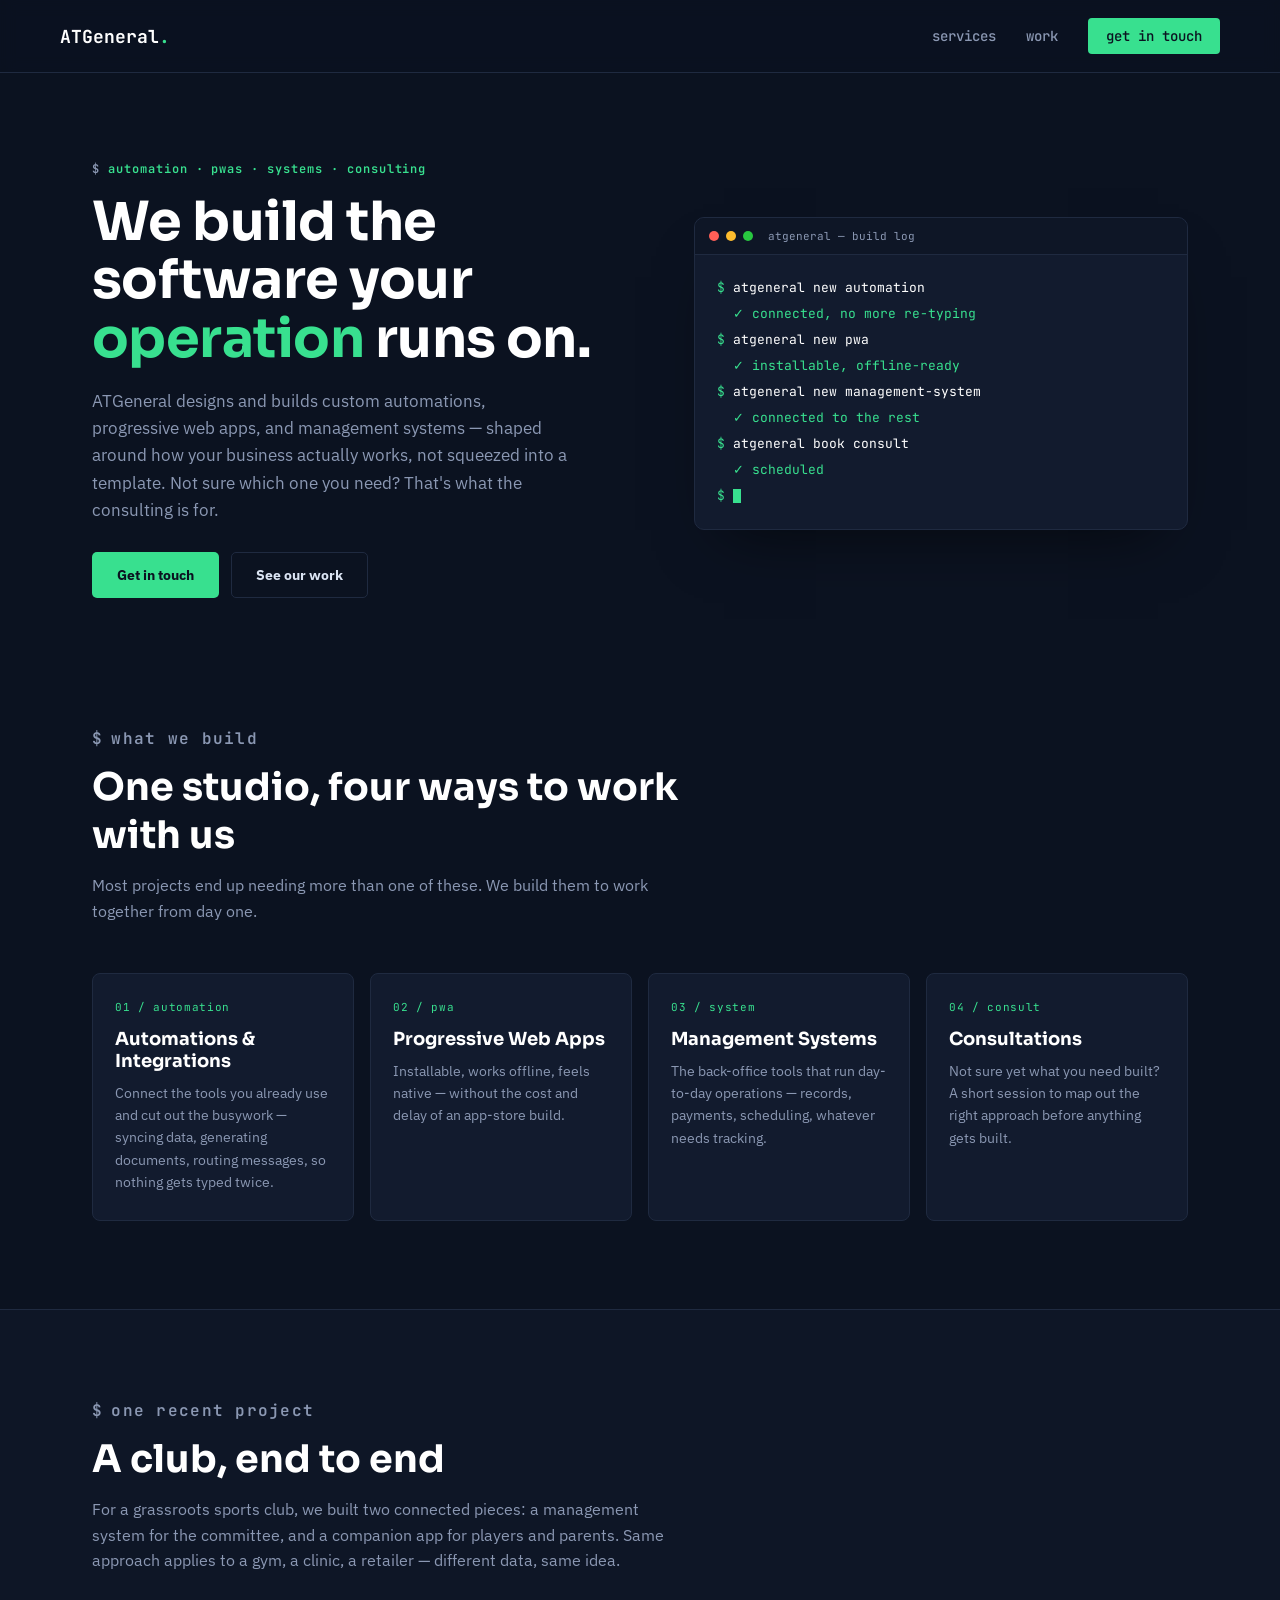
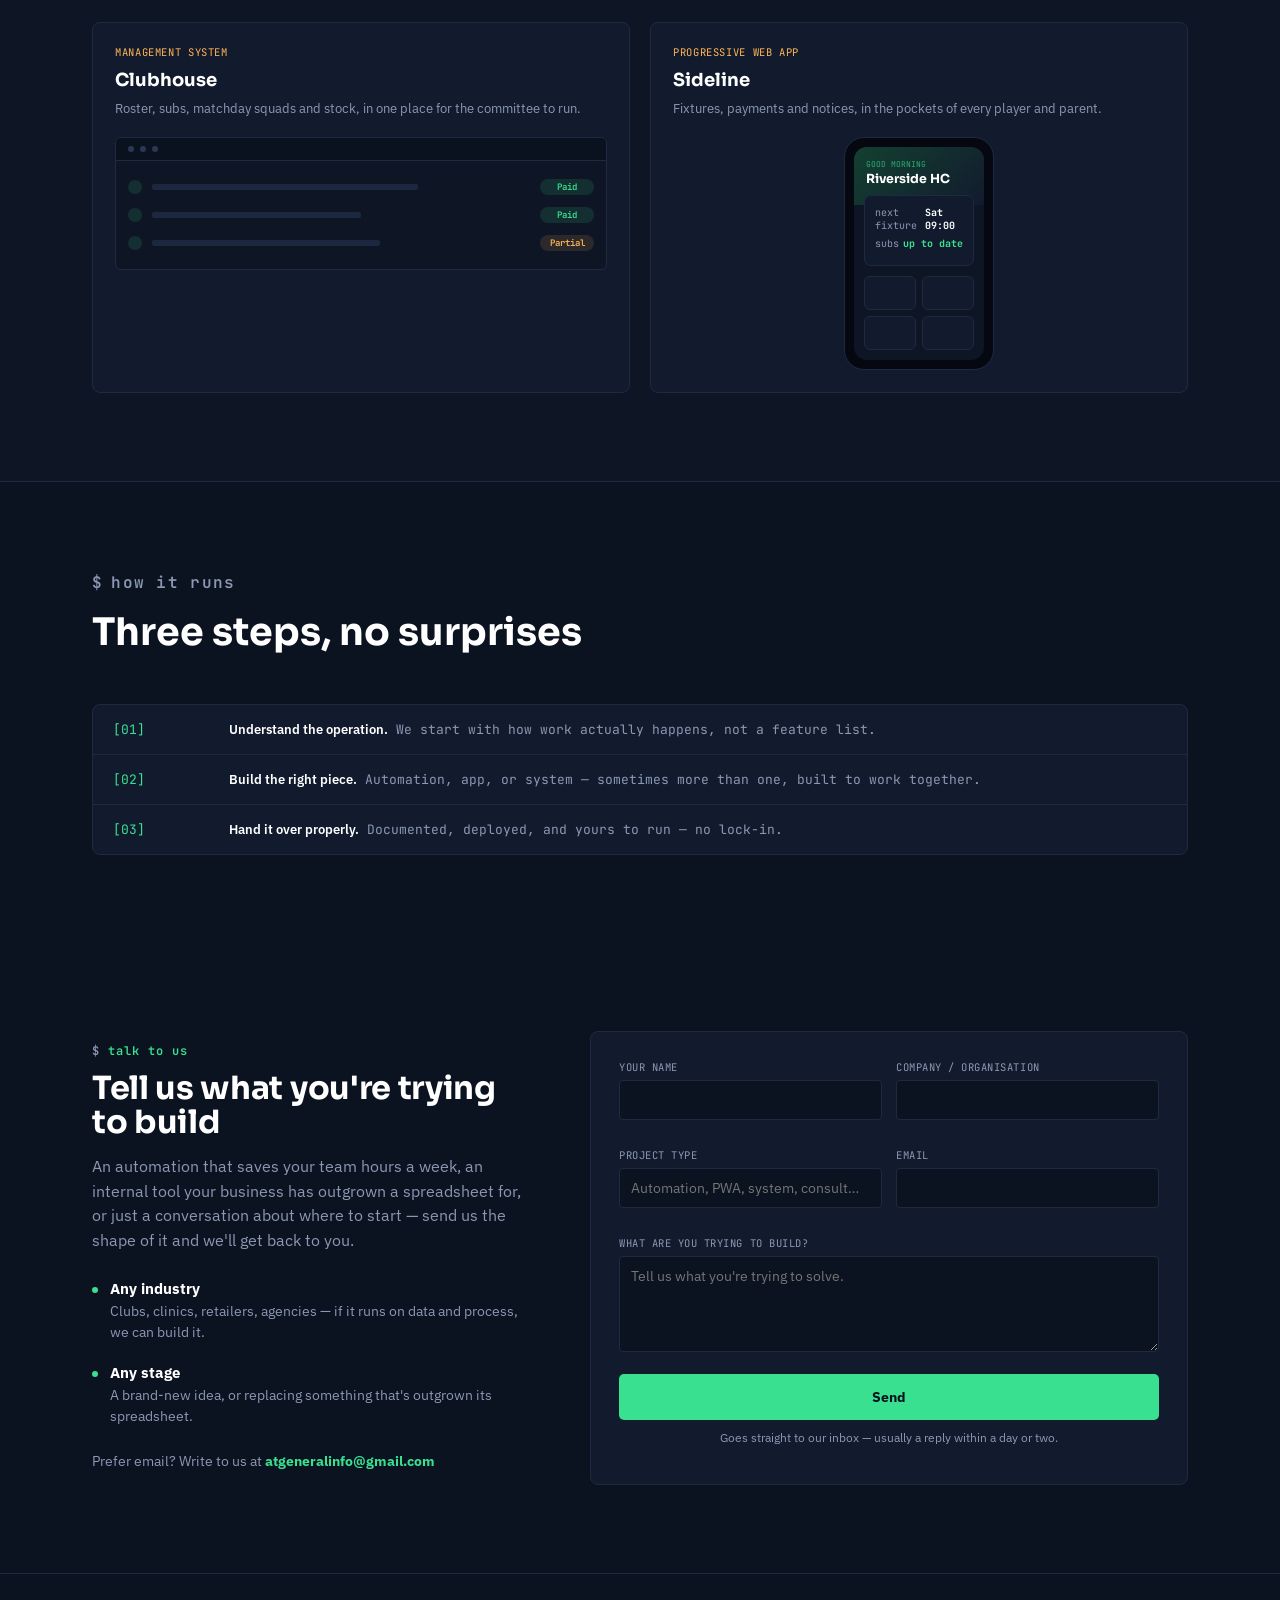
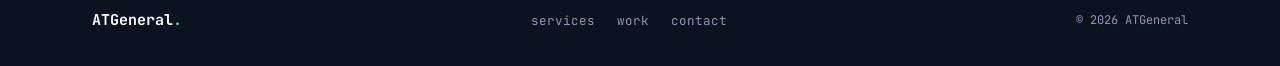
==== commit e35846fe: "Add files via upload updates" ====
--- a/index.html
+++ b/index.html
@@ -3,147 +3,193 @@
 <head>
 <meta charset="UTF-8" />
 <meta name="viewport" content="width=device-width, initial-scale=1.0" />
-<title>ATGeneral — Digital products built around how you work</title>
-<meta name="description" content="ATGeneral builds websites, apps and management systems around how your business actually works." />
-<meta property="og:title" content="ATGeneral — Digital products built around how you work" />
-<meta property="og:description" content="Websites, apps and management systems built around how your business actually works." />
+<title>ATGeneral — automation, PWAs, systems &amp; consulting</title>
+<meta name="description" content="ATGeneral builds custom automations, progressive web apps, and management systems — plus consulting to help you figure out what you actually need." />
+
+<meta property="og:title" content="ATGeneral — automation, PWAs, systems & consulting" />
+<meta property="og:description" content="We build the software your operation runs on — automations, progressive web apps, management systems, and the consulting to get there." />
 <meta property="og:type" content="website" />
+
 <link rel="icon" href="/favicon.svg" type="image/svg+xml" />
 <link rel="canonical" href="https://atgeneral.co" />
+
 <link rel="preconnect" href="https://fonts.googleapis.com">
-<link href="https://fonts.googleapis.com/css2?family=DM+Sans:wght@400;500;600;700&family=Manrope:wght@600;700;800&display=swap" rel="stylesheet">
+<link href="https://fonts.googleapis.com/css2?family=Sora:wght@500;600;700;800&family=IBM+Plex+Sans:wght@400;500;600&family=JetBrains+Mono:wght@400;500;600;700&display=swap" rel="stylesheet">
 <link rel="stylesheet" href="styles.css" />
 </head>
 <body>
+
 <header class="nav">
   <div class="wrap nav-inner">
-    <a href="#top" class="logo" aria-label="ATGeneral home">ATGeneral<span>›</span></a>
-    <nav class="links" id="navLinks" aria-label="Main navigation">
-      <a href="#services">Services</a>
-      <a href="#work">Work</a>
-      <a href="#process">Process</a>
-      <a href="#contact" class="nav-cta">Let's talk</a>
+    <a href="#top" class="logo">ATGeneral<span class="dot">.</span></a>
+    <nav class="links" id="navLinks">
+      <a href="#services">services</a>
+      <a href="#work">work</a>
+      <a href="#contact" class="nav-cta">get in touch</a>
     </nav>
     <button class="menu-toggle" id="menuToggle" aria-label="Toggle menu" aria-expanded="false">Menu</button>
   </div>
 </header>
 
 <main id="top">
+
   <section class="hero">
     <div class="wrap hero-grid">
-      <div class="hero-copy">
-        <p class="eyebrow">DIGITAL PRODUCTS. BUILT PROPERLY.</p>
-        <h1>We build digital products around how <span>you work.</span></h1>
-        <p class="lead">Websites, apps and management systems designed around your real processes — simple to use, easy to manage and built to grow with you.</p>
+      <div>
+        <p class="eyebrow">automation · pwas · systems · consulting</p>
+        <h1 class="display">We build the software your <span>operation</span> runs on.</h1>
+        <p class="lead">ATGeneral designs and builds custom automations, progressive web apps, and management systems — shaped around how your business actually works, not squeezed into a template. Not sure which one you need? That's what the consulting is for.</p>
         <div class="hero-actions">
-          <a href="#work" class="btn btn-primary">View our work <span>→</span></a>
-          <a href="#contact" class="btn btn-secondary">Let's talk</a>
+          <a href="#contact" class="btn btn-primary">Get in touch</a>
+          <a href="#work" class="btn btn-ghost">See our work</a>
         </div>
       </div>
+      <div class="terminal">
+        <div class="term-bar"><span></span><span></span><span></span><div class="tlabel">atgeneral — build log</div></div>
+        <div class="term-body">
+          <div class="term-line"><span class="prompt">$</span> <span class="cmd">atgeneral new automation</span></div>
+          <div class="term-line ok">&nbsp;&nbsp;✓ connected, no more re-typing</div>
+          <div class="term-line"><span class="prompt">$</span> <span class="cmd">atgeneral new pwa</span></div>
+          <div class="term-line ok">&nbsp;&nbsp;✓ installable, offline-ready</div>
+          <div class="term-line"><span class="prompt">$</span> <span class="cmd">atgeneral new management-system</span></div>
+          <div class="term-line ok">&nbsp;&nbsp;✓ connected to the rest</div>
+          <div class="term-line"><span class="prompt">$</span> <span class="cmd">atgeneral book consult</span></div>
+          <div class="term-line ok">&nbsp;&nbsp;✓ scheduled</div>
+          <div class="term-line"><span class="prompt">$</span> <span class="term-cursor"></span></div>
+        </div>
+      </div>
+    </div>
+  </section>
 
-      <div class="product-stage" aria-label="ATGeneral product preview">
-        <div class="stage-glow"></div>
-        <div class="browser-card">
-          <div class="browser-top"><span></span><span></span><span></span><b>Dashboard</b></div>
-          <div class="browser-body">
-            <aside class="side-nav"><div class="side-logo">AT</div><i class="active"></i><i></i><i></i><i></i><i></i></aside>
-            <div class="dash">
-              <div class="dash-head"><div><small>Overview</small><strong>Good morning</strong></div><div class="avatar">A</div></div>
-              <div class="stats"><div><small>Active</small><b>26</b></div><div><small>Members</small><b>118</b></div><div><small>Revenue</small><b>R12.5k</b></div></div>
-              <div class="chart-card"><div class="chart-title"><span>Activity</span><em>Last 30 days</em></div><div class="chart"><i></i><i></i><i></i><i></i><i></i><i></i><i></i><i></i><svg viewBox="0 0 420 130" preserveAspectRatio="none" aria-hidden="true"><polyline points="0,108 55,94 105,101 160,67 215,77 270,43 320,58 365,24 420,38" fill="none" stroke="currentColor" stroke-width="3" stroke-linecap="round" stroke-linejoin="round"/></svg></div></div>
-              <div class="activity"><div class="activity-row"><span class="avatar-sm">J</span><div><b>New member added</b><small>Just now</small></div><strong>View</strong></div><div class="activity-row"><span class="avatar-sm">S</span><div><b>Payment received</b><small>12 min ago</small></div><strong>View</strong></div></div>
+  <section id="services">
+    <div class="wrap">
+      <div class="section-head">
+        <p class="eyebrow">what we build</p>
+        <h2>One studio, four ways to work with us</h2>
+        <p>Most projects end up needing more than one of these. We build them to work together from day one.</p>
+      </div>
+      <div class="services-grid">
+        <div class="svc-card">
+          <div class="svc-num">01 / automation</div>
+          <h3>Automations &amp; Integrations</h3>
+          <p>Connect the tools you already use and cut out the busywork — syncing data, generating documents, routing messages, so nothing gets typed twice.</p>
+        </div>
+        <div class="svc-card">
+          <div class="svc-num">02 / pwa</div>
+          <h3>Progressive Web Apps</h3>
+          <p>Installable, works offline, feels native — without the cost and delay of an app-store build.</p>
+        </div>
+        <div class="svc-card">
+          <div class="svc-num">03 / system</div>
+          <h3>Management Systems</h3>
+          <p>The back-office tools that run day-to-day operations — records, payments, scheduling, whatever needs tracking.</p>
+        </div>
+        <div class="svc-card">
+          <div class="svc-num">04 / consult</div>
+          <h3>Consultations</h3>
+          <p>Not sure yet what you need built? A short session to map out the right approach before anything gets built.</p>
+        </div>
+      </div>
+    </div>
+  </section>
+
+  <section class="work" id="work">
+    <div class="wrap">
+      <div class="section-head">
+        <p class="eyebrow">one recent project</p>
+        <h2>A club, end to end</h2>
+        <p>For a grassroots sports club, we built two connected pieces: a management system for the committee, and a companion app for players and parents. Same approach applies to a gym, a clinic, a retailer — different data, same idea.</p>
+      </div>
+      <div class="case-grid">
+        <div class="case-card">
+          <div class="ctag">management system</div>
+          <h4>Clubhouse</h4>
+          <p class="desc">Roster, subs, matchday squads and stock, in one place for the committee to run.</p>
+          <div class="mini-table">
+            <div class="mt-bar"><span></span><span></span><span></span></div>
+            <div class="mt-body">
+              <div class="mt-row"><div class="av"></div><div class="bar" style="width:70%"></div><div class="mt-pill pill-g">Paid</div></div>
+              <div class="mt-row"><div class="av"></div><div class="bar" style="width:55%"></div><div class="mt-pill pill-g">Paid</div></div>
+              <div class="mt-row"><div class="av"></div><div class="bar" style="width:60%"></div><div class="mt-pill pill-a">Partial</div></div>
             </div>
           </div>
         </div>
-        <div class="phone-card">
-          <div class="phone-notch"></div>
-          <div class="phone-screen">
-            <div class="phone-head"><small>Good morning</small><b>ATGeneral</b></div>
-            <div class="next-card"><small>UPCOMING</small><b>Saturday · 09:00</b><span>Confirm availability →</span></div>
-            <div class="phone-grid"><div><span>◌</span><small>Profile</small></div><div><span>✓</span><small>Payments</small></div><div><span>▣</span><small>Fixtures</small></div><div><span>↗</span><small>Stats</small></div></div>
+        <div class="case-card">
+          <div class="ctag">progressive web app</div>
+          <h4>Sideline</h4>
+          <p class="desc">Fixtures, payments and notices, in the pockets of every player and parent.</p>
+          <div class="mini-phone">
+            <div class="mini-screen">
+              <div class="msp-top"><div class="g">good morning</div><div class="c">Riverside HC</div></div>
+              <div class="msp-card">
+                <div class="r"><span>next fixture</span><b>Sat 09:00</b></div>
+                <div class="r"><span>subs</span><b style="color:#38e08f">up to date</b></div>
+              </div>
+              <div class="msp-tiles"><div class="msp-tile"></div><div class="msp-tile"></div><div class="msp-tile"></div><div class="msp-tile"></div></div>
+            </div>
           </div>
         </div>
       </div>
     </div>
   </section>
 
-  <section class="services" id="services">
+  <section>
     <div class="wrap">
-      <div class="section-intro center">
-        <p class="eyebrow">WHAT WE BUILD</p>
-        <h2>Digital tools that make work easier.</h2>
-        <p>From your public website to the system your team uses every day, we build the pieces to work together.</p>
+      <div class="section-head">
+        <p class="eyebrow">how it runs</p>
+        <h2>Three steps, no surprises</h2>
       </div>
-      <div class="services-grid">
-        <article class="service-card"><div class="service-icon">↗</div><h3>Websites</h3><p>Fast, modern websites that clearly explain what you do and make it easy for people to take the next step.</p><a href="#contact">Explore websites <span>→</span></a></article>
-        <article class="service-card featured"><div class="service-icon">▣</div><h3>Apps &amp; PWAs</h3><p>Useful, installable experiences that give your customers or team the right information wherever they are.</p><a href="#contact">Explore apps <span>→</span></a></article>
-        <article class="service-card"><div class="service-icon">⌘</div><h3>Management systems</h3><p>Custom tools for managing people, payments, schedules, records, reporting and the work behind the scenes.</p><a href="#contact">Explore systems <span>→</span></a></article>
+      <div class="log-strip">
+        <div class="log-row"><span class="tag">[01]</span><span class="txt"><b>Understand the operation.</b> We start with how work actually happens, not a feature list.</span></div>
+        <div class="log-row"><span class="tag">[02]</span><span class="txt"><b>Build the right piece.</b> Automation, app, or system — sometimes more than one, built to work together.</span></div>
+        <div class="log-row"><span class="tag">[03]</span><span class="txt"><b>Hand it over properly.</b> Documented, deployed, and yours to run — no lock-in.</span></div>
       </div>
     </div>
   </section>
 
-  <section class="feature" id="work">
-    <div class="wrap feature-card">
-      <div class="feature-copy">
-        <p class="eyebrow">FEATURED PROJECT</p>
-        <h2>Everything in one place.</h2>
-        <p>We built a connected management platform that brings people, payments, schedules, performance and communication together in one simple system.</p>
-        <ul>
-          <li><span>✓</span> People and team management</li>
-          <li><span>✓</span> Payments and subscriptions</li>
-          <li><span>✓</span> Schedules and results</li>
-          <li><span>✓</span> Reporting and performance</li>
-          <li><span>✓</span> Notifications and announcements</li>
-        </ul>
-        <a href="#contact" class="text-link">See what we could build for you <span>→</span></a>
+  <section id="contact">
+    <div class="wrap contact-grid">
+      <div>
+        <p class="eyebrow">talk to us</p>
+        <h2 class="display" style="font-size:clamp(24px,2.8vw,32px);margin:12px 0 14px;color:var(--white);">Tell us what you're trying to build</h2>
+        <p style="color:var(--text-soft);font-size:15.5px;line-height:1.6;margin:0;">An automation that saves your team hours a week, an internal tool your business has outgrown a spreadsheet for, or just a conversation about where to start — send us the shape of it and we'll get back to you.</p>
+        <div class="contact-points">
+          <div class="cp"><div class="dot2"></div><div><b>Any industry</b><span>Clubs, clinics, retailers, agencies — if it runs on data and process, we can build it.</span></div></div>
+          <div class="cp"><div class="dot2"></div><div><b>Any stage</b><span>A brand-new idea, or replacing something that's outgrown its spreadsheet.</span></div></div>
+        </div>
+        <p class="direct-email">Prefer email? Write to us at <a href="mailto:atgeneralinfo@gmail.com">atgeneralinfo@gmail.com</a></p>
       </div>
-      <div class="feature-visual">
-        <div class="feature-browser">
-          <div class="browser-top"><span></span><span></span><span></span><b>Management</b></div>
-          <div class="feature-dashboard">
-            <div class="feature-side"><div class="side-logo">AT</div><div class="fside active"></div><div class="fside"></div><div class="fside"></div><div class="fside"></div></div>
-            <div class="feature-main"><div class="feature-toolbar"><div><small>Dashboard</small><b>Overview</b></div><span>Today ▾</span></div><div class="feature-stats"><div><small>Members</small><b>118</b></div><div><small>Payments</small><b>R8,420</b></div><div><small>Events</small><b>12</b></div></div><div class="feature-bottom"><div class="f-chart"><div class="chart-title"><span>Performance</span><em>Monthly</em></div><div class="bars"><i style="height:36%"></i><i style="height:55%"></i><i style="height:44%"></i><i style="height:68%"></i><i style="height:61%"></i><i style="height:83%"></i><i style="height:74%"></i><i style="height:92%"></i></div></div><div class="f-list"><div><span class="avatar-sm">J</span><b>Recent activity</b></div><div><span></span><p>Payment received</p><small>12 min</small></div><div><span></span><p>New member</p><small>34 min</small></div></div></div></div>
+      <div>
+        <div class="form-success" id="formSuccess" role="status">// success — we've got your details and will be in touch shortly.</div>
+        <div class="form-error" id="formError" role="alert">// error — something went wrong. try again, or email us directly.</div>
+        <form class="contact-form" id="contactForm">
+          <div class="form-row">
+            <div class="field"><label for="name">your name</label><input id="name" name="name" type="text" required /></div>
+            <div class="field"><label for="org">company / organisation</label><input id="org" name="org" type="text" required /></div>
           </div>
-        </div>
-        <div class="floating-note"><strong>Simple by design.</strong><span>Built around the way your team works.</span></div>
+          <div class="form-row">
+            <div class="field"><label for="project">project type</label><input id="project" name="project" type="text" placeholder="Automation, PWA, system, consult…" /></div>
+            <div class="field"><label for="email">email</label><input id="email" name="email" type="email" required /></div>
+          </div>
+          <div class="field"><label for="message">what are you trying to build?</label><textarea id="message" name="message" placeholder="Tell us what you're trying to solve."></textarea></div>
+          <input type="text" name="_honey" style="display:none" tabindex="-1" autocomplete="off" />
+          <button type="submit" class="btn btn-primary" id="submitBtn">Send</button>
+          <p class="form-note">Goes straight to our inbox — usually a reply within a day or two.</p>
+        </form>
       </div>
     </div>
   </section>
 
-  <section class="process" id="process">
-    <div class="wrap">
-      <div class="section-intro center"><p class="eyebrow">HOW WE WORK</p><h2>Clear from the start.</h2><p>No complicated process. We understand the problem, build the right solution and make sure you can run with it.</p></div>
-      <div class="process-grid">
-        <article><span class="process-number">01</span><h3>Understand</h3><p>We start with how your business actually works — the people, processes and problems.</p></article>
-        <article><span class="process-number">02</span><h3>Build</h3><p>We turn that understanding into a clean, practical product that solves the right problem.</p></article>
-        <article><span class="process-number">03</span><h3>Launch</h3><p>We test, refine and get everything ready so your team can use it with confidence.</p></article>
-        <article><span class="process-number">04</span><h3>Grow</h3><p>When your needs change, the product can change with you. No starting over from scratch.</p></article>
-      </div>
-    </div>
-  </section>
-
-  <section class="contact" id="contact">
-    <div class="wrap contact-card">
-      <div class="contact-copy"><p class="eyebrow">LET'S BUILD SOMETHING</p><h2>Have an idea? Let's make it useful.</h2><p>Tell us what you're trying to improve, replace or build from scratch. We'll help you work out what makes sense.</p><a class="email-link" href="mailto:atgeneralinfo@gmail.com">atgeneralinfo@gmail.com <span>↗</span></a></div>
-      <div class="contact-form-wrap">
-        <div class="form-success" id="formSuccess" role="status">Thanks — we've got your details and will be in touch.</div>
-        <div class="form-error" id="formError" role="alert">Something went wrong. Please try again or email us directly.</div>
-        <form class="contact-form" id="contactForm">
-          <div class="form-row"><div class="field"><label for="name">Your name</label><input id="name" name="name" type="text" required placeholder="Your name" /></div><div class="field"><label for="org">Company / organisation</label><input id="org" name="org" type="text" required placeholder="Company name" /></div></div>
-          <div class="form-row"><div class="field"><label for="project">What do you need?</label><select id="project" name="project"><option value="">Select one</option><option>Website</option><option>App / PWA</option><option>Management system</option><option>Not sure yet</option></select></div><div class="field"><label for="email">Email</label><input id="email" name="email" type="email" required placeholder="you@example.com" /></div></div>
-          <div class="field"><label for="message">Tell us a little about it</label><textarea id="message" name="message" placeholder="What are you trying to solve or build?"></textarea></div>
-          <input type="text" name="_honey" style="display:none" tabindex="-1" autocomplete="off" />
-          <button type="submit" class="btn btn-primary" id="submitBtn">Send enquiry <span>→</span></button>
-          <p class="form-note">Usually a reply within a day or two.</p>
-        </form>
-      </div>
-    </div>
-  </section>
 </main>
 
 <footer>
-  <div class="wrap foot-inner"><a href="#top" class="logo">ATGeneral<span>›</span></a><div class="foot-links"><a href="#services">Services</a><a href="#work">Work</a><a href="#process">Process</a><a href="#contact">Contact</a></div><div class="foot-copy">© <span id="year"></span> ATGeneral</div></div>
+  <div class="wrap foot-inner">
+    <a href="#top" class="logo">ATGeneral<span class="dot">.</span></a>
+    <div class="foot-links"><a href="#services">services</a><a href="#work">work</a><a href="#contact">contact</a></div>
+    <div class="foot-copy">© <span id="year"></span> ATGeneral</div>
+  </div>
 </footer>
+
 <script src="script.js"></script>
 </body>
 </html>
--- a/styles.css
+++ b/styles.css
@@ -1,16 +1,165 @@
-:root{--ink:#18211d;--muted:#66716b;--green:#57c92f;--green-dark:#3d9f20;--mint:#eef9e9;--line:#e6ebe4;--white:#fff;--soft:#f8faf7;--shadow:0 24px 70px rgba(33,52,38,.10)}
-*{box-sizing:border-box}html{scroll-behavior:smooth}body{margin:0;background:#fff;color:var(--ink);font-family:'DM Sans',sans-serif;-webkit-font-smoothing:antialiased}a{color:inherit}img,svg{display:block;max-width:100%}.wrap{max-width:1180px;margin:0 auto;padding:0 34px}@media(max-width:640px){.wrap{padding:0 20px}}
-::selection{background:var(--green);color:#10200d}:focus-visible{outline:3px solid #9ae784;outline-offset:3px}.logo{font-family:'Manrope',sans-serif;font-size:19px;font-weight:800;text-decoration:none;letter-spacing:-.04em}.logo span{color:var(--green);font-size:24px;line-height:0;margin-left:2px}
-.nav{position:sticky;top:0;z-index:50;background:rgba(255,255,255,.9);backdrop-filter:blur(14px);border-bottom:1px solid rgba(230,235,228,.85)}.nav-inner{height:76px;display:flex;align-items:center;justify-content:space-between}.links{display:flex;align-items:center;gap:32px}.links a{font-size:14px;font-weight:600;text-decoration:none;color:#657069}.links a:hover{color:var(--ink)}.links .nav-cta{background:var(--green);color:#10200d;padding:11px 18px;border-radius:9px}.links .nav-cta:hover{background:#68d840}.menu-toggle{display:none;border:1px solid var(--line);background:#fff;border-radius:9px;padding:9px 13px;font:600 13px 'DM Sans';color:var(--ink)}
-@media(max-width:800px){.links{display:none;position:absolute;top:76px;left:0;right:0;background:#fff;border-bottom:1px solid var(--line);padding:10px 20px 20px;flex-direction:column;align-items:stretch;gap:0}.links.open{display:flex}.links a{padding:14px 0;border-bottom:1px solid var(--line)}.links .nav-cta{margin-top:10px;text-align:center;border:0}.menu-toggle{display:block}}
-.hero{padding:78px 0 84px;background:linear-gradient(180deg,#fbfdf9 0%,#fff 78%)}.hero-grid{display:grid;grid-template-columns:.91fr 1.09fr;gap:40px;align-items:center}.hero-copy{padding:20px 0 0}.eyebrow{margin:0 0 17px;font-size:11px;font-weight:800;letter-spacing:.13em;color:#5aa541}.hero h1{font-family:'Manrope',sans-serif;font-size:clamp(43px,5.3vw,67px);line-height:1.02;letter-spacing:-.055em;margin:0 0 24px;max-width:620px}.hero h1 span{color:var(--green-dark)}.lead{font-size:17px;line-height:1.7;color:var(--muted);max-width:530px;margin:0 0 31px}.hero-actions{display:flex;gap:12px;flex-wrap:wrap}.btn{display:inline-flex;justify-content:center;align-items:center;gap:10px;border:0;border-radius:10px;padding:13px 19px;font:700 14px 'DM Sans';text-decoration:none;cursor:pointer;transition:.2s ease}.btn span{font-size:17px}.btn-primary{background:var(--green);color:#10200d;box-shadow:0 8px 20px rgba(87,201,47,.18)}.btn-primary:hover{background:#68d840;transform:translateY(-1px)}.btn-secondary{background:#fff;border:1px solid #dce3d9;color:var(--ink)}.btn-secondary:hover{border-color:#b7c4b3;background:#fbfcfa}
-.product-stage{position:relative;min-height:490px;padding:40px 0 0 42px}.stage-glow{position:absolute;width:440px;height:440px;border-radius:50%;background:radial-gradient(circle,#e8f8df 0%,rgba(238,249,233,.55) 43%,rgba(238,249,233,0) 70%);right:0;top:10px}.browser-card{position:relative;background:#fff;border:1px solid #e2e8df;border-radius:15px;box-shadow:var(--shadow);overflow:hidden;transform:rotate(-1deg)}.browser-top{height:39px;border-bottom:1px solid #edf0eb;display:flex;align-items:center;gap:6px;padding:0 14px;color:#9aa39d}.browser-top>span{width:7px;height:7px;border-radius:50%;background:#dfe5dd}.browser-top b{font-size:10px;font-weight:600;margin-left:7px}.browser-body{display:flex;height:360px}.side-nav{width:55px;border-right:1px solid #edf0eb;padding:14px 13px;background:#fcfdfb}.side-logo{width:29px;height:29px;border-radius:8px;background:var(--green);display:grid;place-items:center;font:800 10px 'Manrope';margin-bottom:25px}.side-nav i,.fside{height:8px;width:27px;border-radius:5px;background:#e8eee6;display:block;margin:0 auto 19px}.side-nav i.active,.fside.active{background:#bceca9}.dash{flex:1;padding:25px}.dash-head{display:flex;justify-content:space-between;align-items:center}.dash-head small,.feature-toolbar small{display:block;font-size:9px;color:#9aa39d;margin-bottom:3px}.dash-head strong{font:700 17px 'Manrope'}.avatar{width:30px;height:30px;border-radius:50%;background:#edf7e9;display:grid;place-items:center;color:var(--green-dark);font-size:11px;font-weight:800}.stats{display:grid;grid-template-columns:repeat(3,1fr);gap:10px;margin:22px 0 13px}.stats>div,.feature-stats>div{background:#fbfcfa;border:1px solid #edf0eb;border-radius:9px;padding:11px}.stats small,.feature-stats small{display:block;font-size:9px;color:#909a93;margin-bottom:4px}.stats b,.feature-stats b{font:800 17px 'Manrope';letter-spacing:-.03em}.chart-card{border:1px solid #edf0eb;border-radius:10px;padding:13px 13px 7px}.chart-title{display:flex;justify-content:space-between;font-size:10px;font-weight:700}.chart-title em{font-style:normal;color:#a0a9a2;font-size:8px;font-weight:500}.chart{height:110px;position:relative;margin-top:8px;color:var(--green)}.chart i{display:block;border-top:1px dashed #edf0eb;position:absolute;left:0;right:0}.chart i:nth-child(1){top:5px}.chart i:nth-child(2){top:25px}.chart i:nth-child(3){top:45px}.chart i:nth-child(4){top:65px}.chart i:nth-child(5){top:85px}.chart i:nth-child(6){top:105px}.chart svg{position:absolute;inset:0;width:100%;height:100%;color:var(--green)}.activity{margin-top:12px;border:1px solid #edf0eb;border-radius:10px;padding:8px 11px}.activity-row{display:flex;align-items:center;gap:8px;padding:6px 0}.activity-row+ .activity-row{border-top:1px solid #f0f3ef}.avatar-sm{width:22px;height:22px;border-radius:50%;display:grid;place-items:center;background:#eef7eb;color:var(--green-dark);font-size:8px;font-weight:800;flex:none}.activity-row div{flex:1}.activity-row b{display:block;font-size:9px}.activity-row small{display:block;font-size:8px;color:#9ba49e;margin-top:1px}.activity-row>strong{font-size:8px;color:var(--green-dark)}
-.phone-card{position:absolute;right:10px;bottom:4px;width:160px;padding:8px;border:5px solid #1e2622;border-radius:28px;background:#1e2622;box-shadow:0 25px 45px rgba(29,43,33,.23);transform:rotate(4deg)}.phone-notch{position:absolute;z-index:2;left:50%;top:7px;transform:translateX(-50%);width:58px;height:14px;background:#1e2622;border-radius:0 0 10px 10px}.phone-screen{height:300px;background:#f7faf5;border-radius:20px;overflow:hidden;padding:28px 12px 10px}.phone-head small{display:block;font-size:7px;color:#7e8981}.phone-head b{display:block;font:800 14px 'Manrope';margin-top:2px}.next-card{margin-top:16px;background:#fff;border:1px solid #e6ece3;border-radius:10px;padding:12px;box-shadow:0 7px 18px rgba(40,59,42,.06)}.next-card small{display:block;font-size:7px;color:#8e9990;font-weight:700;letter-spacing:.1em}.next-card b{display:block;font-size:10px;margin:4px 0 10px}.next-card span{display:block;background:#e9f8e4;color:#459e2b;border-radius:6px;padding:7px;font-size:7px;font-weight:800;text-align:center}.phone-grid{display:grid;grid-template-columns:1fr 1fr;gap:7px;margin-top:10px}.phone-grid div{background:#fff;border:1px solid #e8eee6;border-radius:8px;padding:9px;text-align:center}.phone-grid span{display:block;color:#58bd37;font-size:12px}.phone-grid small{display:block;font-size:7px;color:#7e8981;margin-top:4px}
-section{padding:100px 0}.section-intro{max-width:650px;margin-bottom:46px}.section-intro.center{margin-left:auto;margin-right:auto;text-align:center}.section-intro h2{font:800 clamp(31px,3.7vw,47px)/1.08 'Manrope';letter-spacing:-.045em;margin:0 0 15px}.section-intro p:not(.eyebrow){font-size:16px;line-height:1.7;color:var(--muted);margin:0}.services{background:#fff}.services-grid{display:grid;grid-template-columns:repeat(3,1fr);gap:16px}.service-card{border:1px solid var(--line);border-radius:16px;padding:29px 27px;min-height:290px;background:#fff;transition:.2s ease}.service-card:hover{transform:translateY(-3px);box-shadow:0 15px 40px rgba(36,55,41,.07);border-color:#d8e6d2}.service-card.featured{background:linear-gradient(150deg,#f6fbf2,#fff);border-color:#dcebd7}.service-icon{width:43px;height:43px;border-radius:12px;background:#eff9eb;color:var(--green-dark);display:grid;place-items:center;font-size:21px;font-weight:700;margin-bottom:25px}.service-card h3{font:800 21px 'Manrope';letter-spacing:-.025em;margin:0 0 10px}.service-card p{font-size:14px;line-height:1.65;color:var(--muted);margin:0 0 25px}.service-card a,.text-link{font-size:13px;font-weight:800;color:#4e9e38;text-decoration:none}.service-card a span,.text-link span{font-size:16px;margin-left:5px}
-.feature{padding-top:30px}.feature-card{background:#f4faef;border:1px solid #e1eedc;border-radius:24px;padding:65px;display:grid;grid-template-columns:.85fr 1.15fr;gap:48px;align-items:center;overflow:hidden}.feature-copy h2{font:800 clamp(33px,3.5vw,48px)/1.05 'Manrope';letter-spacing:-.05em;margin:0 0 18px}.feature-copy>p:not(.eyebrow){font-size:15px;line-height:1.7;color:#657064;max-width:430px}.feature-copy ul{list-style:none;padding:0;margin:24px 0 29px;display:grid;gap:11px}.feature-copy li{font-size:13px;font-weight:600;display:flex;align-items:center;gap:9px}.feature-copy li span{width:19px;height:19px;border-radius:50%;display:grid;place-items:center;background:#d9f0d1;color:#4b9d37;font-size:10px}.feature-visual{position:relative;padding:15px 0 18px}.feature-browser{background:#fff;border:1px solid #dfe8db;border-radius:15px;box-shadow:0 25px 55px rgba(53,76,56,.14);overflow:hidden;transform:rotate(1.2deg)}.feature-dashboard{display:flex;height:340px}.feature-side{width:55px;border-right:1px solid #edf0eb;padding:14px 13px}.fside{width:28px;margin-bottom:20px}.feature-main{flex:1;padding:24px}.feature-toolbar{display:flex;align-items:center;justify-content:space-between}.feature-toolbar b{font:800 17px 'Manrope'}.feature-toolbar>span{border:1px solid #e4eae1;padding:7px 9px;border-radius:7px;font-size:8px;color:#6f7a72}.feature-stats{display:grid;grid-template-columns:repeat(3,1fr);gap:9px;margin:18px 0}.feature-bottom{display:grid;grid-template-columns:1.35fr .65fr;gap:9px}.f-chart,.f-list{border:1px solid #edf0eb;border-radius:10px;padding:12px}.bars{height:155px;display:flex;align-items:end;gap:8px;padding:17px 6px 0}.bars i{display:block;flex:1;background:#bceca9;border-radius:4px 4px 2px 2px}.bars i:nth-last-child(-n+2){background:#66ca43}.f-list>div{display:flex;align-items:center;gap:7px;margin-bottom:12px}.f-list>div:first-child{border-bottom:1px solid #edf0eb;padding-bottom:10px}.f-list b{font-size:9px}.f-list p{font-size:8px;margin:0;flex:1}.f-list small{font-size:7px;color:#a0a8a2}.f-list>div:not(:first-child)>span{width:7px;height:7px;border-radius:50%;background:#d5ebce}.floating-note{position:absolute;right:-8px;bottom:-1px;background:#fff;border:1px solid #e1e8df;border-radius:12px;padding:13px 16px;box-shadow:0 12px 28px rgba(44,65,47,.11)}.floating-note strong{display:block;font-size:11px}.floating-note span{display:block;color:#7c867f;font-size:9px;margin-top:3px}
-.process{background:#fff}.process-grid{display:grid;grid-template-columns:repeat(4,1fr);border-top:1px solid var(--line);border-bottom:1px solid var(--line)}.process-grid article{padding:32px 26px 34px;border-right:1px solid var(--line)}.process-grid article:last-child{border-right:0}.process-number{display:block;color:#5aaa43;font:800 12px 'Manrope';margin-bottom:36px}.process-grid h3{font:800 20px 'Manrope';margin:0 0 9px}.process-grid p{font-size:13px;line-height:1.65;color:var(--muted);margin:0}
-.contact{padding-top:30px}.contact-card{background:#18301a;border-radius:24px;padding:60px;display:grid;grid-template-columns:.85fr 1.15fr;gap:60px;color:#fff}.contact-copy .eyebrow{color:#a8e98f}.contact-copy h2{font:800 clamp(34px,3.8vw,50px)/1.04 'Manrope';letter-spacing:-.05em;margin:0 0 18px}.contact-copy>p:not(.eyebrow){color:#c0cec0;font-size:15px;line-height:1.7;max-width:430px}.email-link{display:inline-flex;gap:8px;color:#a8e98f;text-decoration:none;font-weight:800;font-size:14px;margin-top:16px}.contact-form-wrap{background:#fff;border-radius:16px;padding:26px;color:var(--ink)}.form-row{display:grid;grid-template-columns:1fr 1fr;gap:12px}.field{margin-bottom:13px}.field label{display:block;font-size:11px;font-weight:800;margin:0 0 6px;color:#5f6a63}.field input,.field select,.field textarea{width:100%;border:1px solid #dfe5dd;background:#fbfcfa;border-radius:8px;padding:11px 12px;font:14px 'DM Sans';color:var(--ink)}.field textarea{min-height:92px;resize:vertical}.field input:focus,.field select:focus,.field textarea:focus{outline:none;border-color:#8bcb77;box-shadow:0 0 0 3px #eaf7e5}.contact-form .btn{width:100%;margin-top:2px}.form-note{text-align:center;font-size:10px;color:#89928b;margin:9px 0 0}.form-success,.form-error{display:none;padding:10px 12px;border-radius:8px;margin-bottom:12px;font-size:12px;font-weight:700}.form-success{background:#eaf8e6;color:#4d9c39}.form-error{background:#fff0ee;color:#bb4e45}
-footer{padding:34px 0;border-top:1px solid var(--line)}.foot-inner{display:flex;align-items:center;justify-content:space-between;gap:20px}.foot-links{display:flex;gap:25px}.foot-links a,.foot-copy{font-size:12px;color:#7c867f;text-decoration:none}.foot-links a:hover{color:var(--ink)}.foot-copy{font-size:11px}
-@media(max-width:980px){.hero-grid{grid-template-columns:1fr}.hero-copy{max-width:700px}.product-stage{max-width:700px;margin:0 auto;width:100%}.feature-card{grid-template-columns:1fr;padding:45px}.contact-card{grid-template-columns:1fr;padding:45px}.services-grid{grid-template-columns:1fr 1fr}.process-grid{grid-template-columns:1fr 1fr}.process-grid article:nth-child(2){border-right:0}.process-grid article:nth-child(-n+2){border-bottom:1px solid var(--line)}}
-@media(max-width:680px){section{padding:72px 0}.hero{padding:55px 0 65px}.hero h1{font-size:43px}.product-stage{min-height:380px;padding:20px 0 0}.browser-body{height:275px}.dash{padding:17px}.chart{height:72px}.activity{display:none}.phone-card{width:130px;right:0}.phone-screen{height:245px}.services-grid,.process-grid{grid-template-columns:1fr}.process-grid article{border-right:0!important;border-bottom:1px solid var(--line)}.process-grid article:last-child{border-bottom:0}.feature-card{padding:30px 22px;border-radius:18px}.feature-dashboard{height:270px}.feature-main{padding:15px}.feature-bottom{grid-template-columns:1fr}.f-list{display:none}.floating-note{right:0}.contact-card{padding:30px 20px;border-radius:18px}.contact-form-wrap{padding:19px}.form-row{grid-template-columns:1fr}.foot-inner{flex-wrap:wrap}.foot-links{order:3;width:100%;justify-content:space-between}.stage-glow{width:330px;height:330px}}
-@media(max-width:430px){.browser-card{transform:none}.phone-card{transform:rotate(3deg);right:-4px}.stats>div{padding:8px}.stats b{font-size:14px}.side-nav{width:42px;padding:14px 9px}.side-nav i{width:22px}.phone-grid{gap:5px}.phone-grid div{padding:7px}.feature-stats b{font-size:14px}.feature-stats{gap:5px}.feature-toolbar>span{display:none}}
+:root{
+  --bg:#0b1220;
+  --panel:#121b2e;
+  --panel-2:#0e1626;
+  --text:#dbe4f3;
+  --text-soft:#8b98b3;
+  --green:#38e08f;
+  --green-tint:rgba(56,224,143,0.12);
+  --amber:#ffb454;
+  --amber-tint:rgba(255,180,84,0.12);
+  --line:#1f2a40;
+  --white:#ffffff;
+}
+*{box-sizing:border-box;}
+html{scroll-behavior:smooth;}
+body{margin:0;background:var(--bg);color:var(--text);font-family:'IBM Plex Sans',sans-serif;-webkit-font-smoothing:antialiased;}
+img,svg{display:block;max-width:100%;}
+a{color:inherit;}
+.wrap{max-width:1160px;margin:0 auto;padding:0 32px;}
+@media (max-width:640px){.wrap{padding:0 20px;}}
+.display{font-family:'Sora',sans-serif;font-weight:700;line-height:1.08;letter-spacing:-0.01em;}
+.mono{font-family:'JetBrains Mono',monospace;}
+.eyebrow{
+  font-family:'JetBrains Mono',monospace;font-size:12px;letter-spacing:0.08em;
+  color:var(--green);font-weight:600;display:flex;align-items:center;gap:8px;
+}
+.eyebrow::before{content:"$";color:var(--text-soft);}
+::selection{background:var(--green);color:var(--bg);}
+:focus-visible{outline:2.5px solid var(--green);outline-offset:3px;}
+
+header.nav{position:sticky;top:0;z-index:50;background:rgba(11,18,32,0.88);backdrop-filter:blur(8px);border-bottom:1px solid var(--line);}
+.nav-inner{display:flex;align-items:center;justify-content:space-between;padding:18px 0;}
+.logo{font-family:'JetBrains Mono';font-weight:700;font-size:18px;text-decoration:none;color:var(--white);}
+.logo .dot{color:var(--green);}
+nav.links{display:flex;gap:30px;align-items:center;}
+nav.links a{font-size:14px;font-weight:500;text-decoration:none;color:var(--text-soft);font-family:'JetBrains Mono';}
+nav.links a:hover{color:var(--green);}
+.nav-cta{padding:9px 18px;background:var(--green);color:var(--bg)!important;border-radius:4px;font-size:13px;font-weight:700;}
+.nav-cta:hover{background:#4ff0a0;}
+.menu-toggle{display:none;background:none;border:1px solid var(--line);color:var(--text);padding:8px 14px;font-family:'JetBrains Mono';font-size:12px;cursor:pointer;border-radius:4px;}
+@media (max-width:840px){
+  nav.links{display:none;position:absolute;top:100%;left:0;right:0;background:var(--bg);border-bottom:1px solid var(--line);flex-direction:column;align-items:flex-start;padding:8px 20px 20px;}
+  nav.links.open{display:flex;}
+  nav.links a{padding:12px 0;width:100%;border-bottom:1px solid var(--line);}
+  nav.links a.nav-cta{width:auto;margin-top:10px;text-align:center;border-bottom:none;}
+  .menu-toggle{display:block;}
+}
+
+.hero{padding:76px 0 40px;}
+.hero-grid{display:grid;grid-template-columns:1.05fr 0.95fr;gap:56px;align-items:center;}
+@media (max-width:960px){.hero-grid{grid-template-columns:1fr;}}
+.hero h1{font-size:clamp(34px,4.6vw,54px);margin:16px 0 20px;color:var(--white);}
+.hero h1 span{color:var(--green);}
+.hero p.lead{font-size:17px;line-height:1.6;color:var(--text-soft);max-width:480px;margin:0 0 28px;}
+.hero-actions{display:flex;gap:12px;flex-wrap:wrap;}
+.btn{display:inline-flex;align-items:center;gap:8px;padding:13px 24px;border-radius:5px;font-weight:700;font-size:14px;text-decoration:none;border:1.5px solid transparent;cursor:pointer;font-family:'IBM Plex Sans',sans-serif;}
+.btn-primary{background:var(--green);color:var(--bg);}
+.btn-primary:hover{background:#4ff0a0;}
+.btn-primary:disabled{opacity:0.6;cursor:not-allowed;}
+.btn-ghost{background:transparent;border-color:var(--line);color:var(--text);}
+.btn-ghost:hover{border-color:var(--green);color:var(--green);}
+
+/* terminal window signature */
+.terminal{background:var(--panel);border:1px solid var(--line);border-radius:10px;overflow:hidden;box-shadow:0 30px 60px -30px rgba(0,0,0,0.6);}
+.term-bar{background:var(--panel-2);padding:11px 14px;display:flex;align-items:center;gap:7px;border-bottom:1px solid var(--line);}
+.term-bar span{width:10px;height:10px;border-radius:50%;}
+.term-bar span:nth-child(1){background:#ff5f57;}
+.term-bar span:nth-child(2){background:#febc2e;}
+.term-bar span:nth-child(3){background:#28c840;}
+.term-bar .tlabel{margin-left:8px;font-family:'JetBrains Mono';font-size:11px;color:var(--text-soft);}
+.term-body{padding:20px 22px;font-family:'JetBrains Mono';font-size:13px;line-height:2;}
+.term-line{color:var(--text-soft);}
+.term-line .prompt{color:var(--green);}
+.term-line .cmd{color:var(--white);}
+.term-line.ok{color:var(--green);}
+.term-cursor{display:inline-block;width:8px;height:14px;background:var(--green);vertical-align:middle;animation:blink 1s step-end infinite;}
+@keyframes blink{50%{opacity:0;}}
+
+section{padding:88px 0;}
+@media (max-width:640px){section{padding:56px 0;}}
+.section-head{max-width:600px;margin-bottom:48px;}
+.section-head h2{font-family:'Sora';font-size:clamp(26px,3vw,38px);color:var(--white);margin:12px 0 14px;font-weight:700;}
+.section-head p{font-size:16px;color:var(--text-soft);line-height:1.6;margin:0;}
+
+/* SERVICES */
+.services-grid{display:grid;grid-template-columns:repeat(4,1fr);gap:16px;}
+@media (max-width:1040px){.services-grid{grid-template-columns:repeat(2,1fr);}}
+@media (max-width:560px){.services-grid{grid-template-columns:1fr;}}
+.svc-card{background:var(--panel);border:1px solid var(--line);border-radius:8px;padding:26px 22px;}
+.svc-card:hover{border-color:var(--green);}
+.svc-num{font-family:'JetBrains Mono';font-size:11px;color:var(--green);letter-spacing:0.06em;margin-bottom:14px;}
+.svc-card h3{font-family:'Sora';font-size:18px;margin:0 0 10px;color:var(--white);font-weight:700;}
+.svc-card p{font-size:14px;line-height:1.6;color:var(--text-soft);margin:0;}
+
+/* WORK */
+.work{background:var(--panel-2);border-top:1px solid var(--line);border-bottom:1px solid var(--line);}
+.case-grid{display:grid;grid-template-columns:1fr 1fr;gap:20px;}
+@media (max-width:860px){.case-grid{grid-template-columns:1fr;}}
+.case-card{background:var(--panel);border:1px solid var(--line);border-radius:8px;padding:22px;}
+.case-card .ctag{font-family:'JetBrains Mono';font-size:10.5px;color:var(--amber);letter-spacing:0.06em;text-transform:uppercase;margin-bottom:10px;}
+.case-card h4{font-family:'Sora';font-size:18px;margin:0 0 8px;color:var(--white);font-weight:700;}
+.case-card p.desc{font-size:13px;color:var(--text-soft);line-height:1.55;margin:0 0 18px;}
+
+.mini-table{background:#0e1626;border:1px solid var(--line);border-radius:6px;overflow:hidden;}
+.mt-bar{background:#0a1220;padding:8px 12px;display:flex;gap:6px;align-items:center;border-bottom:1px solid var(--line);}
+.mt-bar span{width:6px;height:6px;border-radius:50%;background:#2a3854;}
+.mt-body{padding:12px;}
+.mt-row{display:grid;grid-template-columns:16px 1fr 54px;gap:8px;align-items:center;padding:6px 0;}
+.mt-row .av{width:14px;height:14px;border-radius:50%;background:var(--green-tint);}
+.mt-row .bar{height:6px;border-radius:2px;background:#1c2740;}
+.mt-pill{font-family:'JetBrains Mono';font-size:9px;padding:2px 6px;border-radius:8px;text-align:center;font-weight:600;}
+.pill-g{background:var(--green-tint);color:var(--green);}
+.pill-a{background:var(--amber-tint);color:var(--amber);}
+
+.mini-phone{width:150px;margin:0 auto;background:#050810;border:1px solid var(--line);border-radius:20px;padding:9px;}
+.mini-screen{background:#0e1626;border-radius:13px;overflow:hidden;}
+.msp-top{background:linear-gradient(135deg,#134030,var(--panel));color:white;padding:12px 12px 18px;}
+.msp-top .g{font-family:'JetBrains Mono';font-size:8px;opacity:0.7;text-transform:uppercase;color:var(--green);}
+.msp-top .c{font-family:'Sora';font-size:12.5px;font-weight:700;margin-top:2px;}
+.msp-card{background:#121b2e;border:1px solid var(--line);margin:-10px 10px 0;border-radius:7px;padding:10px;}
+.msp-card .r{display:flex;justify-content:space-between;font-size:10px;margin-bottom:5px;color:var(--text-soft);font-family:'JetBrains Mono';}
+.msp-card .r b{color:var(--white);}
+.msp-tiles{display:grid;grid-template-columns:1fr 1fr;gap:6px;padding:10px;}
+.msp-tile{background:#121b2e;border:1px solid var(--line);border-radius:6px;height:34px;}
+
+/* process log strip */
+.log-strip{display:flex;flex-direction:column;border:1px solid var(--line);border-radius:8px;overflow:hidden;background:var(--panel);}
+.log-row{display:grid;grid-template-columns:100px 1fr;gap:16px;padding:16px 20px;border-bottom:1px solid var(--line);font-family:'JetBrains Mono';font-size:13px;align-items:baseline;}
+.log-row:last-child{border-bottom:none;}
+.log-row .tag{color:var(--green);}
+.log-row .txt{color:var(--text-soft);}
+.log-row .txt b{color:var(--white);font-family:'IBM Plex Sans';font-weight:600;}
+
+/* CONTACT */
+.contact-grid{display:grid;grid-template-columns:0.85fr 1.15fr;gap:56px;}
+@media (max-width:880px){.contact-grid{grid-template-columns:1fr;}}
+.contact-points{display:flex;flex-direction:column;gap:20px;margin-top:26px;}
+.cp{display:flex;gap:12px;}
+.cp .dot2{width:6px;height:6px;background:var(--green);margin-top:8px;flex:none;border-radius:50%;}
+.cp b{display:block;font-size:14.5px;margin-bottom:2px;color:var(--white);}
+.cp span{font-size:13.5px;color:var(--text-soft);line-height:1.5;}
+.direct-email{margin-top:26px;font-size:13.5px;color:var(--text-soft);}
+.direct-email a{color:var(--green);font-weight:700;text-decoration:none;}
+.direct-email a:hover{text-decoration:underline;}
+form.contact-form{background:var(--panel);border:1px solid var(--line);border-radius:8px;padding:28px;}
+.form-row{display:grid;grid-template-columns:1fr 1fr;gap:14px;margin-bottom:14px;}
+@media (max-width:520px){.form-row{grid-template-columns:1fr;}}
+form.contact-form label{display:block;font-family:'JetBrains Mono';font-size:10.5px;letter-spacing:0.05em;text-transform:uppercase;color:var(--text-soft);margin-bottom:6px;}
+form.contact-form input, form.contact-form textarea{width:100%;padding:10px 11px;border:1px solid var(--line);border-radius:4px;font-family:'IBM Plex Sans';font-size:14px;background:var(--bg);color:var(--text);}
+form.contact-form input:focus, form.contact-form textarea:focus{outline:none;border-color:var(--green);box-shadow:0 0 0 3px var(--green-tint);}
+form.contact-form textarea{min-height:96px;resize:vertical;}
+form.contact-form .field{margin-bottom:14px;}
+form.contact-form .btn-primary{width:100%;justify-content:center;margin-top:4px;}
+.form-note{font-size:11.5px;color:var(--text-soft);margin-top:10px;text-align:center;}
+.form-success,.form-error{display:none;padding:12px 14px;border-radius:4px;font-size:13.5px;font-weight:600;margin-bottom:14px;font-family:'JetBrains Mono';}
+.form-success{background:var(--green-tint);color:var(--green);}
+.form-error{background:rgba(255,95,87,0.12);color:#ff5f57;}
+
+footer{padding:36px 0;border-top:1px solid var(--line);}
+.foot-inner{display:flex;justify-content:space-between;align-items:center;flex-wrap:wrap;gap:14px;}
+.foot-inner .logo{font-size:15px;}
+.foot-links{display:flex;gap:22px;}
+.foot-links a{font-size:12.5px;color:var(--text-soft);text-decoration:none;font-family:'JetBrains Mono';}
+.foot-links a:hover{color:var(--green);}
+.foot-copy{font-size:12px;color:var(--text-soft);font-family:'JetBrains Mono';}
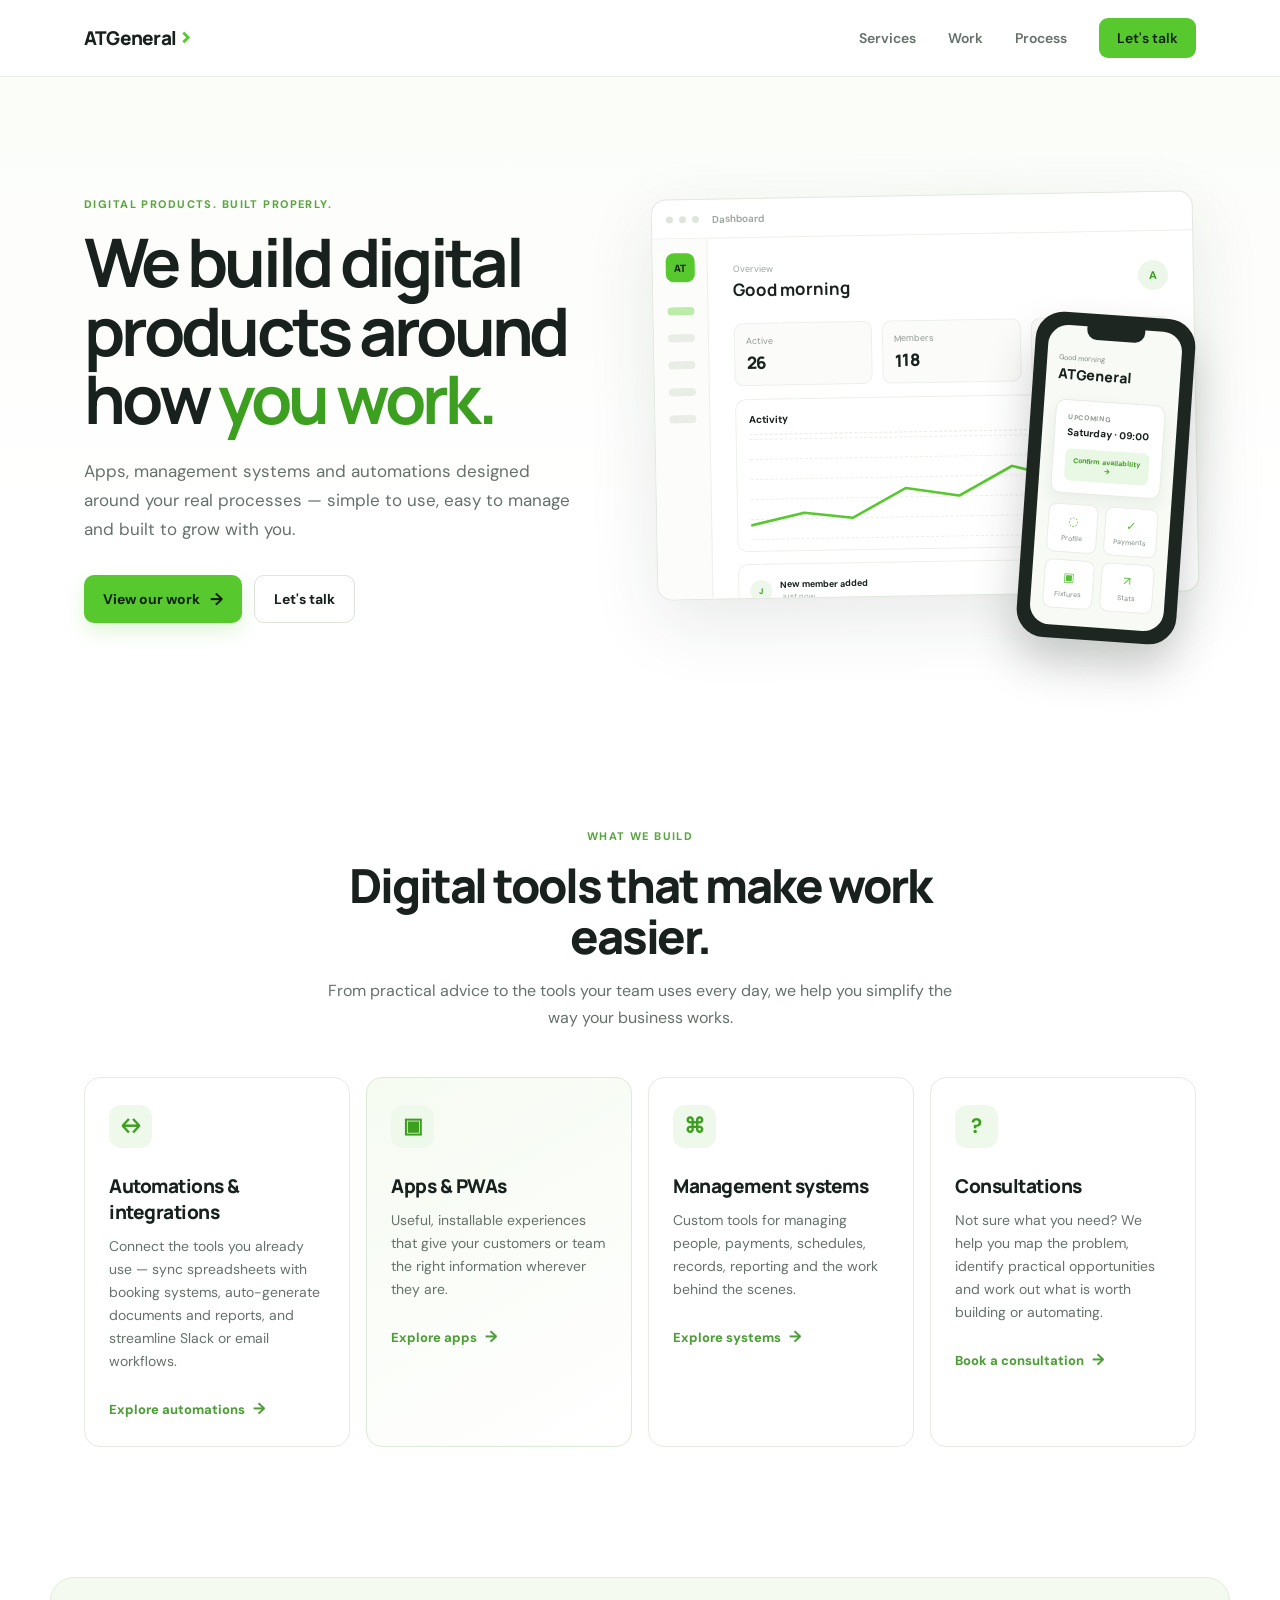
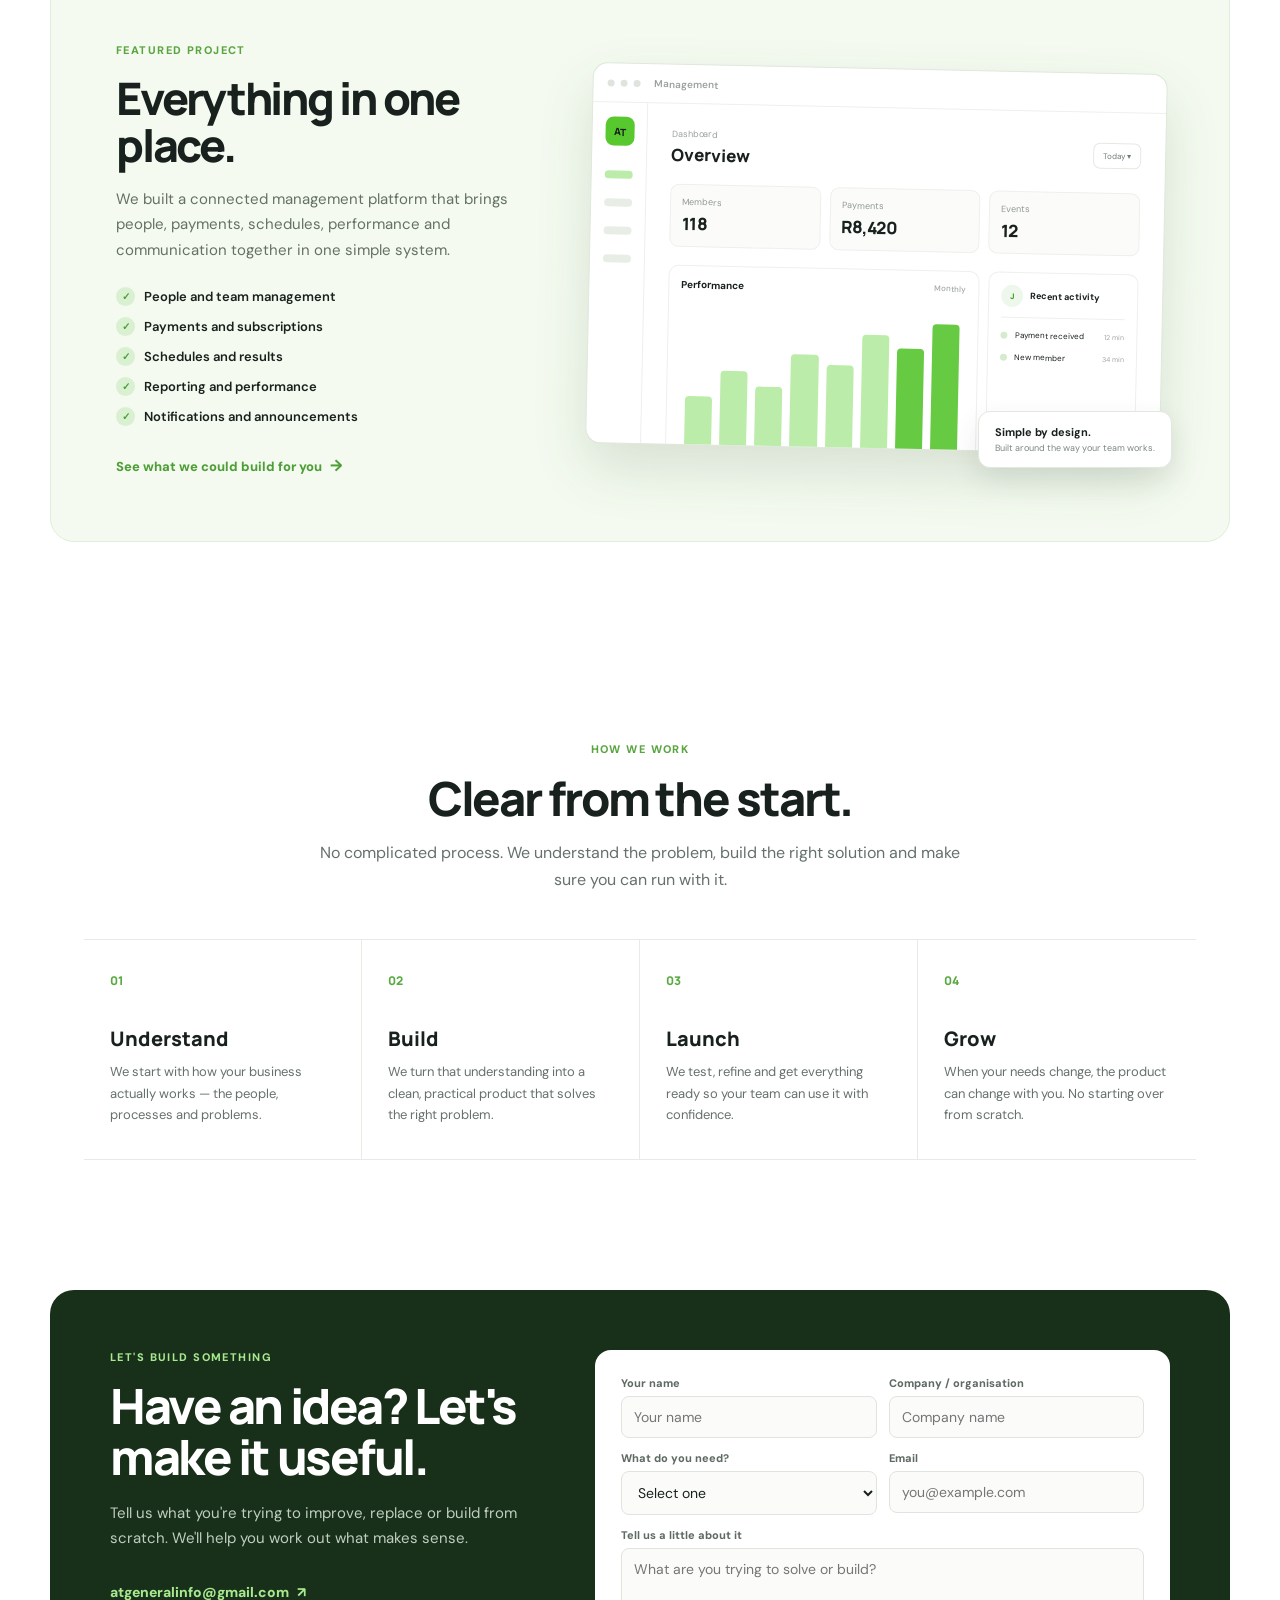
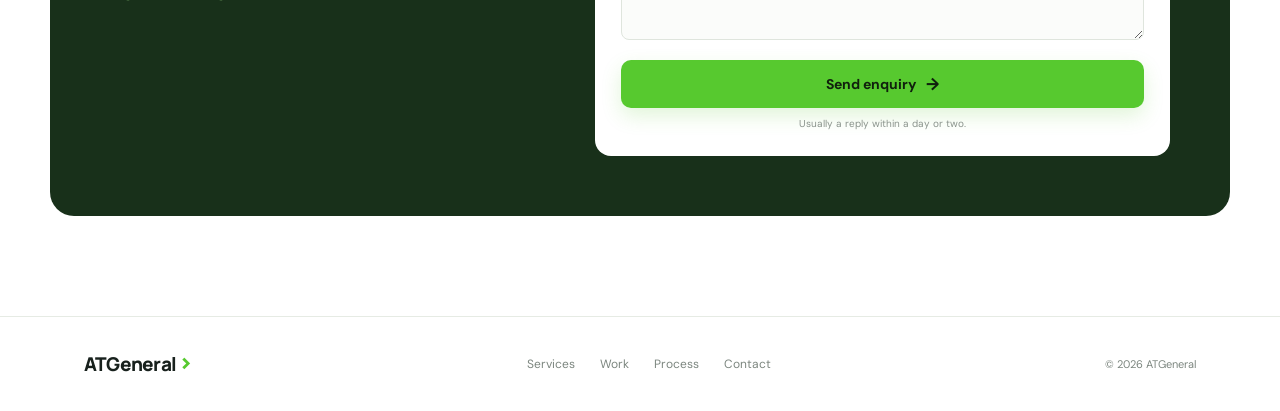
==== commit d5c3698a: "Add files via upload additional updates" ====
--- a/index.html
+++ b/index.html
@@ -3,193 +3,148 @@
 <head>
 <meta charset="UTF-8" />
 <meta name="viewport" content="width=device-width, initial-scale=1.0" />
-<title>ATGeneral — automation, PWAs, systems &amp; consulting</title>
-<meta name="description" content="ATGeneral builds custom automations, progressive web apps, and management systems — plus consulting to help you figure out what you actually need." />
-
-<meta property="og:title" content="ATGeneral — automation, PWAs, systems & consulting" />
-<meta property="og:description" content="We build the software your operation runs on — automations, progressive web apps, management systems, and the consulting to get there." />
+<title>ATGeneral — Digital products built around how you work</title>
+<meta name="description" content="ATGeneral builds websites, apps and management systems around how your business actually works." />
+<meta property="og:title" content="ATGeneral — Digital products built around how you work" />
+<meta property="og:description" content="Websites, apps and management systems built around how your business actually works." />
 <meta property="og:type" content="website" />
-
 <link rel="icon" href="/favicon.svg" type="image/svg+xml" />
 <link rel="canonical" href="https://atgeneral.co" />
-
 <link rel="preconnect" href="https://fonts.googleapis.com">
-<link href="https://fonts.googleapis.com/css2?family=Sora:wght@500;600;700;800&family=IBM+Plex+Sans:wght@400;500;600&family=JetBrains+Mono:wght@400;500;600;700&display=swap" rel="stylesheet">
+<link href="https://fonts.googleapis.com/css2?family=DM+Sans:wght@400;500;600;700&family=Manrope:wght@600;700;800&display=swap" rel="stylesheet">
 <link rel="stylesheet" href="styles.css" />
 </head>
 <body>
-
 <header class="nav">
   <div class="wrap nav-inner">
-    <a href="#top" class="logo">ATGeneral<span class="dot">.</span></a>
-    <nav class="links" id="navLinks">
-      <a href="#services">services</a>
-      <a href="#work">work</a>
-      <a href="#contact" class="nav-cta">get in touch</a>
+    <a href="#top" class="logo" aria-label="ATGeneral home">ATGeneral<span>›</span></a>
+    <nav class="links" id="navLinks" aria-label="Main navigation">
+      <a href="#services">Services</a>
+      <a href="#work">Work</a>
+      <a href="#process">Process</a>
+      <a href="#contact" class="nav-cta">Let's talk</a>
     </nav>
     <button class="menu-toggle" id="menuToggle" aria-label="Toggle menu" aria-expanded="false">Menu</button>
   </div>
 </header>
 
 <main id="top">
-
   <section class="hero">
     <div class="wrap hero-grid">
-      <div>
-        <p class="eyebrow">automation · pwas · systems · consulting</p>
-        <h1 class="display">We build the software your <span>operation</span> runs on.</h1>
-        <p class="lead">ATGeneral designs and builds custom automations, progressive web apps, and management systems — shaped around how your business actually works, not squeezed into a template. Not sure which one you need? That's what the consulting is for.</p>
+      <div class="hero-copy">
+        <p class="eyebrow">DIGITAL PRODUCTS. BUILT PROPERLY.</p>
+        <h1>We build digital products around how <span>you work.</span></h1>
+        <p class="lead">Apps, management systems and automations designed around your real processes — simple to use, easy to manage and built to grow with you.</p>
         <div class="hero-actions">
-          <a href="#contact" class="btn btn-primary">Get in touch</a>
-          <a href="#work" class="btn btn-ghost">See our work</a>
+          <a href="#work" class="btn btn-primary">View our work <span>→</span></a>
+          <a href="#contact" class="btn btn-secondary">Let's talk</a>
         </div>
       </div>
-      <div class="terminal">
-        <div class="term-bar"><span></span><span></span><span></span><div class="tlabel">atgeneral — build log</div></div>
-        <div class="term-body">
-          <div class="term-line"><span class="prompt">$</span> <span class="cmd">atgeneral new automation</span></div>
-          <div class="term-line ok">&nbsp;&nbsp;✓ connected, no more re-typing</div>
-          <div class="term-line"><span class="prompt">$</span> <span class="cmd">atgeneral new pwa</span></div>
-          <div class="term-line ok">&nbsp;&nbsp;✓ installable, offline-ready</div>
-          <div class="term-line"><span class="prompt">$</span> <span class="cmd">atgeneral new management-system</span></div>
-          <div class="term-line ok">&nbsp;&nbsp;✓ connected to the rest</div>
-          <div class="term-line"><span class="prompt">$</span> <span class="cmd">atgeneral book consult</span></div>
-          <div class="term-line ok">&nbsp;&nbsp;✓ scheduled</div>
-          <div class="term-line"><span class="prompt">$</span> <span class="term-cursor"></span></div>
-        </div>
-      </div>
-    </div>
-  </section>
 
-  <section id="services">
-    <div class="wrap">
-      <div class="section-head">
-        <p class="eyebrow">what we build</p>
-        <h2>One studio, four ways to work with us</h2>
-        <p>Most projects end up needing more than one of these. We build them to work together from day one.</p>
-      </div>
-      <div class="services-grid">
-        <div class="svc-card">
-          <div class="svc-num">01 / automation</div>
-          <h3>Automations &amp; Integrations</h3>
-          <p>Connect the tools you already use and cut out the busywork — syncing data, generating documents, routing messages, so nothing gets typed twice.</p>
-        </div>
-        <div class="svc-card">
-          <div class="svc-num">02 / pwa</div>
-          <h3>Progressive Web Apps</h3>
-          <p>Installable, works offline, feels native — without the cost and delay of an app-store build.</p>
-        </div>
-        <div class="svc-card">
-          <div class="svc-num">03 / system</div>
-          <h3>Management Systems</h3>
-          <p>The back-office tools that run day-to-day operations — records, payments, scheduling, whatever needs tracking.</p>
-        </div>
-        <div class="svc-card">
-          <div class="svc-num">04 / consult</div>
-          <h3>Consultations</h3>
-          <p>Not sure yet what you need built? A short session to map out the right approach before anything gets built.</p>
-        </div>
-      </div>
-    </div>
-  </section>
-
-  <section class="work" id="work">
-    <div class="wrap">
-      <div class="section-head">
-        <p class="eyebrow">one recent project</p>
-        <h2>A club, end to end</h2>
-        <p>For a grassroots sports club, we built two connected pieces: a management system for the committee, and a companion app for players and parents. Same approach applies to a gym, a clinic, a retailer — different data, same idea.</p>
-      </div>
-      <div class="case-grid">
-        <div class="case-card">
-          <div class="ctag">management system</div>
-          <h4>Clubhouse</h4>
-          <p class="desc">Roster, subs, matchday squads and stock, in one place for the committee to run.</p>
-          <div class="mini-table">
-            <div class="mt-bar"><span></span><span></span><span></span></div>
-            <div class="mt-body">
-              <div class="mt-row"><div class="av"></div><div class="bar" style="width:70%"></div><div class="mt-pill pill-g">Paid</div></div>
-              <div class="mt-row"><div class="av"></div><div class="bar" style="width:55%"></div><div class="mt-pill pill-g">Paid</div></div>
-              <div class="mt-row"><div class="av"></div><div class="bar" style="width:60%"></div><div class="mt-pill pill-a">Partial</div></div>
+      <div class="product-stage" aria-label="ATGeneral product preview">
+        <div class="stage-glow"></div>
+        <div class="browser-card">
+          <div class="browser-top"><span></span><span></span><span></span><b>Dashboard</b></div>
+          <div class="browser-body">
+            <aside class="side-nav"><div class="side-logo">AT</div><i class="active"></i><i></i><i></i><i></i><i></i></aside>
+            <div class="dash">
+              <div class="dash-head"><div><small>Overview</small><strong>Good morning</strong></div><div class="avatar">A</div></div>
+              <div class="stats"><div><small>Active</small><b>26</b></div><div><small>Members</small><b>118</b></div><div><small>Revenue</small><b>R12.5k</b></div></div>
+              <div class="chart-card"><div class="chart-title"><span>Activity</span><em>Last 30 days</em></div><div class="chart"><i></i><i></i><i></i><i></i><i></i><i></i><i></i><i></i><svg viewBox="0 0 420 130" preserveAspectRatio="none" aria-hidden="true"><polyline points="0,108 55,94 105,101 160,67 215,77 270,43 320,58 365,24 420,38" fill="none" stroke="currentColor" stroke-width="3" stroke-linecap="round" stroke-linejoin="round"/></svg></div></div>
+              <div class="activity"><div class="activity-row"><span class="avatar-sm">J</span><div><b>New member added</b><small>Just now</small></div><strong>View</strong></div><div class="activity-row"><span class="avatar-sm">S</span><div><b>Payment received</b><small>12 min ago</small></div><strong>View</strong></div></div>
             </div>
           </div>
         </div>
-        <div class="case-card">
-          <div class="ctag">progressive web app</div>
-          <h4>Sideline</h4>
-          <p class="desc">Fixtures, payments and notices, in the pockets of every player and parent.</p>
-          <div class="mini-phone">
-            <div class="mini-screen">
-              <div class="msp-top"><div class="g">good morning</div><div class="c">Riverside HC</div></div>
-              <div class="msp-card">
-                <div class="r"><span>next fixture</span><b>Sat 09:00</b></div>
-                <div class="r"><span>subs</span><b style="color:#38e08f">up to date</b></div>
-              </div>
-              <div class="msp-tiles"><div class="msp-tile"></div><div class="msp-tile"></div><div class="msp-tile"></div><div class="msp-tile"></div></div>
-            </div>
+        <div class="phone-card">
+          <div class="phone-notch"></div>
+          <div class="phone-screen">
+            <div class="phone-head"><small>Good morning</small><b>ATGeneral</b></div>
+            <div class="next-card"><small>UPCOMING</small><b>Saturday · 09:00</b><span>Confirm availability →</span></div>
+            <div class="phone-grid"><div><span>◌</span><small>Profile</small></div><div><span>✓</span><small>Payments</small></div><div><span>▣</span><small>Fixtures</small></div><div><span>↗</span><small>Stats</small></div></div>
           </div>
         </div>
       </div>
     </div>
   </section>
 
-  <section>
+  <section class="services" id="services">
     <div class="wrap">
-      <div class="section-head">
-        <p class="eyebrow">how it runs</p>
-        <h2>Three steps, no surprises</h2>
+      <div class="section-intro center">
+        <p class="eyebrow">WHAT WE BUILD</p>
+        <h2>Digital tools that make work easier.</h2>
+        <p>From practical advice to the tools your team uses every day, we help you simplify the way your business works.</p>
       </div>
-      <div class="log-strip">
-        <div class="log-row"><span class="tag">[01]</span><span class="txt"><b>Understand the operation.</b> We start with how work actually happens, not a feature list.</span></div>
-        <div class="log-row"><span class="tag">[02]</span><span class="txt"><b>Build the right piece.</b> Automation, app, or system — sometimes more than one, built to work together.</span></div>
-        <div class="log-row"><span class="tag">[03]</span><span class="txt"><b>Hand it over properly.</b> Documented, deployed, and yours to run — no lock-in.</span></div>
+      <div class="services-grid">
+        <article class="service-card"><div class="service-icon">↔</div><h3>Automations &amp; integrations</h3><p>Connect the tools you already use — sync spreadsheets with booking systems, auto-generate documents and reports, and streamline Slack or email workflows.</p><a href="#contact">Explore automations <span>→</span></a></article>
+        <article class="service-card featured"><div class="service-icon">▣</div><h3>Apps &amp; PWAs</h3><p>Useful, installable experiences that give your customers or team the right information wherever they are.</p><a href="#contact">Explore apps <span>→</span></a></article>
+        <article class="service-card"><div class="service-icon">⌘</div><h3>Management systems</h3><p>Custom tools for managing people, payments, schedules, records, reporting and the work behind the scenes.</p><a href="#contact">Explore systems <span>→</span></a></article>
+        <article class="service-card"><div class="service-icon">?</div><h3>Consultations</h3><p>Not sure what you need? We help you map the problem, identify practical opportunities and work out what is worth building or automating.</p><a href="#contact">Book a consultation <span>→</span></a></article>
       </div>
     </div>
   </section>
 
-  <section id="contact">
-    <div class="wrap contact-grid">
-      <div>
-        <p class="eyebrow">talk to us</p>
-        <h2 class="display" style="font-size:clamp(24px,2.8vw,32px);margin:12px 0 14px;color:var(--white);">Tell us what you're trying to build</h2>
-        <p style="color:var(--text-soft);font-size:15.5px;line-height:1.6;margin:0;">An automation that saves your team hours a week, an internal tool your business has outgrown a spreadsheet for, or just a conversation about where to start — send us the shape of it and we'll get back to you.</p>
-        <div class="contact-points">
-          <div class="cp"><div class="dot2"></div><div><b>Any industry</b><span>Clubs, clinics, retailers, agencies — if it runs on data and process, we can build it.</span></div></div>
-          <div class="cp"><div class="dot2"></div><div><b>Any stage</b><span>A brand-new idea, or replacing something that's outgrown its spreadsheet.</span></div></div>
+  <section class="feature" id="work">
+    <div class="wrap feature-card">
+      <div class="feature-copy">
+        <p class="eyebrow">FEATURED PROJECT</p>
+        <h2>Everything in one place.</h2>
+        <p>We built a connected management platform that brings people, payments, schedules, performance and communication together in one simple system.</p>
+        <ul>
+          <li><span>✓</span> People and team management</li>
+          <li><span>✓</span> Payments and subscriptions</li>
+          <li><span>✓</span> Schedules and results</li>
+          <li><span>✓</span> Reporting and performance</li>
+          <li><span>✓</span> Notifications and announcements</li>
+        </ul>
+        <a href="#contact" class="text-link">See what we could build for you <span>→</span></a>
+      </div>
+      <div class="feature-visual">
+        <div class="feature-browser">
+          <div class="browser-top"><span></span><span></span><span></span><b>Management</b></div>
+          <div class="feature-dashboard">
+            <div class="feature-side"><div class="side-logo">AT</div><div class="fside active"></div><div class="fside"></div><div class="fside"></div><div class="fside"></div></div>
+            <div class="feature-main"><div class="feature-toolbar"><div><small>Dashboard</small><b>Overview</b></div><span>Today ▾</span></div><div class="feature-stats"><div><small>Members</small><b>118</b></div><div><small>Payments</small><b>R8,420</b></div><div><small>Events</small><b>12</b></div></div><div class="feature-bottom"><div class="f-chart"><div class="chart-title"><span>Performance</span><em>Monthly</em></div><div class="bars"><i style="height:36%"></i><i style="height:55%"></i><i style="height:44%"></i><i style="height:68%"></i><i style="height:61%"></i><i style="height:83%"></i><i style="height:74%"></i><i style="height:92%"></i></div></div><div class="f-list"><div><span class="avatar-sm">J</span><b>Recent activity</b></div><div><span></span><p>Payment received</p><small>12 min</small></div><div><span></span><p>New member</p><small>34 min</small></div></div></div></div>
+          </div>
         </div>
-        <p class="direct-email">Prefer email? Write to us at <a href="mailto:atgeneralinfo@gmail.com">atgeneralinfo@gmail.com</a></p>
+        <div class="floating-note"><strong>Simple by design.</strong><span>Built around the way your team works.</span></div>
       </div>
-      <div>
-        <div class="form-success" id="formSuccess" role="status">// success — we've got your details and will be in touch shortly.</div>
-        <div class="form-error" id="formError" role="alert">// error — something went wrong. try again, or email us directly.</div>
+    </div>
+  </section>
+
+  <section class="process" id="process">
+    <div class="wrap">
+      <div class="section-intro center"><p class="eyebrow">HOW WE WORK</p><h2>Clear from the start.</h2><p>No complicated process. We understand the problem, build the right solution and make sure you can run with it.</p></div>
+      <div class="process-grid">
+        <article><span class="process-number">01</span><h3>Understand</h3><p>We start with how your business actually works — the people, processes and problems.</p></article>
+        <article><span class="process-number">02</span><h3>Build</h3><p>We turn that understanding into a clean, practical product that solves the right problem.</p></article>
+        <article><span class="process-number">03</span><h3>Launch</h3><p>We test, refine and get everything ready so your team can use it with confidence.</p></article>
+        <article><span class="process-number">04</span><h3>Grow</h3><p>When your needs change, the product can change with you. No starting over from scratch.</p></article>
+      </div>
+    </div>
+  </section>
+
+  <section class="contact" id="contact">
+    <div class="wrap contact-card">
+      <div class="contact-copy"><p class="eyebrow">LET'S BUILD SOMETHING</p><h2>Have an idea? Let's make it useful.</h2><p>Tell us what you're trying to improve, replace or build from scratch. We'll help you work out what makes sense.</p><a class="email-link" href="mailto:atgeneralinfo@gmail.com">atgeneralinfo@gmail.com <span>↗</span></a></div>
+      <div class="contact-form-wrap">
+        <div class="form-success" id="formSuccess" role="status">Thanks — we've got your details and will be in touch.</div>
+        <div class="form-error" id="formError" role="alert">Something went wrong. Please try again or email us directly.</div>
         <form class="contact-form" id="contactForm">
-          <div class="form-row">
-            <div class="field"><label for="name">your name</label><input id="name" name="name" type="text" required /></div>
-            <div class="field"><label for="org">company / organisation</label><input id="org" name="org" type="text" required /></div>
-          </div>
-          <div class="form-row">
-            <div class="field"><label for="project">project type</label><input id="project" name="project" type="text" placeholder="Automation, PWA, system, consult…" /></div>
-            <div class="field"><label for="email">email</label><input id="email" name="email" type="email" required /></div>
-          </div>
-          <div class="field"><label for="message">what are you trying to build?</label><textarea id="message" name="message" placeholder="Tell us what you're trying to solve."></textarea></div>
+          <div class="form-row"><div class="field"><label for="name">Your name</label><input id="name" name="name" type="text" required placeholder="Your name" /></div><div class="field"><label for="org">Company / organisation</label><input id="org" name="org" type="text" required placeholder="Company name" /></div></div>
+          <div class="form-row"><div class="field"><label for="project">What do you need?</label><select id="project" name="project"><option value="">Select one</option><option>Automations &amp; integrations</option><option>App / PWA</option><option>Management system</option><option>Consultation</option><option>Not sure yet</option></select></div><div class="field"><label for="email">Email</label><input id="email" name="email" type="email" required placeholder="you@example.com" /></div></div>
+          <div class="field"><label for="message">Tell us a little about it</label><textarea id="message" name="message" placeholder="What are you trying to solve or build?"></textarea></div>
           <input type="text" name="_honey" style="display:none" tabindex="-1" autocomplete="off" />
-          <button type="submit" class="btn btn-primary" id="submitBtn">Send</button>
-          <p class="form-note">Goes straight to our inbox — usually a reply within a day or two.</p>
+          <button type="submit" class="btn btn-primary" id="submitBtn">Send enquiry <span>→</span></button>
+          <p class="form-note">Usually a reply within a day or two.</p>
         </form>
       </div>
     </div>
   </section>
-
 </main>
 
 <footer>
-  <div class="wrap foot-inner">
-    <a href="#top" class="logo">ATGeneral<span class="dot">.</span></a>
-    <div class="foot-links"><a href="#services">services</a><a href="#work">work</a><a href="#contact">contact</a></div>
-    <div class="foot-copy">© <span id="year"></span> ATGeneral</div>
-  </div>
+  <div class="wrap foot-inner"><a href="#top" class="logo">ATGeneral<span>›</span></a><div class="foot-links"><a href="#services">Services</a><a href="#work">Work</a><a href="#process">Process</a><a href="#contact">Contact</a></div><div class="foot-copy">© <span id="year"></span> ATGeneral</div></div>
 </footer>
-
 <script src="script.js"></script>
 </body>
 </html>
--- a/styles.css
+++ b/styles.css
@@ -1,165 +1,17 @@
-:root{
-  --bg:#0b1220;
-  --panel:#121b2e;
-  --panel-2:#0e1626;
-  --text:#dbe4f3;
-  --text-soft:#8b98b3;
-  --green:#38e08f;
-  --green-tint:rgba(56,224,143,0.12);
-  --amber:#ffb454;
-  --amber-tint:rgba(255,180,84,0.12);
-  --line:#1f2a40;
-  --white:#ffffff;
-}
-*{box-sizing:border-box;}
-html{scroll-behavior:smooth;}
-body{margin:0;background:var(--bg);color:var(--text);font-family:'IBM Plex Sans',sans-serif;-webkit-font-smoothing:antialiased;}
-img,svg{display:block;max-width:100%;}
-a{color:inherit;}
-.wrap{max-width:1160px;margin:0 auto;padding:0 32px;}
-@media (max-width:640px){.wrap{padding:0 20px;}}
-.display{font-family:'Sora',sans-serif;font-weight:700;line-height:1.08;letter-spacing:-0.01em;}
-.mono{font-family:'JetBrains Mono',monospace;}
-.eyebrow{
-  font-family:'JetBrains Mono',monospace;font-size:12px;letter-spacing:0.08em;
-  color:var(--green);font-weight:600;display:flex;align-items:center;gap:8px;
-}
-.eyebrow::before{content:"$";color:var(--text-soft);}
-::selection{background:var(--green);color:var(--bg);}
-:focus-visible{outline:2.5px solid var(--green);outline-offset:3px;}
-
-header.nav{position:sticky;top:0;z-index:50;background:rgba(11,18,32,0.88);backdrop-filter:blur(8px);border-bottom:1px solid var(--line);}
-.nav-inner{display:flex;align-items:center;justify-content:space-between;padding:18px 0;}
-.logo{font-family:'JetBrains Mono';font-weight:700;font-size:18px;text-decoration:none;color:var(--white);}
-.logo .dot{color:var(--green);}
-nav.links{display:flex;gap:30px;align-items:center;}
-nav.links a{font-size:14px;font-weight:500;text-decoration:none;color:var(--text-soft);font-family:'JetBrains Mono';}
-nav.links a:hover{color:var(--green);}
-.nav-cta{padding:9px 18px;background:var(--green);color:var(--bg)!important;border-radius:4px;font-size:13px;font-weight:700;}
-.nav-cta:hover{background:#4ff0a0;}
-.menu-toggle{display:none;background:none;border:1px solid var(--line);color:var(--text);padding:8px 14px;font-family:'JetBrains Mono';font-size:12px;cursor:pointer;border-radius:4px;}
-@media (max-width:840px){
-  nav.links{display:none;position:absolute;top:100%;left:0;right:0;background:var(--bg);border-bottom:1px solid var(--line);flex-direction:column;align-items:flex-start;padding:8px 20px 20px;}
-  nav.links.open{display:flex;}
-  nav.links a{padding:12px 0;width:100%;border-bottom:1px solid var(--line);}
-  nav.links a.nav-cta{width:auto;margin-top:10px;text-align:center;border-bottom:none;}
-  .menu-toggle{display:block;}
-}
-
-.hero{padding:76px 0 40px;}
-.hero-grid{display:grid;grid-template-columns:1.05fr 0.95fr;gap:56px;align-items:center;}
-@media (max-width:960px){.hero-grid{grid-template-columns:1fr;}}
-.hero h1{font-size:clamp(34px,4.6vw,54px);margin:16px 0 20px;color:var(--white);}
-.hero h1 span{color:var(--green);}
-.hero p.lead{font-size:17px;line-height:1.6;color:var(--text-soft);max-width:480px;margin:0 0 28px;}
-.hero-actions{display:flex;gap:12px;flex-wrap:wrap;}
-.btn{display:inline-flex;align-items:center;gap:8px;padding:13px 24px;border-radius:5px;font-weight:700;font-size:14px;text-decoration:none;border:1.5px solid transparent;cursor:pointer;font-family:'IBM Plex Sans',sans-serif;}
-.btn-primary{background:var(--green);color:var(--bg);}
-.btn-primary:hover{background:#4ff0a0;}
-.btn-primary:disabled{opacity:0.6;cursor:not-allowed;}
-.btn-ghost{background:transparent;border-color:var(--line);color:var(--text);}
-.btn-ghost:hover{border-color:var(--green);color:var(--green);}
-
-/* terminal window signature */
-.terminal{background:var(--panel);border:1px solid var(--line);border-radius:10px;overflow:hidden;box-shadow:0 30px 60px -30px rgba(0,0,0,0.6);}
-.term-bar{background:var(--panel-2);padding:11px 14px;display:flex;align-items:center;gap:7px;border-bottom:1px solid var(--line);}
-.term-bar span{width:10px;height:10px;border-radius:50%;}
-.term-bar span:nth-child(1){background:#ff5f57;}
-.term-bar span:nth-child(2){background:#febc2e;}
-.term-bar span:nth-child(3){background:#28c840;}
-.term-bar .tlabel{margin-left:8px;font-family:'JetBrains Mono';font-size:11px;color:var(--text-soft);}
-.term-body{padding:20px 22px;font-family:'JetBrains Mono';font-size:13px;line-height:2;}
-.term-line{color:var(--text-soft);}
-.term-line .prompt{color:var(--green);}
-.term-line .cmd{color:var(--white);}
-.term-line.ok{color:var(--green);}
-.term-cursor{display:inline-block;width:8px;height:14px;background:var(--green);vertical-align:middle;animation:blink 1s step-end infinite;}
-@keyframes blink{50%{opacity:0;}}
-
-section{padding:88px 0;}
-@media (max-width:640px){section{padding:56px 0;}}
-.section-head{max-width:600px;margin-bottom:48px;}
-.section-head h2{font-family:'Sora';font-size:clamp(26px,3vw,38px);color:var(--white);margin:12px 0 14px;font-weight:700;}
-.section-head p{font-size:16px;color:var(--text-soft);line-height:1.6;margin:0;}
-
-/* SERVICES */
-.services-grid{display:grid;grid-template-columns:repeat(4,1fr);gap:16px;}
-@media (max-width:1040px){.services-grid{grid-template-columns:repeat(2,1fr);}}
-@media (max-width:560px){.services-grid{grid-template-columns:1fr;}}
-.svc-card{background:var(--panel);border:1px solid var(--line);border-radius:8px;padding:26px 22px;}
-.svc-card:hover{border-color:var(--green);}
-.svc-num{font-family:'JetBrains Mono';font-size:11px;color:var(--green);letter-spacing:0.06em;margin-bottom:14px;}
-.svc-card h3{font-family:'Sora';font-size:18px;margin:0 0 10px;color:var(--white);font-weight:700;}
-.svc-card p{font-size:14px;line-height:1.6;color:var(--text-soft);margin:0;}
-
-/* WORK */
-.work{background:var(--panel-2);border-top:1px solid var(--line);border-bottom:1px solid var(--line);}
-.case-grid{display:grid;grid-template-columns:1fr 1fr;gap:20px;}
-@media (max-width:860px){.case-grid{grid-template-columns:1fr;}}
-.case-card{background:var(--panel);border:1px solid var(--line);border-radius:8px;padding:22px;}
-.case-card .ctag{font-family:'JetBrains Mono';font-size:10.5px;color:var(--amber);letter-spacing:0.06em;text-transform:uppercase;margin-bottom:10px;}
-.case-card h4{font-family:'Sora';font-size:18px;margin:0 0 8px;color:var(--white);font-weight:700;}
-.case-card p.desc{font-size:13px;color:var(--text-soft);line-height:1.55;margin:0 0 18px;}
-
-.mini-table{background:#0e1626;border:1px solid var(--line);border-radius:6px;overflow:hidden;}
-.mt-bar{background:#0a1220;padding:8px 12px;display:flex;gap:6px;align-items:center;border-bottom:1px solid var(--line);}
-.mt-bar span{width:6px;height:6px;border-radius:50%;background:#2a3854;}
-.mt-body{padding:12px;}
-.mt-row{display:grid;grid-template-columns:16px 1fr 54px;gap:8px;align-items:center;padding:6px 0;}
-.mt-row .av{width:14px;height:14px;border-radius:50%;background:var(--green-tint);}
-.mt-row .bar{height:6px;border-radius:2px;background:#1c2740;}
-.mt-pill{font-family:'JetBrains Mono';font-size:9px;padding:2px 6px;border-radius:8px;text-align:center;font-weight:600;}
-.pill-g{background:var(--green-tint);color:var(--green);}
-.pill-a{background:var(--amber-tint);color:var(--amber);}
-
-.mini-phone{width:150px;margin:0 auto;background:#050810;border:1px solid var(--line);border-radius:20px;padding:9px;}
-.mini-screen{background:#0e1626;border-radius:13px;overflow:hidden;}
-.msp-top{background:linear-gradient(135deg,#134030,var(--panel));color:white;padding:12px 12px 18px;}
-.msp-top .g{font-family:'JetBrains Mono';font-size:8px;opacity:0.7;text-transform:uppercase;color:var(--green);}
-.msp-top .c{font-family:'Sora';font-size:12.5px;font-weight:700;margin-top:2px;}
-.msp-card{background:#121b2e;border:1px solid var(--line);margin:-10px 10px 0;border-radius:7px;padding:10px;}
-.msp-card .r{display:flex;justify-content:space-between;font-size:10px;margin-bottom:5px;color:var(--text-soft);font-family:'JetBrains Mono';}
-.msp-card .r b{color:var(--white);}
-.msp-tiles{display:grid;grid-template-columns:1fr 1fr;gap:6px;padding:10px;}
-.msp-tile{background:#121b2e;border:1px solid var(--line);border-radius:6px;height:34px;}
-
-/* process log strip */
-.log-strip{display:flex;flex-direction:column;border:1px solid var(--line);border-radius:8px;overflow:hidden;background:var(--panel);}
-.log-row{display:grid;grid-template-columns:100px 1fr;gap:16px;padding:16px 20px;border-bottom:1px solid var(--line);font-family:'JetBrains Mono';font-size:13px;align-items:baseline;}
-.log-row:last-child{border-bottom:none;}
-.log-row .tag{color:var(--green);}
-.log-row .txt{color:var(--text-soft);}
-.log-row .txt b{color:var(--white);font-family:'IBM Plex Sans';font-weight:600;}
-
-/* CONTACT */
-.contact-grid{display:grid;grid-template-columns:0.85fr 1.15fr;gap:56px;}
-@media (max-width:880px){.contact-grid{grid-template-columns:1fr;}}
-.contact-points{display:flex;flex-direction:column;gap:20px;margin-top:26px;}
-.cp{display:flex;gap:12px;}
-.cp .dot2{width:6px;height:6px;background:var(--green);margin-top:8px;flex:none;border-radius:50%;}
-.cp b{display:block;font-size:14.5px;margin-bottom:2px;color:var(--white);}
-.cp span{font-size:13.5px;color:var(--text-soft);line-height:1.5;}
-.direct-email{margin-top:26px;font-size:13.5px;color:var(--text-soft);}
-.direct-email a{color:var(--green);font-weight:700;text-decoration:none;}
-.direct-email a:hover{text-decoration:underline;}
-form.contact-form{background:var(--panel);border:1px solid var(--line);border-radius:8px;padding:28px;}
-.form-row{display:grid;grid-template-columns:1fr 1fr;gap:14px;margin-bottom:14px;}
-@media (max-width:520px){.form-row{grid-template-columns:1fr;}}
-form.contact-form label{display:block;font-family:'JetBrains Mono';font-size:10.5px;letter-spacing:0.05em;text-transform:uppercase;color:var(--text-soft);margin-bottom:6px;}
-form.contact-form input, form.contact-form textarea{width:100%;padding:10px 11px;border:1px solid var(--line);border-radius:4px;font-family:'IBM Plex Sans';font-size:14px;background:var(--bg);color:var(--text);}
-form.contact-form input:focus, form.contact-form textarea:focus{outline:none;border-color:var(--green);box-shadow:0 0 0 3px var(--green-tint);}
-form.contact-form textarea{min-height:96px;resize:vertical;}
-form.contact-form .field{margin-bottom:14px;}
-form.contact-form .btn-primary{width:100%;justify-content:center;margin-top:4px;}
-.form-note{font-size:11.5px;color:var(--text-soft);margin-top:10px;text-align:center;}
-.form-success,.form-error{display:none;padding:12px 14px;border-radius:4px;font-size:13.5px;font-weight:600;margin-bottom:14px;font-family:'JetBrains Mono';}
-.form-success{background:var(--green-tint);color:var(--green);}
-.form-error{background:rgba(255,95,87,0.12);color:#ff5f57;}
-
-footer{padding:36px 0;border-top:1px solid var(--line);}
-.foot-inner{display:flex;justify-content:space-between;align-items:center;flex-wrap:wrap;gap:14px;}
-.foot-inner .logo{font-size:15px;}
-.foot-links{display:flex;gap:22px;}
-.foot-links a{font-size:12.5px;color:var(--text-soft);text-decoration:none;font-family:'JetBrains Mono';}
-.foot-links a:hover{color:var(--green);}
-.foot-copy{font-size:12px;color:var(--text-soft);font-family:'JetBrains Mono';}
+:root{--ink:#18211d;--muted:#66716b;--green:#57c92f;--green-dark:#3d9f20;--mint:#eef9e9;--line:#e6ebe4;--white:#fff;--soft:#f8faf7;--shadow:0 24px 70px rgba(33,52,38,.10)}
+*{box-sizing:border-box}html{scroll-behavior:smooth}body{margin:0;background:#fff;color:var(--ink);font-family:'DM Sans',sans-serif;-webkit-font-smoothing:antialiased}a{color:inherit}img,svg{display:block;max-width:100%}.wrap{max-width:1180px;margin:0 auto;padding:0 34px}@media(max-width:640px){.wrap{padding:0 20px}}
+::selection{background:var(--green);color:#10200d}:focus-visible{outline:3px solid #9ae784;outline-offset:3px}.logo{font-family:'Manrope',sans-serif;font-size:19px;font-weight:800;text-decoration:none;letter-spacing:-.04em}.logo span{color:var(--green);font-size:24px;line-height:0;margin-left:2px}
+.nav{position:sticky;top:0;z-index:50;background:rgba(255,255,255,.9);backdrop-filter:blur(14px);border-bottom:1px solid rgba(230,235,228,.85)}.nav-inner{height:76px;display:flex;align-items:center;justify-content:space-between}.links{display:flex;align-items:center;gap:32px}.links a{font-size:14px;font-weight:600;text-decoration:none;color:#657069}.links a:hover{color:var(--ink)}.links .nav-cta{background:var(--green);color:#10200d;padding:11px 18px;border-radius:9px}.links .nav-cta:hover{background:#68d840}.menu-toggle{display:none;border:1px solid var(--line);background:#fff;border-radius:9px;padding:9px 13px;font:600 13px 'DM Sans';color:var(--ink)}
+@media(max-width:800px){.links{display:none;position:absolute;top:76px;left:0;right:0;background:#fff;border-bottom:1px solid var(--line);padding:10px 20px 20px;flex-direction:column;align-items:stretch;gap:0}.links.open{display:flex}.links a{padding:14px 0;border-bottom:1px solid var(--line)}.links .nav-cta{margin-top:10px;text-align:center;border:0}.menu-toggle{display:block}}
+.hero{padding:78px 0 84px;background:linear-gradient(180deg,#fbfdf9 0%,#fff 78%)}.hero-grid{display:grid;grid-template-columns:.91fr 1.09fr;gap:40px;align-items:center}.hero-copy{padding:20px 0 0}.eyebrow{margin:0 0 17px;font-size:11px;font-weight:800;letter-spacing:.13em;color:#5aa541}.hero h1{font-family:'Manrope',sans-serif;font-size:clamp(43px,5.3vw,67px);line-height:1.02;letter-spacing:-.055em;margin:0 0 24px;max-width:620px}.hero h1 span{color:var(--green-dark)}.lead{font-size:17px;line-height:1.7;color:var(--muted);max-width:530px;margin:0 0 31px}.hero-actions{display:flex;gap:12px;flex-wrap:wrap}.btn{display:inline-flex;justify-content:center;align-items:center;gap:10px;border:0;border-radius:10px;padding:13px 19px;font:700 14px 'DM Sans';text-decoration:none;cursor:pointer;transition:.2s ease}.btn span{font-size:17px}.btn-primary{background:var(--green);color:#10200d;box-shadow:0 8px 20px rgba(87,201,47,.18)}.btn-primary:hover{background:#68d840;transform:translateY(-1px)}.btn-secondary{background:#fff;border:1px solid #dce3d9;color:var(--ink)}.btn-secondary:hover{border-color:#b7c4b3;background:#fbfcfa}
+.product-stage{position:relative;min-height:490px;padding:40px 0 0 42px}.stage-glow{position:absolute;width:440px;height:440px;border-radius:50%;background:radial-gradient(circle,#e8f8df 0%,rgba(238,249,233,.55) 43%,rgba(238,249,233,0) 70%);right:0;top:10px}.browser-card{position:relative;background:#fff;border:1px solid #e2e8df;border-radius:15px;box-shadow:var(--shadow);overflow:hidden;transform:rotate(-1deg)}.browser-top{height:39px;border-bottom:1px solid #edf0eb;display:flex;align-items:center;gap:6px;padding:0 14px;color:#9aa39d}.browser-top>span{width:7px;height:7px;border-radius:50%;background:#dfe5dd}.browser-top b{font-size:10px;font-weight:600;margin-left:7px}.browser-body{display:flex;height:360px}.side-nav{width:55px;border-right:1px solid #edf0eb;padding:14px 13px;background:#fcfdfb}.side-logo{width:29px;height:29px;border-radius:8px;background:var(--green);display:grid;place-items:center;font:800 10px 'Manrope';margin-bottom:25px}.side-nav i,.fside{height:8px;width:27px;border-radius:5px;background:#e8eee6;display:block;margin:0 auto 19px}.side-nav i.active,.fside.active{background:#bceca9}.dash{flex:1;padding:25px}.dash-head{display:flex;justify-content:space-between;align-items:center}.dash-head small,.feature-toolbar small{display:block;font-size:9px;color:#9aa39d;margin-bottom:3px}.dash-head strong{font:700 17px 'Manrope'}.avatar{width:30px;height:30px;border-radius:50%;background:#edf7e9;display:grid;place-items:center;color:var(--green-dark);font-size:11px;font-weight:800}.stats{display:grid;grid-template-columns:repeat(3,1fr);gap:10px;margin:22px 0 13px}.stats>div,.feature-stats>div{background:#fbfcfa;border:1px solid #edf0eb;border-radius:9px;padding:11px}.stats small,.feature-stats small{display:block;font-size:9px;color:#909a93;margin-bottom:4px}.stats b,.feature-stats b{font:800 17px 'Manrope';letter-spacing:-.03em}.chart-card{border:1px solid #edf0eb;border-radius:10px;padding:13px 13px 7px}.chart-title{display:flex;justify-content:space-between;font-size:10px;font-weight:700}.chart-title em{font-style:normal;color:#a0a9a2;font-size:8px;font-weight:500}.chart{height:110px;position:relative;margin-top:8px;color:var(--green)}.chart i{display:block;border-top:1px dashed #edf0eb;position:absolute;left:0;right:0}.chart i:nth-child(1){top:5px}.chart i:nth-child(2){top:25px}.chart i:nth-child(3){top:45px}.chart i:nth-child(4){top:65px}.chart i:nth-child(5){top:85px}.chart i:nth-child(6){top:105px}.chart svg{position:absolute;inset:0;width:100%;height:100%;color:var(--green)}.activity{margin-top:12px;border:1px solid #edf0eb;border-radius:10px;padding:8px 11px}.activity-row{display:flex;align-items:center;gap:8px;padding:6px 0}.activity-row+ .activity-row{border-top:1px solid #f0f3ef}.avatar-sm{width:22px;height:22px;border-radius:50%;display:grid;place-items:center;background:#eef7eb;color:var(--green-dark);font-size:8px;font-weight:800;flex:none}.activity-row div{flex:1}.activity-row b{display:block;font-size:9px}.activity-row small{display:block;font-size:8px;color:#9ba49e;margin-top:1px}.activity-row>strong{font-size:8px;color:var(--green-dark)}
+.phone-card{position:absolute;right:10px;bottom:4px;width:160px;padding:8px;border:5px solid #1e2622;border-radius:28px;background:#1e2622;box-shadow:0 25px 45px rgba(29,43,33,.23);transform:rotate(4deg)}.phone-notch{position:absolute;z-index:2;left:50%;top:7px;transform:translateX(-50%);width:58px;height:14px;background:#1e2622;border-radius:0 0 10px 10px}.phone-screen{height:300px;background:#f7faf5;border-radius:20px;overflow:hidden;padding:28px 12px 10px}.phone-head small{display:block;font-size:7px;color:#7e8981}.phone-head b{display:block;font:800 14px 'Manrope';margin-top:2px}.next-card{margin-top:16px;background:#fff;border:1px solid #e6ece3;border-radius:10px;padding:12px;box-shadow:0 7px 18px rgba(40,59,42,.06)}.next-card small{display:block;font-size:7px;color:#8e9990;font-weight:700;letter-spacing:.1em}.next-card b{display:block;font-size:10px;margin:4px 0 10px}.next-card span{display:block;background:#e9f8e4;color:#459e2b;border-radius:6px;padding:7px;font-size:7px;font-weight:800;text-align:center}.phone-grid{display:grid;grid-template-columns:1fr 1fr;gap:7px;margin-top:10px}.phone-grid div{background:#fff;border:1px solid #e8eee6;border-radius:8px;padding:9px;text-align:center}.phone-grid span{display:block;color:#58bd37;font-size:12px}.phone-grid small{display:block;font-size:7px;color:#7e8981;margin-top:4px}
+section{padding:100px 0}.section-intro{max-width:650px;margin-bottom:46px}.section-intro.center{margin-left:auto;margin-right:auto;text-align:center}.section-intro h2{font:800 clamp(31px,3.7vw,47px)/1.08 'Manrope';letter-spacing:-.045em;margin:0 0 15px}.section-intro p:not(.eyebrow){font-size:16px;line-height:1.7;color:var(--muted);margin:0}.services{background:#fff}.services-grid{display:grid;grid-template-columns:repeat(4,1fr);gap:16px}.service-card{border:1px solid var(--line);border-radius:16px;padding:27px 24px;min-height:310px;background:#fff;transition:.2s ease}.service-card:hover{transform:translateY(-3px);box-shadow:0 15px 40px rgba(36,55,41,.07);border-color:#d8e6d2}.service-card.featured{background:linear-gradient(150deg,#f6fbf2,#fff);border-color:#dcebd7}.service-icon{width:43px;height:43px;border-radius:12px;background:#eff9eb;color:var(--green-dark);display:grid;place-items:center;font-size:21px;font-weight:700;margin-bottom:25px}.service-card h3{font:800 19px 'Manrope';letter-spacing:-.025em;margin:0 0 10px}.service-card p{font-size:14px;line-height:1.65;color:var(--muted);margin:0 0 25px}.service-card a,.text-link{font-size:13px;font-weight:800;color:#4e9e38;text-decoration:none}.service-card a span,.text-link span{font-size:16px;margin-left:5px}
+.feature{padding-top:30px}.feature-card{background:#f4faef;border:1px solid #e1eedc;border-radius:24px;padding:65px;display:grid;grid-template-columns:.85fr 1.15fr;gap:48px;align-items:center;overflow:hidden}.feature-copy h2{font:800 clamp(33px,3.5vw,48px)/1.05 'Manrope';letter-spacing:-.05em;margin:0 0 18px}.feature-copy>p:not(.eyebrow){font-size:15px;line-height:1.7;color:#657064;max-width:430px}.feature-copy ul{list-style:none;padding:0;margin:24px 0 29px;display:grid;gap:11px}.feature-copy li{font-size:13px;font-weight:600;display:flex;align-items:center;gap:9px}.feature-copy li span{width:19px;height:19px;border-radius:50%;display:grid;place-items:center;background:#d9f0d1;color:#4b9d37;font-size:10px}.feature-visual{position:relative;padding:15px 0 18px}.feature-browser{background:#fff;border:1px solid #dfe8db;border-radius:15px;box-shadow:0 25px 55px rgba(53,76,56,.14);overflow:hidden;transform:rotate(1.2deg)}.feature-dashboard{display:flex;height:340px}.feature-side{width:55px;border-right:1px solid #edf0eb;padding:14px 13px}.fside{width:28px;margin-bottom:20px}.feature-main{flex:1;padding:24px}.feature-toolbar{display:flex;align-items:center;justify-content:space-between}.feature-toolbar b{font:800 17px 'Manrope'}.feature-toolbar>span{border:1px solid #e4eae1;padding:7px 9px;border-radius:7px;font-size:8px;color:#6f7a72}.feature-stats{display:grid;grid-template-columns:repeat(3,1fr);gap:9px;margin:18px 0}.feature-bottom{display:grid;grid-template-columns:1.35fr .65fr;gap:9px}.f-chart,.f-list{border:1px solid #edf0eb;border-radius:10px;padding:12px}.bars{height:155px;display:flex;align-items:end;gap:8px;padding:17px 6px 0}.bars i{display:block;flex:1;background:#bceca9;border-radius:4px 4px 2px 2px}.bars i:nth-last-child(-n+2){background:#66ca43}.f-list>div{display:flex;align-items:center;gap:7px;margin-bottom:12px}.f-list>div:first-child{border-bottom:1px solid #edf0eb;padding-bottom:10px}.f-list b{font-size:9px}.f-list p{font-size:8px;margin:0;flex:1}.f-list small{font-size:7px;color:#a0a8a2}.f-list>div:not(:first-child)>span{width:7px;height:7px;border-radius:50%;background:#d5ebce}.floating-note{position:absolute;right:-8px;bottom:-1px;background:#fff;border:1px solid #e1e8df;border-radius:12px;padding:13px 16px;box-shadow:0 12px 28px rgba(44,65,47,.11)}.floating-note strong{display:block;font-size:11px}.floating-note span{display:block;color:#7c867f;font-size:9px;margin-top:3px}
+.process{background:#fff}.process-grid{display:grid;grid-template-columns:repeat(4,1fr);border-top:1px solid var(--line);border-bottom:1px solid var(--line)}.process-grid article{padding:32px 26px 34px;border-right:1px solid var(--line)}.process-grid article:last-child{border-right:0}.process-number{display:block;color:#5aaa43;font:800 12px 'Manrope';margin-bottom:36px}.process-grid h3{font:800 20px 'Manrope';margin:0 0 9px}.process-grid p{font-size:13px;line-height:1.65;color:var(--muted);margin:0}
+.contact{padding-top:30px}.contact-card{background:#18301a;border-radius:24px;padding:60px;display:grid;grid-template-columns:.85fr 1.15fr;gap:60px;color:#fff}.contact-copy .eyebrow{color:#a8e98f}.contact-copy h2{font:800 clamp(34px,3.8vw,50px)/1.04 'Manrope';letter-spacing:-.05em;margin:0 0 18px}.contact-copy>p:not(.eyebrow){color:#c0cec0;font-size:15px;line-height:1.7;max-width:430px}.email-link{display:inline-flex;gap:8px;color:#a8e98f;text-decoration:none;font-weight:800;font-size:14px;margin-top:16px}.contact-form-wrap{background:#fff;border-radius:16px;padding:26px;color:var(--ink)}.form-row{display:grid;grid-template-columns:1fr 1fr;gap:12px}.field{margin-bottom:13px}.field label{display:block;font-size:11px;font-weight:800;margin:0 0 6px;color:#5f6a63}.field input,.field select,.field textarea{width:100%;border:1px solid #dfe5dd;background:#fbfcfa;border-radius:8px;padding:11px 12px;font:14px 'DM Sans';color:var(--ink)}.field textarea{min-height:92px;resize:vertical}.field input:focus,.field select:focus,.field textarea:focus{outline:none;border-color:#8bcb77;box-shadow:0 0 0 3px #eaf7e5}.contact-form .btn{width:100%;margin-top:2px}.form-note{text-align:center;font-size:10px;color:#89928b;margin:9px 0 0}.form-success,.form-error{display:none;padding:10px 12px;border-radius:8px;margin-bottom:12px;font-size:12px;font-weight:700}.form-success{background:#eaf8e6;color:#4d9c39}.form-error{background:#fff0ee;color:#bb4e45}
+footer{padding:34px 0;border-top:1px solid var(--line)}.foot-inner{display:flex;align-items:center;justify-content:space-between;gap:20px}.foot-links{display:flex;gap:25px}.foot-links a,.foot-copy{font-size:12px;color:#7c867f;text-decoration:none}.foot-links a:hover{color:var(--ink)}.foot-copy{font-size:11px}
+@media(max-width:1120px){.services-grid{grid-template-columns:1fr 1fr}}
+@media(max-width:980px){.hero-grid{grid-template-columns:1fr}.hero-copy{max-width:700px}.product-stage{max-width:700px;margin:0 auto;width:100%}.feature-card{grid-template-columns:1fr;padding:45px}.contact-card{grid-template-columns:1fr;padding:45px}.services-grid{grid-template-columns:1fr 1fr}.process-grid{grid-template-columns:1fr 1fr}.process-grid article:nth-child(2){border-right:0}.process-grid article:nth-child(-n+2){border-bottom:1px solid var(--line)}}
+@media(max-width:680px){section{padding:72px 0}.hero{padding:55px 0 65px}.hero h1{font-size:43px}.product-stage{min-height:380px;padding:20px 0 0}.browser-body{height:275px}.dash{padding:17px}.chart{height:72px}.activity{display:none}.phone-card{width:130px;right:0}.phone-screen{height:245px}.services-grid,.process-grid{grid-template-columns:1fr}.process-grid article{border-right:0!important;border-bottom:1px solid var(--line)}.process-grid article:last-child{border-bottom:0}.feature-card{padding:30px 22px;border-radius:18px}.feature-dashboard{height:270px}.feature-main{padding:15px}.feature-bottom{grid-template-columns:1fr}.f-list{display:none}.floating-note{right:0}.contact-card{padding:30px 20px;border-radius:18px}.contact-form-wrap{padding:19px}.form-row{grid-template-columns:1fr}.foot-inner{flex-wrap:wrap}.foot-links{order:3;width:100%;justify-content:space-between}.stage-glow{width:330px;height:330px}}
+@media(max-width:430px){.browser-card{transform:none}.phone-card{transform:rotate(3deg);right:-4px}.stats>div{padding:8px}.stats b{font-size:14px}.side-nav{width:42px;padding:14px 9px}.side-nav i{width:22px}.phone-grid{gap:5px}.phone-grid div{padding:7px}.feature-stats b{font-size:14px}.feature-stats{gap:5px}.feature-toolbar>span{display:none}}
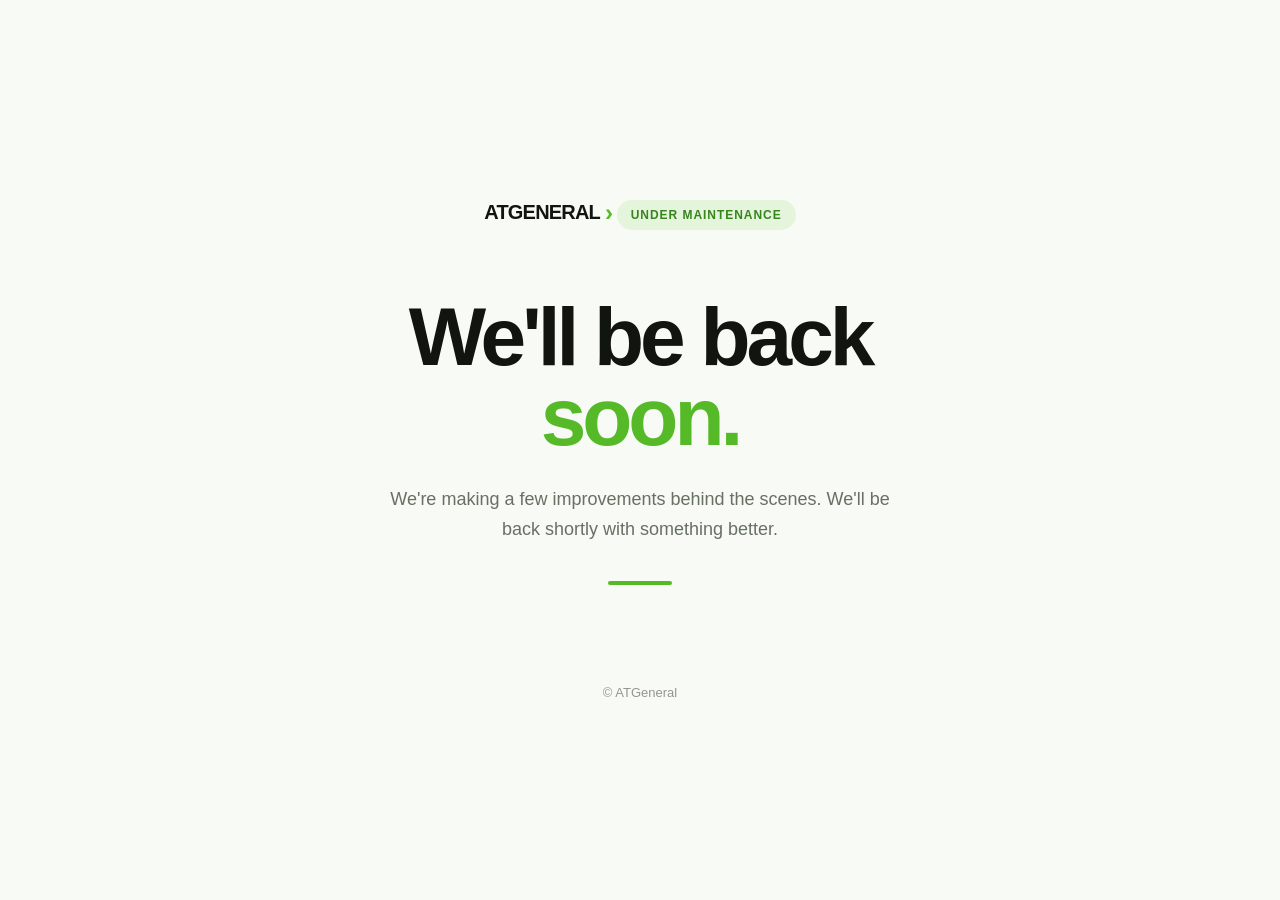
==== commit edd26af1: "Update index.html Maintenance page" ====
--- a/index.html
+++ b/index.html
@@ -1,150 +1,118 @@
 <!DOCTYPE html>
 <html lang="en">
 <head>
-<meta charset="UTF-8" />
-<meta name="viewport" content="width=device-width, initial-scale=1.0" />
-<title>ATGeneral — Digital products built around how you work</title>
-<meta name="description" content="ATGeneral builds websites, apps and management systems around how your business actually works." />
-<meta property="og:title" content="ATGeneral — Digital products built around how you work" />
-<meta property="og:description" content="Websites, apps and management systems built around how your business actually works." />
-<meta property="og:type" content="website" />
-<link rel="icon" href="/favicon.svg" type="image/svg+xml" />
-<link rel="canonical" href="https://atgeneral.co" />
-<link rel="preconnect" href="https://fonts.googleapis.com">
-<link href="https://fonts.googleapis.com/css2?family=DM+Sans:wght@400;500;600;700&family=Manrope:wght@600;700;800&display=swap" rel="stylesheet">
-<link rel="stylesheet" href="styles.css" />
+  <meta charset="UTF-8">
+  <meta name="viewport" content="width=device-width, initial-scale=1.0">
+  <meta name="robots" content="noindex, nofollow">
+  <title>ATGeneral — We'll be back soon</title>
+  <style>
+    * { box-sizing: border-box; }
+
+    body {
+      margin: 0;
+      min-height: 100vh;
+      font-family: Inter, -apple-system, BlinkMacSystemFont, "Segoe UI", sans-serif;
+      background: #f7faf5;
+      color: #111510;
+      display: flex;
+      align-items: center;
+      justify-content: center;
+      padding: 24px;
+    }
+
+    .page {
+      width: 100%;
+      max-width: 760px;
+      text-align: center;
+    }
+
+    .logo {
+      display: inline-flex;
+      align-items: center;
+      gap: 5px;
+      font-size: 20px;
+      font-weight: 800;
+      letter-spacing: -0.8px;
+      margin-bottom: 72px;
+    }
+
+    .logo span {
+      color: #55b928;
+      font-size: 24px;
+      line-height: 1;
+    }
+
+    .eyebrow {
+      display: inline-block;
+      padding: 8px 14px;
+      border-radius: 999px;
+      background: #e5f5dc;
+      color: #37851d;
+      font-size: 12px;
+      font-weight: 700;
+      letter-spacing: .08em;
+      text-transform: uppercase;
+      margin-bottom: 24px;
+    }
+
+    h1 {
+      margin: 0;
+      font-size: clamp(48px, 8vw, 82px);
+      line-height: .98;
+      letter-spacing: -4px;
+      font-weight: 750;
+    }
+
+    h1 span {
+      color: #55b928;
+    }
+
+    p {
+      max-width: 520px;
+      margin: 28px auto 0;
+      font-size: 18px;
+      line-height: 1.65;
+      color: #687064;
+    }
+
+    .line {
+      width: 64px;
+      height: 4px;
+      border-radius: 4px;
+      background: #55b928;
+      margin: 36px auto 0;
+    }
+
+    .footer {
+      margin-top: 100px;
+      font-size: 13px;
+      color: #92988f;
+    }
+
+    @media (max-width: 600px) {
+      .logo { margin-bottom: 56px; }
+      h1 { letter-spacing: -2.5px; }
+      p { font-size: 16px; }
+      .footer { margin-top: 72px; }
+    }
+  </style>
 </head>
 <body>
-<header class="nav">
-  <div class="wrap nav-inner">
-    <a href="#top" class="logo" aria-label="ATGeneral home">ATGeneral<span>›</span></a>
-    <nav class="links" id="navLinks" aria-label="Main navigation">
-      <a href="#services">Services</a>
-      <a href="#work">Work</a>
-      <a href="#process">Process</a>
-      <a href="#contact" class="nav-cta">Let's talk</a>
-    </nav>
-    <button class="menu-toggle" id="menuToggle" aria-label="Toggle menu" aria-expanded="false">Menu</button>
-  </div>
-</header>
+  <main class="page">
+    <div class="logo">ATGENERAL<span>›</span></div>
 
-<main id="top">
-  <section class="hero">
-    <div class="wrap hero-grid">
-      <div class="hero-copy">
-        <p class="eyebrow">DIGITAL PRODUCTS. BUILT PROPERLY.</p>
-        <h1>We build digital products around how <span>you work.</span></h1>
-        <p class="lead">Apps, management systems and automations designed around your real processes — simple to use, easy to manage and built to grow with you.</p>
-        <div class="hero-actions">
-          <a href="#work" class="btn btn-primary">View our work <span>→</span></a>
-          <a href="#contact" class="btn btn-secondary">Let's talk</a>
-        </div>
-      </div>
+    <div class="eyebrow">Under maintenance</div>
 
-      <div class="product-stage" aria-label="ATGeneral product preview">
-        <div class="stage-glow"></div>
-        <div class="browser-card">
-          <div class="browser-top"><span></span><span></span><span></span><b>Dashboard</b></div>
-          <div class="browser-body">
-            <aside class="side-nav"><div class="side-logo">AT</div><i class="active"></i><i></i><i></i><i></i><i></i></aside>
-            <div class="dash">
-              <div class="dash-head"><div><small>Overview</small><strong>Good morning</strong></div><div class="avatar">A</div></div>
-              <div class="stats"><div><small>Active</small><b>26</b></div><div><small>Members</small><b>118</b></div><div><small>Revenue</small><b>R12.5k</b></div></div>
-              <div class="chart-card"><div class="chart-title"><span>Activity</span><em>Last 30 days</em></div><div class="chart"><i></i><i></i><i></i><i></i><i></i><i></i><i></i><i></i><svg viewBox="0 0 420 130" preserveAspectRatio="none" aria-hidden="true"><polyline points="0,108 55,94 105,101 160,67 215,77 270,43 320,58 365,24 420,38" fill="none" stroke="currentColor" stroke-width="3" stroke-linecap="round" stroke-linejoin="round"/></svg></div></div>
-              <div class="activity"><div class="activity-row"><span class="avatar-sm">J</span><div><b>New member added</b><small>Just now</small></div><strong>View</strong></div><div class="activity-row"><span class="avatar-sm">S</span><div><b>Payment received</b><small>12 min ago</small></div><strong>View</strong></div></div>
-            </div>
-          </div>
-        </div>
-        <div class="phone-card">
-          <div class="phone-notch"></div>
-          <div class="phone-screen">
-            <div class="phone-head"><small>Good morning</small><b>ATGeneral</b></div>
-            <div class="next-card"><small>UPCOMING</small><b>Saturday · 09:00</b><span>Confirm availability →</span></div>
-            <div class="phone-grid"><div><span>◌</span><small>Profile</small></div><div><span>✓</span><small>Payments</small></div><div><span>▣</span><small>Fixtures</small></div><div><span>↗</span><small>Stats</small></div></div>
-          </div>
-        </div>
-      </div>
-    </div>
-  </section>
+    <h1>We'll be back<br><span>soon.</span></h1>
 
-  <section class="services" id="services">
-    <div class="wrap">
-      <div class="section-intro center">
-        <p class="eyebrow">WHAT WE BUILD</p>
-        <h2>Digital tools that make work easier.</h2>
-        <p>From practical advice to the tools your team uses every day, we help you simplify the way your business works.</p>
-      </div>
-      <div class="services-grid">
-        <article class="service-card"><div class="service-icon">↔</div><h3>Automations &amp; integrations</h3><p>Connect the tools you already use — sync spreadsheets with booking systems, auto-generate documents and reports, and streamline Slack or email workflows.</p><a href="#contact">Explore automations <span>→</span></a></article>
-        <article class="service-card featured"><div class="service-icon">▣</div><h3>Apps &amp; PWAs</h3><p>Useful, installable experiences that give your customers or team the right information wherever they are.</p><a href="#contact">Explore apps <span>→</span></a></article>
-        <article class="service-card"><div class="service-icon">⌘</div><h3>Management systems</h3><p>Custom tools for managing people, payments, schedules, records, reporting and the work behind the scenes.</p><a href="#contact">Explore systems <span>→</span></a></article>
-        <article class="service-card"><div class="service-icon">?</div><h3>Consultations</h3><p>Not sure what you need? We help you map the problem, identify practical opportunities and work out what is worth building or automating.</p><a href="#contact">Book a consultation <span>→</span></a></article>
-      </div>
-    </div>
-  </section>
+    <p>
+      We're making a few improvements behind the scenes.
+      We'll be back shortly with something better.
+    </p>
 
-  <section class="feature" id="work">
-    <div class="wrap feature-card">
-      <div class="feature-copy">
-        <p class="eyebrow">FEATURED PROJECT</p>
-        <h2>Everything in one place.</h2>
-        <p>We built a connected management platform that brings people, payments, schedules, performance and communication together in one simple system.</p>
-        <ul>
-          <li><span>✓</span> People and team management</li>
-          <li><span>✓</span> Payments and subscriptions</li>
-          <li><span>✓</span> Schedules and results</li>
-          <li><span>✓</span> Reporting and performance</li>
-          <li><span>✓</span> Notifications and announcements</li>
-        </ul>
-        <a href="#contact" class="text-link">See what we could build for you <span>→</span></a>
-      </div>
-      <div class="feature-visual">
-        <div class="feature-browser">
-          <div class="browser-top"><span></span><span></span><span></span><b>Management</b></div>
-          <div class="feature-dashboard">
-            <div class="feature-side"><div class="side-logo">AT</div><div class="fside active"></div><div class="fside"></div><div class="fside"></div><div class="fside"></div></div>
-            <div class="feature-main"><div class="feature-toolbar"><div><small>Dashboard</small><b>Overview</b></div><span>Today ▾</span></div><div class="feature-stats"><div><small>Members</small><b>118</b></div><div><small>Payments</small><b>R8,420</b></div><div><small>Events</small><b>12</b></div></div><div class="feature-bottom"><div class="f-chart"><div class="chart-title"><span>Performance</span><em>Monthly</em></div><div class="bars"><i style="height:36%"></i><i style="height:55%"></i><i style="height:44%"></i><i style="height:68%"></i><i style="height:61%"></i><i style="height:83%"></i><i style="height:74%"></i><i style="height:92%"></i></div></div><div class="f-list"><div><span class="avatar-sm">J</span><b>Recent activity</b></div><div><span></span><p>Payment received</p><small>12 min</small></div><div><span></span><p>New member</p><small>34 min</small></div></div></div></div>
-          </div>
-        </div>
-        <div class="floating-note"><strong>Simple by design.</strong><span>Built around the way your team works.</span></div>
-      </div>
-    </div>
-  </section>
+    <div class="line"></div>
 
-  <section class="process" id="process">
-    <div class="wrap">
-      <div class="section-intro center"><p class="eyebrow">HOW WE WORK</p><h2>Clear from the start.</h2><p>No complicated process. We understand the problem, build the right solution and make sure you can run with it.</p></div>
-      <div class="process-grid">
-        <article><span class="process-number">01</span><h3>Understand</h3><p>We start with how your business actually works — the people, processes and problems.</p></article>
-        <article><span class="process-number">02</span><h3>Build</h3><p>We turn that understanding into a clean, practical product that solves the right problem.</p></article>
-        <article><span class="process-number">03</span><h3>Launch</h3><p>We test, refine and get everything ready so your team can use it with confidence.</p></article>
-        <article><span class="process-number">04</span><h3>Grow</h3><p>When your needs change, the product can change with you. No starting over from scratch.</p></article>
-      </div>
-    </div>
-  </section>
-
-  <section class="contact" id="contact">
-    <div class="wrap contact-card">
-      <div class="contact-copy"><p class="eyebrow">LET'S BUILD SOMETHING</p><h2>Have an idea? Let's make it useful.</h2><p>Tell us what you're trying to improve, replace or build from scratch. We'll help you work out what makes sense.</p><a class="email-link" href="mailto:atgeneralinfo@gmail.com">atgeneralinfo@gmail.com <span>↗</span></a></div>
-      <div class="contact-form-wrap">
-        <div class="form-success" id="formSuccess" role="status">Thanks — we've got your details and will be in touch.</div>
-        <div class="form-error" id="formError" role="alert">Something went wrong. Please try again or email us directly.</div>
-        <form class="contact-form" id="contactForm">
-          <div class="form-row"><div class="field"><label for="name">Your name</label><input id="name" name="name" type="text" required placeholder="Your name" /></div><div class="field"><label for="org">Company / organisation</label><input id="org" name="org" type="text" required placeholder="Company name" /></div></div>
-          <div class="form-row"><div class="field"><label for="project">What do you need?</label><select id="project" name="project"><option value="">Select one</option><option>Automations &amp; integrations</option><option>App / PWA</option><option>Management system</option><option>Consultation</option><option>Not sure yet</option></select></div><div class="field"><label for="email">Email</label><input id="email" name="email" type="email" required placeholder="you@example.com" /></div></div>
-          <div class="field"><label for="message">Tell us a little about it</label><textarea id="message" name="message" placeholder="What are you trying to solve or build?"></textarea></div>
-          <input type="text" name="_honey" style="display:none" tabindex="-1" autocomplete="off" />
-          <button type="submit" class="btn btn-primary" id="submitBtn">Send enquiry <span>→</span></button>
-          <p class="form-note">Usually a reply within a day or two.</p>
-        </form>
-      </div>
-    </div>
-  </section>
-</main>
-
-<footer>
-  <div class="wrap foot-inner"><a href="#top" class="logo">ATGeneral<span>›</span></a><div class="foot-links"><a href="#services">Services</a><a href="#work">Work</a><a href="#process">Process</a><a href="#contact">Contact</a></div><div class="foot-copy">© <span id="year"></span> ATGeneral</div></div>
-</footer>
-<script src="script.js"></script>
+    <div class="footer">© ATGeneral</div>
+  </main>
 </body>
 </html>
